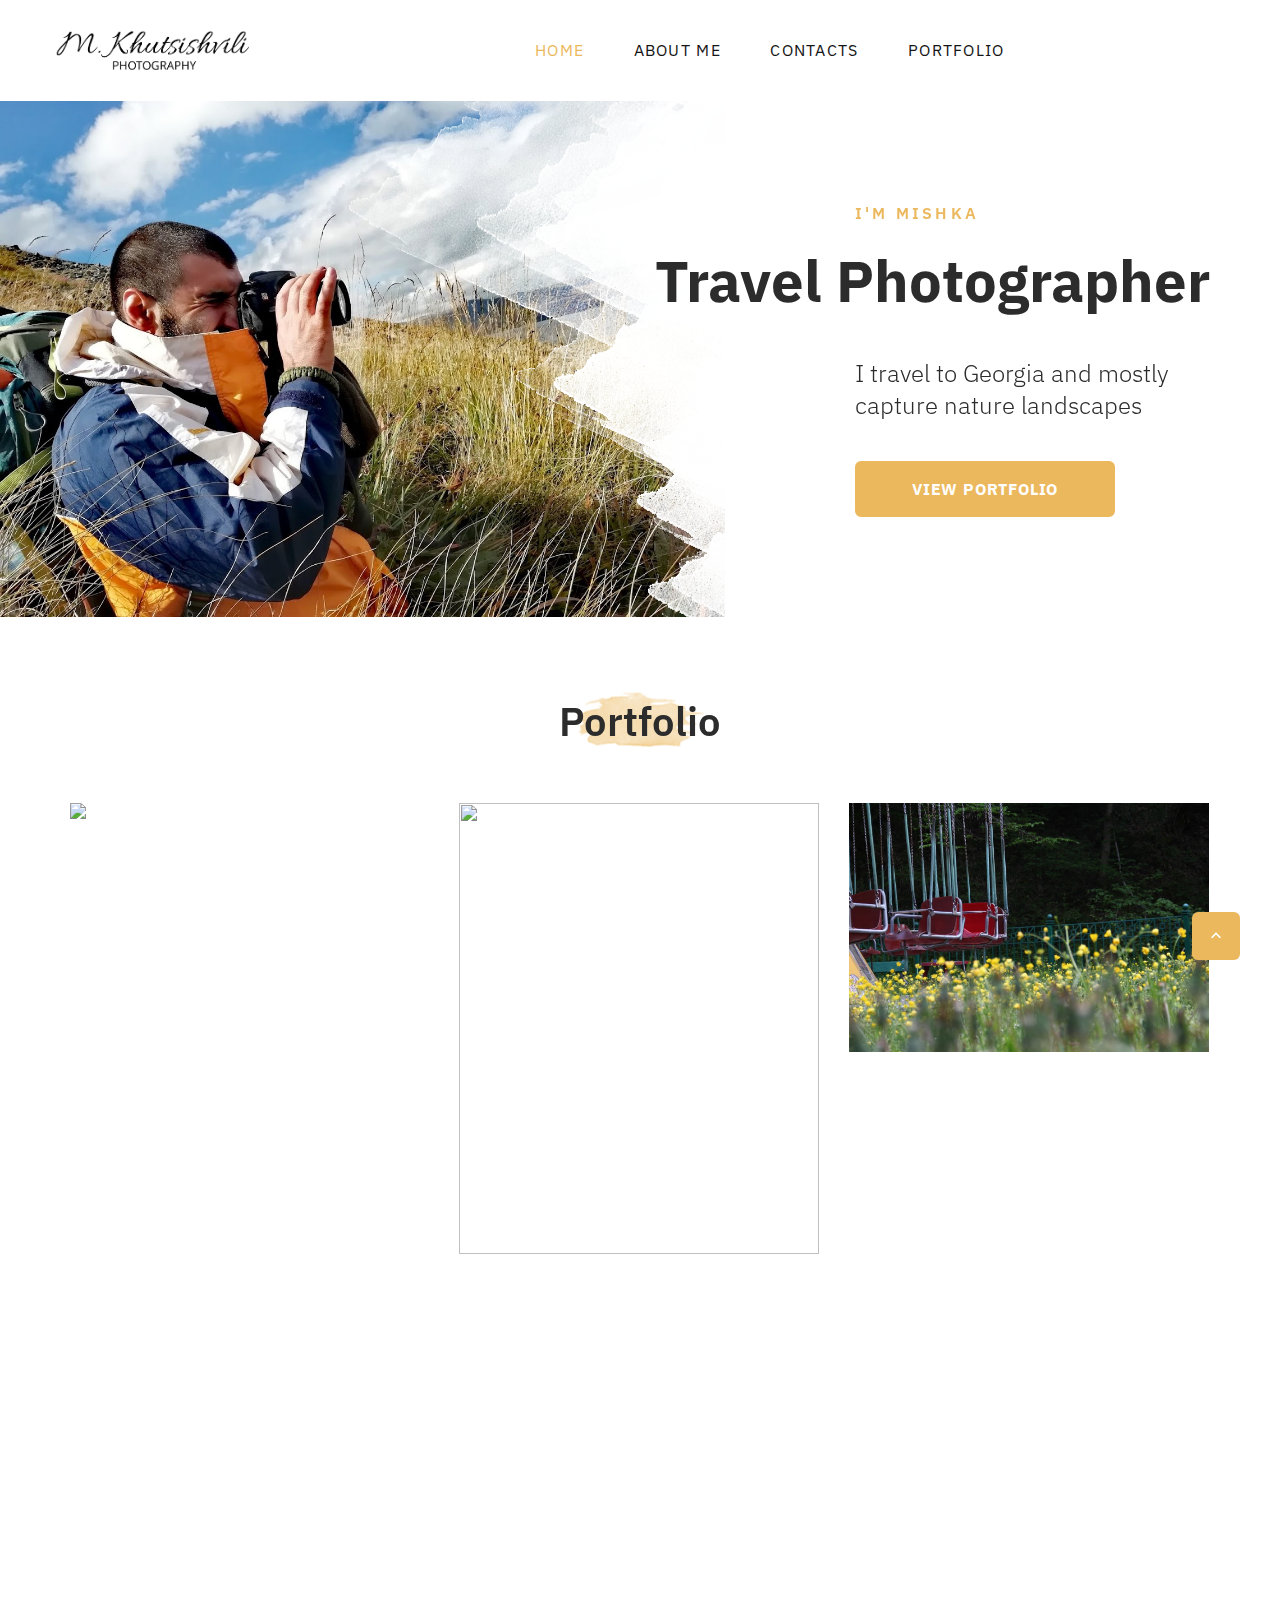
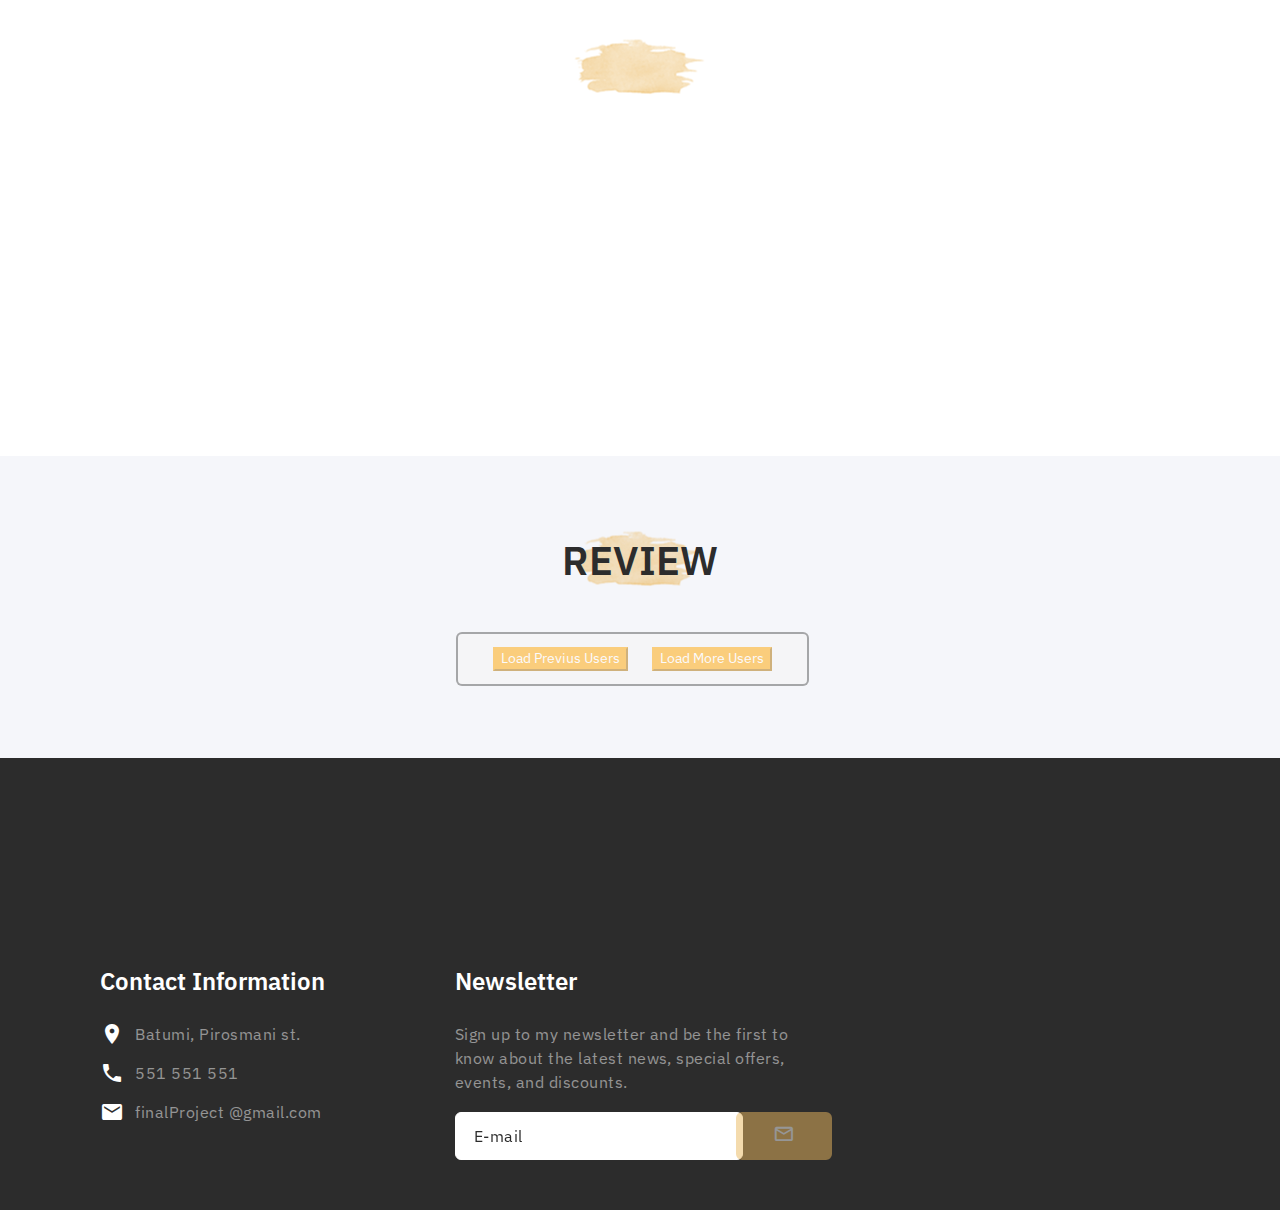
==== index.html @ e5f84b42 "prefixed and validated" ====
<!DOCTYPE html>
<html class="wide wow-animation" lang="en">
  <head>
    <title>Mishka's Photography Page </title>
    <meta name="format-detection" content="telephone=no">
    <meta name="viewport" content="width=device-width height=device-height initial-scale=1.0 maximum-scale=1.0 user-scalable=0">
    <meta http-equiv="X-UA-Compatible" content="IE=edge">
    <meta charset="utf-8">
    <link rel="icon" href="images/favicon.ico" type="image/x-icon">
    <!-- Stylesheets-->
    <link rel="stylesheet" type="text/css" href="//fonts.googleapis.com/css?family=Work+Sans:300,700,800%7CIBM+Plex+Sans:200,300,400,400i,600,700">
    <link rel="stylesheet" href="css/bootstrap.css">
    <link rel="stylesheet" href="css/fonts.css">
    <link rel="stylesheet" href="css/style.css">
    <style>.ie-panel{display: none;background: #212121;padding: 10px 0;box-shadow: 3px 3px 5px 0 rgba(0,0,0,.3);clear: both;text-align:center;position: relative;z-index: 1;} html.ie-10 .ie-panel, html.lt-ie-10 .ie-panel {display: block;}</style>
  </head>
  <body>
    
    <div class="page"> 
      <!-- Page Header-->
      <header class="section page-header">
        <!-- RD Navbar-->
        <div class="rd-navbar-wrap">
          <nav class="rd-navbar rd-navbar-minimal" data-layout="rd-navbar-fixed" data-sm-layout="rd-navbar-fixed" data-md-layout="rd-navbar-fixed" data-md-device-layout="rd-navbar-fixed" data-lg-layout="rd-navbar-static" data-lg-device-layout="rd-navbar-fixed" data-xl-layout="rd-navbar-static" data-xl-device-layout="rd-navbar-static" data-xxl-layout="rd-navbar-static" data-xxl-device-layout="rd-navbar-static" data-lg-stick-up-offset="46px" data-xl-stick-up-offset="46px" data-xxl-stick-up-offset="46px" data-lg-stick-up="true" data-xl-stick-up="true" data-xxl-stick-up="true">
            <div class="rd-navbar-main-outer">
              <div class="rd-navbar-main">
                <!-- RD Navbar Panel-->
                <div class="rd-navbar-panel">
                  <!-- RD Navbar Toggle-->
                  <button class="rd-navbar-toggle" data-rd-navbar-toggle="#rd-navbar-nav-wrap-1"><span></span></button>
                  <!-- RD Navbar Brand--><a class="rd-navbar-brand" href="index.html"><img src="images/logo-default.png" alt="" width="176" height="28" srcset="images/logo-default.png 2x"/></a>
                </div>
                <div class="rd-navbar-main-element">
                  <div class="rd-navbar-nav-wrap" id="rd-navbar-nav-wrap-1">
                    <!-- RD Navbar Nav-->
                    <ul class="rd-navbar-nav">
                      <li class="rd-nav-item active"><a class="rd-nav-link" href="index.html">Home</a>
                      </li>
                      <li class="rd-nav-item"><a class="rd-nav-link" href="about-me.html">About me</a>
                      </li>                      
                      <li class="rd-nav-item"><a class="rd-nav-link" href="contacts.html">Contacts</a>
                      </li>
                      <li class="rd-nav-item"><a class="rd-nav-link" href="Portfolio.html">Portfolio</a>
                      </li>

                    </ul>
                  </div>                 
                  
                </div>
              </div>
            </div>
          </nav>
        </div>
      </header>
      <!-- Overlapping Screen-->
      <section class="section section-overlap bg-decorate">
        <div class="section-overlap-image" style="background-image: url(images/site-bg-image.jpg)"></div>
        <div class="section-overlap-content">
          <div class="container">
            <div class="row">
              <div class="col-md-6 col-lg-5 col-xl-4">
                <div class="wow-outer">
                  <h6 class="font-weight-sbold text-primary wow slideInDown">I'm MISHKA </h6>
                </div>
              </div>
              <div class="col-md-8 col-lg-7 col-xl-6">
                <h1 class="wow-outer"><span class="font-weight-bold wow-outer"><span class="wow slideInUp">Travel Photographer</span></span><span class="font-weight-exlight wow-outer"><span class="wow slideInUp" data-wow-delay=".1s"></span></span></h1>
              </div>
              <div class="col-md-6 col-lg-5 col-xl-4 col-offset-1">
                <div class="wow-outer">
                  <h4 class="font-weight-light wow slideInUp" data-wow-delay=".2s">I travel to Georgia and mostly capture nature landscapes</h4>
                </div>
                <div class="wow-outer button-outer"><a class="button button-lg button-primary button-winona wow slideInUp" href="Portfolio.html" data-wow-delay=".3s">View Portfolio</a></div>
              </div>
            </div>
          </div>
        </div>
      </section>
      <!-- Projects - Modern Layout-->
      <section class="section section-lg bg-default">
        <div class="container">
          <div class="row row-50">
            <div class="col-12 text-center">
              <h3 class="section-title wow-outer"><span class="wow slideInUp">Portfolio</span></h3>
            </div>
            <div class="col-12 isotope-wrap">
              <div class="isotope offset-top-2" data-isotope-layout="masonry" data-lightgallery="group" data-lg-thumbnail="false">
                <div class="row row-30">
                  <div class="col-12 col-sm-6 col-lg-4 isotope-item wow-outer">
                                  <!-- Thumbnail Corporate-->
                                  <article class="thumbnail-corporate wow slideInDown"><img class="thumbnail-corporate-image" src="images/IMG_1.jpg" alt="borjomi park" width="370" height="256"/>
                                    <div class="thumbnail-corporate-caption">
                                      <p class="thumbnail-corporate-title"><a href="#">
                                        Borjomi Central Park </a></p>
                                      <p>I offer high-quality photography &amp; services to individual and corporate clients all over the Georgia.</p><a class="thumbnail-corporate-link" href="images/IMG_1.JPG" data-lightgallery="item"><span class="icon mdi mdi-magnify"></span><span class="icon mdi mdi-magnify"></span></a>
                                    </div>
                                    <div class="thumbnail-corporate-dummy"></div>
                                  </article>
                  </div>
                  <div class="col-12 col-sm-6 col-lg-4 isotope-item wow-outer">
                                  <!-- Thumbnail Corporate-->
                                  <article class="thumbnail-corporate thumbnail-corporate-lg wow slideInDown"><img class="thumbnail-corporate-image" src="images/IMG_2.jpg" alt="" width="370" height="464"/>
                                    <div class="thumbnail-corporate-caption">
                                      <p class="thumbnail-corporate-title"><a href="#">A.P.</a></p>
                                      <p>Portfolio photography </p><a class="thumbnail-corporate-link" href="images/IMG_2.jpg" data-lightgallery="item"><span class="icon mdi mdi-magnify"></span><span class="icon mdi mdi-magnify"></span></a>
                                    </div>
                                    <div class="thumbnail-corporate-dummy"></div>
                                  </article>
                  </div>
                  <div class="col-12 col-sm-6 col-lg-4 isotope-item wow-outer">
                                  <!-- Thumbnail Corporate-->
                                  <article class="thumbnail-corporate wow slideInUp"><img class="thumbnail-corporate-image" src="images/IMG_3.JPG" alt="" width="370" height="256"/>
                                    <div class="thumbnail-corporate-caption">
                                      <p class="thumbnail-corporate-title"><a href="#">Childhood Vibes</a></p>
                                      <p> When Photography brings all the memories ... </p><a class="thumbnail-corporate-link" href="images/IMG_3.JPG" data-lightgallery="item"><span class="icon mdi mdi-magnify"></span><span class="icon mdi mdi-magnify"></span></a>
                                    </div>
                                    <div class="thumbnail-corporate-dummy"></div>
                                  </article>
                  </div>
                  <div class="col-12 col-sm-6 col-lg-4 isotope-item wow-outer">
                                  <!-- Thumbnail Corporate-->
                                  <article class="thumbnail-corporate thumbnail-corporate-lg wow slideInUp"><img class="thumbnail-corporate-image" src="images/IMG_4.JPG" alt="" width="370" height="464"/>
                                    <div class="thumbnail-corporate-caption">
                                      <p class="thumbnail-corporate-title"><a href="#">Batumi Botanical Garden</a></p>
                                      <p>Landscape photography &amp; moments to remember </p><a class="thumbnail-corporate-link" href="images/IMG_4.JPG" data-lightgallery="item"><span class="icon mdi mdi-magnify"></span><span class="icon mdi mdi-magnify"></span></a>
                                    </div>
                                    <div class="thumbnail-corporate-dummy"></div>
                                  </article>
                  </div>
                  <div class="col-12 col-sm-6 col-lg-4 isotope-item wow-outer">
                                  <!-- Thumbnail Corporate-->
                                  <article class="thumbnail-corporate thumbnail-corporate-lg wow slideInDown"><img class="thumbnail-corporate-image" src="images/IMG_6.JPG" alt="" width="370" height="464"/>
                                    <div class="thumbnail-corporate-caption">
                                      <p class="thumbnail-corporate-title"><a href="#"></a> samtskhe-javakheti</p>
                                      <p>I offer individual photography while  traveling </p><a class="thumbnail-corporate-link" href="images/IMG_6.JPG" data-lightgallery="item"><span class="icon mdi mdi-magnify"></span><span class="icon mdi mdi-magnify"></span></a>
                                    </div>
                                    <div class="thumbnail-corporate-dummy"></div>
                                  </article>
                  </div>
                  <div class="col-12 col-sm-6 col-lg-4 isotope-item wow-outer">
                                  <!-- Thumbnail Corporate-->
                                  <article class="thumbnail-corporate wow slideInDown"><img class="thumbnail-corporate-image" src="images/IMG_5.JPG" alt="" width="370" height="256"/>
                                    <div class="thumbnail-corporate-caption">
                                      <p class="thumbnail-corporate-title"><a href="#">Batumi Botanical Garden</a></p>
                                      <p>Mesmerizing views &amp; photography that captures your advanture... </p><a class="thumbnail-corporate-link" href="images/IMG_5.JPG" data-lightgallery="item"><span class="icon mdi mdi-magnify"></span><span class="icon mdi mdi-magnify"></span></a>
                                    </div>
                                    <div class="thumbnail-corporate-dummy"></div>
                                  </article>
                  </div>
                </div>
              </div>
            </div>
          </div>
        </div>
      </section>
      <!-- Advantages and Achievements-->
      <section class="section section-lg text-center bg-default">
        <div class="container">
          <h3 class="section-title wow-outer"><span class="wow slideInUp">About Me</span></h3>
          <p class="wow-outer"><span class="text-width-1 wow slideInDown"> I have been traveling to Georgia since 2015 and taking photos that capture the emotions I felt at that moment ... I also periodically take individual photos, mostly while traveling or in nature.</span></p>
          <div class="row row-50">
            <div class="col-6 col-md-3 wow-outer">
              <!-- Counter Minimal-->
              <article class="counter-minimal wow slideInUp" data-wow-delay=".1s">
                <div class="counter-minimal-icon linearicons-mustache-glasses"></div>
                <div class="counter-minimal-main">
                  <div class="counter">  7  </div>
                </div>
                <h5 class="counter-minimal-title">EXPERIENCE IN YEARS</h5>
              </article>
            </div>
            <div class="col-6 col-md-3 wow-outer">
              <!-- Counter Minimal-->
              <article class="counter-minimal wow slideInUp" data-wow-delay=".1s">
                <div class="counter-minimal-icon linearicons-camera2"></div>
                <div class="counter-minimal-main">
                  <div class="counter">133</div>
                </div>
                <h5 class="counter-minimal-title">Photo Shoots</h5>
              </article>
            </div>
            <div class="col-6 col-md-3 wow-outer">
              <!-- Counter Minimal-->
              <article class="counter-minimal wow slideInUp" data-wow-delay=".1s">
                <div class="counter-minimal-icon linearicons-shutter"></div>
                <div class="counter-minimal-main">
                  <div class="counter">22</div>
                </div>
                <h5 class="counter-minimal-title">PLACES I VISITED </h5>
              </article>
            </div>
            <div class="col-6 col-md-3 wow-outer">
              <!-- Counter Minimal -->
              <article class="counter-minimal wow slideInUp" data-wow-delay=".1s">
                <div class="counter-minimal-icon linearicons-picture"></div>
                <div class="counter-minimal-main">
                  <div class="counter">150</div>
                </div>
                <h5 class="counter-minimal-title">Annual Clients</h5>
              </article>
            </div>
          </div>
        </div>
      </section>
      <!-- Testimonials-->
      <section class="section section-lg bg-gray-100 text-center">
        <div class="container">
          <h3 class="section-title">REVIEW</h3>
          
            <div class="slick-slider carousel-child" id="child-carousel" data-for=".carousel-parent" data-arrows="true" data-loop="true" data-dots="false" data-swipe="true" data-items="1" data-sm-items="3" data-md-items="5" data-lg-items="5" data-xl-items="5" data-center-mode="true" data-slide-to-scroll="1">
              
              <div id="div"> 
                <ul id="ul">
        
                </ul>
                <div class="button">
                    <button id="loadprevious"> Load Previus Users </button>
                    <button id="loadmore"> Load More Users </button>
                </div>
              </div>
                
        
            </div>         
          
        </div>
      </section>      
      <section class="section section-xs bg-gray-700 text-center">
        <div class="container">
          <div class="row justify-content-center">
            <div class="col-sm-10 col-md-12">
              <div class="box-cta-thin">
                <h4 class="wow-outer"><span class="wow slideInRight">Looking for  <span class="text-italic">Quality Photography?</span> </span></h4>
                <div class="wow-outer button-outer"><a class="button button-primary button-winona wow slideInLeft" href="contacts.html">Get in Touch</a></div>
              </div>
            </div>
          </div>
        </div>
      </section>
      
      <!-- Page Footer-->
            <footer class="section footer-standard bg-gray-700">
              <div class="footer-standard-main">
                <div class="container">
                  <div class="row row-50">
                    
                    <div class="col-sm-6 col-md-5 col-lg-4">
                      <div class="box-1">
                        <h4>Contact Information</h4>
                        <ul class="list-sm">
                          <li class="object-inline"><span class="icon icon-md mdi mdi-map-marker text-gray-700"></span><a class="link-default" href="#">Batumi, Pirosmani st.</a></li>
                          <li class="object-inline"><span class="icon icon-md mdi mdi-phone text-gray-700"></span><a class="link-default" href="tel:#">551 551 551 </a></li>
                          <li class="object-inline"><span class="icon icon-md mdi mdi-email text-gray-700"></span><a class="link-default" href="mailto:#">finalProject @gmail.com</a></li>
                        </ul>
                      </div>
                    </div>
                    <div class="col-sm-6 col-md-7 col-lg-4">
                      <h4>Newsletter</h4>
                      <p>Sign up to my newsletter and be the first to know about the latest news, special offers, events, and discounts.</p>
                      <!-- RD Mailform-->
                      <form class="rd-form rd-mailform form-inline" data-form-output="form-output-global" data-form-type="subscribe" method="post" action="bat/rd-mailform.php">
                        <div class="form-wrap">
                          <input class="form-input" id="subscribe-form-2-email" type="email" name="email" data-constraints="@Email @Required">
                          <label class="form-label" for="subscribe-form-2-email">E-mail</label>
                        </div>
                        <div class="form-button">
                          <button class="button button-primary button-icon button-icon-only button-winona" type="submit" aria-label="submit"><span class="icon mdi mdi-email-outline"></span></button>
                        </div>
                      </form>
                    </div>
                  </div>
                </div>
              </div>
              
                
            </footer>
    </div>
    
    <!-- Global Mailform Output-->
    <div class="snackbars" id="form-output-global"></div>
    <!-- Javascript-->
    <script src="js/core.min.js"></script>
    <script src="js/script.js"></script>
  </body>
</html>
---- css/fonts.css ----
/*
*
* Fonts
*//*
*
* Font Awesome Icons 4.7.0
* --------------------------------------------------
*/@font-face {	font-family: 'FontAwesome';	src: url("../fonts/fontawesome-webfont.eot?v=4.7.0");	src: url("../fonts/fontawesome-webfont.eot?#iefix&v=4.7.0") format("embedded-opentype"), url("../fonts/fontawesome-webfont.woff2?v=4.7.0") format("woff2"), url("../fonts/fontawesome-webfont.woff?v=4.7.0") format("woff"), url("../fonts/fontawesome-webfont.ttf?v=4.7.0") format("truetype"), url("../fonts/fontawesome-webfont.svg?v=4.7.0#fontawesomeregular") format("svg");	font-weight: normal;	font-style: normal;}.fa {	display: inline-block;	font-family: 'FontAwesome';	font-size: inherit;	text-rendering: auto;	-webkit-font-smoothing: antialiased;	-moz-osx-font-smoothing: grayscale;}[class*='fa-']:before {	font-weight: 400;	font-family: 'FontAwesome';}/* makes the font 33% larger relative to the icon container */.fa-lg {	font-size: 1.33333333em;	line-height: 0.75em;	vertical-align: -15%;}.fa-2x {	font-size: 2em;}.fa-3x {	font-size: 3em;}.fa-4x {	font-size: 4em;}.fa-5x {	font-size: 5em;}.fa-fw {	width: 1.28571429em;	text-align: center;}.fa-ul {	padding-left: 0;	margin-left: 2.14285714em;	list-style-type: none;}.fa-ul > li {	position: relative;}.fa-li {	position: absolute;	left: -2.14285714em;	width: 2.14285714em;	top: 0.14285714em;	text-align: center;}.fa-li.fa-lg {	left: -1.85714286em;}.fa-border {	padding: .2em .25em .15em;	border: solid 0.08em #eeeeee;	border-radius: .1em;}.fa-pull-left {	float: left;}.fa-pull-right {	float: right;}.fa.fa-pull-left {	margin-right: .3em;}.fa.fa-pull-right {	margin-left: .3em;}/* Deprecated as of 4.4.0 */.pull-right {	float: right;}.pull-left {	float: left;}.fa.pull-left {	margin-right: .3em;}.fa.pull-right {	margin-left: .3em;}.fa-spin {	-webkit-animation: fa-spin 2s infinite linear;	animation: fa-spin 2s infinite linear;}.fa-pulse {	-webkit-animation: fa-spin 1s infinite steps(8);	animation: fa-spin 1s infinite steps(8);}@-webkit-keyframes fa-spin {	0% {		-webkit-transform: rotate(0deg);		transform: rotate(0deg);	}	100% {		-webkit-transform: rotate(359deg);		transform: rotate(359deg);	}}@keyframes fa-spin {	0% {		-webkit-transform: rotate(0deg);		transform: rotate(0deg);	}	100% {		-webkit-transform: rotate(359deg);		transform: rotate(359deg);	}}.fa-rotate-90 {	-ms-filter: "progid:DXImageTransform.Microsoft.BasicImage(rotation=1)";	-webkit-transform: rotate(90deg);	-ms-transform: rotate(90deg);	transform: rotate(90deg);}.fa-rotate-180 {	-ms-filter: "progid:DXImageTransform.Microsoft.BasicImage(rotation=2)";	-webkit-transform: rotate(180deg);	-ms-transform: rotate(180deg);	transform: rotate(180deg);}.fa-rotate-270 {	-ms-filter: "progid:DXImageTransform.Microsoft.BasicImage(rotation=3)";	-webkit-transform: rotate(270deg);	-ms-transform: rotate(270deg);	transform: rotate(270deg);}.fa-flip-horizontal {	-ms-filter: "progid:DXImageTransform.Microsoft.BasicImage(rotation=0, mirror=1)";	-webkit-transform: scale(-1, 1);	-ms-transform: scale(-1, 1);	transform: scale(-1, 1);}.fa-flip-vertical {	-ms-filter: "progid:DXImageTransform.Microsoft.BasicImage(rotation=2, mirror=1)";	-webkit-transform: scale(1, -1);	-ms-transform: scale(1, -1);	transform: scale(1, -1);}:root .fa-rotate-90,:root .fa-rotate-180,:root .fa-rotate-270,:root .fa-flip-horizontal,:root .fa-flip-vertical {	filter: none;}.fa-stack {	position: relative;	display: inline-block;	width: 2em;	height: 2em;	line-height: 2em;	vertical-align: middle;}.fa-stack-1x,.fa-stack-2x {	position: absolute;	left: 0;	width: 100%;	text-align: center;}.fa-stack-1x {	line-height: inherit;}.fa-stack-2x {	font-size: 2em;}.fa-inverse {	color: #ffffff;}/* Font Awesome uses the Unicode Private Use Area (PUA) to ensure screen
   readers do not read off random characters that represent icons */.fa-glass:before {	content: "\f000";}.fa-music:before {	content: "\f001";}.fa-search:before {	content: "\f002";}.fa-envelope-o:before {	content: "\f003";}.fa-heart:before {	content: "\f004";}.fa-star:before {	content: "\f005";}.fa-star-o:before {	content: "\f006";}.fa-user:before {	content: "\f007";}.fa-film:before {	content: "\f008";}.fa-th-large:before {	content: "\f009";}.fa-th:before {	content: "\f00a";}.fa-th-list:before {	content: "\f00b";}.fa-check:before {	content: "\f00c";}.fa-remove:before,.fa-close:before,.fa-times:before {	content: "\f00d";}.fa-search-plus:before {	content: "\f00e";}.fa-search-minus:before {	content: "\f010";}.fa-power-off:before {	content: "\f011";}.fa-signal:before {	content: "\f012";}.fa-gear:before,.fa-cog:before {	content: "\f013";}.fa-trash-o:before {	content: "\f014";}.fa-home:before {	content: "\f015";}.fa-file-o:before {	content: "\f016";}.fa-clock-o:before {	content: "\f017";}.fa-road:before {	content: "\f018";}.fa-download:before {	content: "\f019";}.fa-arrow-circle-o-down:before {	content: "\f01a";}.fa-arrow-circle-o-up:before {	content: "\f01b";}.fa-inbox:before {	content: "\f01c";}.fa-play-circle-o:before {	content: "\f01d";}.fa-rotate-right:before,.fa-repeat:before {	content: "\f01e";}.fa-refresh:before {	content: "\f021";}.fa-list-alt:before {	content: "\f022";}.fa-lock:before {	content: "\f023";}.fa-flag:before {	content: "\f024";}.fa-headphones:before {	content: "\f025";}.fa-volume-off:before {	content: "\f026";}.fa-volume-down:before {	content: "\f027";}.fa-volume-up:before {	content: "\f028";}.fa-qrcode:before {	content: "\f029";}.fa-barcode:before {	content: "\f02a";}.fa-tag:before {	content: "\f02b";}.fa-tags:before {	content: "\f02c";}.fa-book:before {	content: "\f02d";}.fa-bookmark:before {	content: "\f02e";}.fa-print:before {	content: "\f02f";}.fa-camera:before {	content: "\f030";}.fa-font:before {	content: "\f031";}.fa-bold:before {	content: "\f032";}.fa-italic:before {	content: "\f033";}.fa-text-height:before {	content: "\f034";}.fa-text-width:before {	content: "\f035";}.fa-align-left:before {	content: "\f036";}.fa-align-center:before {	content: "\f037";}.fa-align-right:before {	content: "\f038";}.fa-align-justify:before {	content: "\f039";}.fa-list:before {	content: "\f03a";}.fa-dedent:before,.fa-outdent:before {	content: "\f03b";}.fa-indent:before {	content: "\f03c";}.fa-video-camera:before {	content: "\f03d";}.fa-photo:before,.fa-image:before,.fa-picture-o:before {	content: "\f03e";}.fa-pencil:before {	content: "\f040";}.fa-map-marker:before {	content: "\f041";}.fa-adjust:before {	content: "\f042";}.fa-tint:before {	content: "\f043";}.fa-edit:before,.fa-pencil-square-o:before {	content: "\f044";}.fa-share-square-o:before {	content: "\f045";}.fa-check-square-o:before {	content: "\f046";}.fa-arrows:before {	content: "\f047";}.fa-step-backward:before {	content: "\f048";}.fa-fast-backward:before {	content: "\f049";}.fa-backward:before {	content: "\f04a";}.fa-play:before {	content: "\f04b";}.fa-pause:before {	content: "\f04c";}.fa-stop:before {	content: "\f04d";}.fa-forward:before {	content: "\f04e";}.fa-fast-forward:before {	content: "\f050";}.fa-step-forward:before {	content: "\f051";}.fa-eject:before {	content: "\f052";}.fa-chevron-left:before {	content: "\f053";}.fa-chevron-right:before {	content: "\f054";}.fa-plus-circle:before {	content: "\f055";}.fa-minus-circle:before {	content: "\f056";}.fa-times-circle:before {	content: "\f057";}.fa-check-circle:before {	content: "\f058";}.fa-question-circle:before {	content: "\f059";}.fa-info-circle:before {	content: "\f05a";}.fa-crosshairs:before {	content: "\f05b";}.fa-times-circle-o:before {	content: "\f05c";}.fa-check-circle-o:before {	content: "\f05d";}.fa-ban:before {	content: "\f05e";}.fa-arrow-left:before {	content: "\f060";}.fa-arrow-right:before {	content: "\f061";}.fa-arrow-up:before {	content: "\f062";}.fa-arrow-down:before {	content: "\f063";}.fa-mail-forward:before,.fa-share:before {	content: "\f064";}.fa-expand:before {	content: "\f065";}.fa-compress:before {	content: "\f066";}.fa-plus:before {	content: "\f067";}.fa-minus:before {	content: "\f068";}.fa-asterisk:before {	content: "\f069";}.fa-exclamation-circle:before {	content: "\f06a";}.fa-gift:before {	content: "\f06b";}.fa-leaf:before {	content: "\f06c";}.fa-fire:before {	content: "\f06d";}.fa-eye:before {	content: "\f06e";}.fa-eye-slash:before {	content: "\f070";}.fa-warning:before,.fa-exclamation-triangle:before {	content: "\f071";}.fa-plane:before {	content: "\f072";}.fa-calendar:before {	content: "\f073";}.fa-random:before {	content: "\f074";}.fa-comment:before {	content: "\f075";}.fa-magnet:before {	content: "\f076";}.fa-chevron-up:before {	content: "\f077";}.fa-chevron-down:before {	content: "\f078";}.fa-retweet:before {	content: "\f079";}.fa-shopping-cart:before {	content: "\f07a";}.fa-folder:before {	content: "\f07b";}.fa-folder-open:before {	content: "\f07c";}.fa-arrows-v:before {	content: "\f07d";}.fa-arrows-h:before {	content: "\f07e";}.fa-bar-chart-o:before,.fa-bar-chart:before {	content: "\f080";}.fa-twitter-square:before {	content: "\f081";}.fa-facebook-square:before {	content: "\f082";}.fa-camera-retro:before {	content: "\f083";}.fa-key:before {	content: "\f084";}.fa-gears:before,.fa-cogs:before {	content: "\f085";}.fa-comments:before {	content: "\f086";}.fa-thumbs-o-up:before {	content: "\f087";}.fa-thumbs-o-down:before {	content: "\f088";}.fa-star-half:before {	content: "\f089";}.fa-heart-o:before {	content: "\f08a";}.fa-sign-out:before {	content: "\f08b";}.fa-linkedin-square:before {	content: "\f08c";}.fa-thumb-tack:before {	content: "\f08d";}.fa-external-link:before {	content: "\f08e";}.fa-sign-in:before {	content: "\f090";}.fa-trophy:before {	content: "\f091";}.fa-github-square:before {	content: "\f092";}.fa-upload:before {	content: "\f093";}.fa-lemon-o:before {	content: "\f094";}.fa-phone:before {	content: "\f095";}.fa-square-o:before {	content: "\f096";}.fa-bookmark-o:before {	content: "\f097";}.fa-phone-square:before {	content: "\f098";}.fa-twitter:before {	content: "\f099";}.fa-facebook-f:before,.fa-facebook:before {	content: "\f09a";}.fa-github:before {	content: "\f09b";}.fa-unlock:before {	content: "\f09c";}.fa-credit-card:before {	content: "\f09d";}.fa-feed:before,.fa-rss:before {	content: "\f09e";}.fa-hdd-o:before {	content: "\f0a0";}.fa-bullhorn:before {	content: "\f0a1";}.fa-bell:before {	content: "\f0f3";}.fa-certificate:before {	content: "\f0a3";}.fa-hand-o-right:before {	content: "\f0a4";}.fa-hand-o-left:before {	content: "\f0a5";}.fa-hand-o-up:before {	content: "\f0a6";}.fa-hand-o-down:before {	content: "\f0a7";}.fa-arrow-circle-left:before {	content: "\f0a8";}.fa-arrow-circle-right:before {	content: "\f0a9";}.fa-arrow-circle-up:before {	content: "\f0aa";}.fa-arrow-circle-down:before {	content: "\f0ab";}.fa-globe:before {	content: "\f0ac";}.fa-wrench:before {	content: "\f0ad";}.fa-tasks:before {	content: "\f0ae";}.fa-filter:before {	content: "\f0b0";}.fa-briefcase:before {	content: "\f0b1";}.fa-arrows-alt:before {	content: "\f0b2";}.fa-group:before,.fa-users:before {	content: "\f0c0";}.fa-chain:before,.fa-link:before {	content: "\f0c1";}.fa-cloud:before {	content: "\f0c2";}.fa-flask:before {	content: "\f0c3";}.fa-cut:before,.fa-scissors:before {	content: "\f0c4";}.fa-copy:before,.fa-files-o:before {	content: "\f0c5";}.fa-paperclip:before {	content: "\f0c6";}.fa-save:before,.fa-floppy-o:before {	content: "\f0c7";}.fa-square:before {	content: "\f0c8";}.fa-navicon:before,.fa-reorder:before,.fa-bars:before {	content: "\f0c9";}.fa-list-ul:before {	content: "\f0ca";}.fa-list-ol:before {	content: "\f0cb";}.fa-strikethrough:before {	content: "\f0cc";}.fa-underline:before {	content: "\f0cd";}.fa-table:before {	content: "\f0ce";}.fa-magic:before {	content: "\f0d0";}.fa-truck:before {	content: "\f0d1";}.fa-pinterest:before {	content: "\f0d2";}.fa-pinterest-square:before {	content: "\f0d3";}.fa-google-plus-square:before {	content: "\f0d4";}.fa-google-plus:before {	content: "\f0d5";}.fa-money:before {	content: "\f0d6";}.fa-caret-down:before {	content: "\f0d7";}.fa-caret-up:before {	content: "\f0d8";}.fa-caret-left:before {	content: "\f0d9";}.fa-caret-right:before {	content: "\f0da";}.fa-columns:before {	content: "\f0db";}.fa-unsorted:before,.fa-sort:before {	content: "\f0dc";}.fa-sort-down:before,.fa-sort-desc:before {	content: "\f0dd";}.fa-sort-up:before,.fa-sort-asc:before {	content: "\f0de";}.fa-envelope:before {	content: "\f0e0";}.fa-linkedin:before {	content: "\f0e1";}.fa-rotate-left:before,.fa-undo:before {	content: "\f0e2";}.fa-legal:before,.fa-gavel:before {	content: "\f0e3";}.fa-dashboard:before,.fa-tachometer:before {	content: "\f0e4";}.fa-comment-o:before {	content: "\f0e5";}.fa-comments-o:before {	content: "\f0e6";}.fa-flash:before,.fa-bolt:before {	content: "\f0e7";}.fa-sitemap:before {	content: "\f0e8";}.fa-umbrella:before {	content: "\f0e9";}.fa-paste:before,.fa-clipboard:before {	content: "\f0ea";}.fa-lightbulb-o:before {	content: "\f0eb";}.fa-exchange:before {	content: "\f0ec";}.fa-cloud-download:before {	content: "\f0ed";}.fa-cloud-upload:before {	content: "\f0ee";}.fa-user-md:before {	content: "\f0f0";}.fa-stethoscope:before {	content: "\f0f1";}.fa-suitcase:before {	content: "\f0f2";}.fa-bell-o:before {	content: "\f0a2";}.fa-coffee:before {	content: "\f0f4";}.fa-cutlery:before {	content: "\f0f5";}.fa-file-text-o:before {	content: "\f0f6";}.fa-building-o:before {	content: "\f0f7";}.fa-hospital-o:before {	content: "\f0f8";}.fa-ambulance:before {	content: "\f0f9";}.fa-medkit:before {	content: "\f0fa";}.fa-fighter-jet:before {	content: "\f0fb";}.fa-beer:before {	content: "\f0fc";}.fa-h-square:before {	content: "\f0fd";}.fa-plus-square:before {	content: "\f0fe";}.fa-angle-double-left:before {	content: "\f100";}.fa-angle-double-right:before {	content: "\f101";}.fa-angle-double-up:before {	content: "\f102";}.fa-angle-double-down:before {	content: "\f103";}.fa-angle-left:before {	content: "\f104";}.fa-angle-right:before {	content: "\f105";}.fa-angle-up:before {	content: "\f106";}.fa-angle-down:before {	content: "\f107";}.fa-desktop:before {	content: "\f108";}.fa-laptop:before {	content: "\f109";}.fa-tablet:before {	content: "\f10a";}.fa-mobile-phone:before,.fa-mobile:before {	content: "\f10b";}.fa-circle-o:before {	content: "\f10c";}.fa-quote-left:before {	content: "\f10d";}.fa-quote-right:before {	content: "\f10e";}.fa-spinner:before {	content: "\f110";}.fa-circle:before {	content: "\f111";}.fa-mail-reply:before,.fa-reply:before {	content: "\f112";}.fa-github-alt:before {	content: "\f113";}.fa-folder-o:before {	content: "\f114";}.fa-folder-open-o:before {	content: "\f115";}.fa-smile-o:before {	content: "\f118";}.fa-frown-o:before {	content: "\f119";}.fa-meh-o:before {	content: "\f11a";}.fa-gamepad:before {	content: "\f11b";}.fa-keyboard-o:before {	content: "\f11c";}.fa-flag-o:before {	content: "\f11d";}.fa-flag-checkered:before {	content: "\f11e";}.fa-terminal:before {	content: "\f120";}.fa-code:before {	content: "\f121";}.fa-mail-reply-all:before,.fa-reply-all:before {	content: "\f122";}.fa-star-half-empty:before,.fa-star-half-full:before,.fa-star-half-o:before {	content: "\f123";}.fa-location-arrow:before {	content: "\f124";}.fa-crop:before {	content: "\f125";}.fa-code-fork:before {	content: "\f126";}.fa-unlink:before,.fa-chain-broken:before {	content: "\f127";}.fa-question:before {	content: "\f128";}.fa-info:before {	content: "\f129";}.fa-exclamation:before {	content: "\f12a";}.fa-superscript:before {	content: "\f12b";}.fa-subscript:before {	content: "\f12c";}.fa-eraser:before {	content: "\f12d";}.fa-puzzle-piece:before {	content: "\f12e";}.fa-microphone:before {	content: "\f130";}.fa-microphone-slash:before {	content: "\f131";}.fa-shield:before {	content: "\f132";}.fa-calendar-o:before {	content: "\f133";}.fa-fire-extinguisher:before {	content: "\f134";}.fa-rocket:before {	content: "\f135";}.fa-maxcdn:before {	content: "\f136";}.fa-chevron-circle-left:before {	content: "\f137";}.fa-chevron-circle-right:before {	content: "\f138";}.fa-chevron-circle-up:before {	content: "\f139";}.fa-chevron-circle-down:before {	content: "\f13a";}.fa-html5:before {	content: "\f13b";}.fa-css3:before {	content: "\f13c";}.fa-anchor:before {	content: "\f13d";}.fa-unlock-alt:before {	content: "\f13e";}.fa-bullseye:before {	content: "\f140";}.fa-ellipsis-h:before {	content: "\f141";}.fa-ellipsis-v:before {	content: "\f142";}.fa-rss-square:before {	content: "\f143";}.fa-play-circle:before {	content: "\f144";}.fa-ticket:before {	content: "\f145";}.fa-minus-square:before {	content: "\f146";}.fa-minus-square-o:before {	content: "\f147";}.fa-level-up:before {	content: "\f148";}.fa-level-down:before {	content: "\f149";}.fa-check-square:before {	content: "\f14a";}.fa-pencil-square:before {	content: "\f14b";}.fa-external-link-square:before {	content: "\f14c";}.fa-share-square:before {	content: "\f14d";}.fa-compass:before {	content: "\f14e";}.fa-toggle-down:before,.fa-caret-square-o-down:before {	content: "\f150";}.fa-toggle-up:before,.fa-caret-square-o-up:before {	content: "\f151";}.fa-toggle-right:before,.fa-caret-square-o-right:before {	content: "\f152";}.fa-euro:before,.fa-eur:before {	content: "\f153";}.fa-gbp:before {	content: "\f154";}.fa-dollar:before,.fa-usd:before {	content: "\f155";}.fa-rupee:before,.fa-inr:before {	content: "\f156";}.fa-cny:before,.fa-rmb:before,.fa-yen:before,.fa-jpy:before {	content: "\f157";}.fa-ruble:before,.fa-rouble:before,.fa-rub:before {	content: "\f158";}.fa-won:before,.fa-krw:before {	content: "\f159";}.fa-bitcoin:before,.fa-btc:before {	content: "\f15a";}.fa-file:before {	content: "\f15b";}.fa-file-text:before {	content: "\f15c";}.fa-sort-alpha-asc:before {	content: "\f15d";}.fa-sort-alpha-desc:before {	content: "\f15e";}.fa-sort-amount-asc:before {	content: "\f160";}.fa-sort-amount-desc:before {	content: "\f161";}.fa-sort-numeric-asc:before {	content: "\f162";}.fa-sort-numeric-desc:before {	content: "\f163";}.fa-thumbs-up:before {	content: "\f164";}.fa-thumbs-down:before {	content: "\f165";}.fa-youtube-square:before {	content: "\f166";}.fa-youtube:before {	content: "\f167";}.fa-xing:before {	content: "\f168";}.fa-xing-square:before {	content: "\f169";}.fa-youtube-play:before {	content: "\f16a";}.fa-dropbox:before {	content: "\f16b";}.fa-stack-overflow:before {	content: "\f16c";}.fa-instagram:before {	content: "\f16d";}.fa-flickr:before {	content: "\f16e";}.fa-adn:before {	content: "\f170";}.fa-bitbucket:before {	content: "\f171";}.fa-bitbucket-square:before {	content: "\f172";}.fa-tumblr:before {	content: "\f173";}.fa-tumblr-square:before {	content: "\f174";}.fa-long-arrow-down:before {	content: "\f175";}.fa-long-arrow-up:before {	content: "\f176";}.fa-long-arrow-left:before {	content: "\f177";}.fa-long-arrow-right:before {	content: "\f178";}.fa-apple:before {	content: "\f179";}.fa-windows:before {	content: "\f17a";}.fa-android:before {	content: "\f17b";}.fa-linux:before {	content: "\f17c";}.fa-dribbble:before {	content: "\f17d";}.fa-skype:before {	content: "\f17e";}.fa-foursquare:before {	content: "\f180";}.fa-trello:before {	content: "\f181";}.fa-female:before {	content: "\f182";}.fa-male:before {	content: "\f183";}.fa-gittip:before,.fa-gratipay:before {	content: "\f184";}.fa-sun-o:before {	content: "\f185";}.fa-moon-o:before {	content: "\f186";}.fa-archive:before {	content: "\f187";}.fa-bug:before {	content: "\f188";}.fa-vk:before {	content: "\f189";}.fa-weibo:before {	content: "\f18a";}.fa-renren:before {	content: "\f18b";}.fa-pagelines:before {	content: "\f18c";}.fa-stack-exchange:before {	content: "\f18d";}.fa-arrow-circle-o-right:before {	content: "\f18e";}.fa-arrow-circle-o-left:before {	content: "\f190";}.fa-toggle-left:before,.fa-caret-square-o-left:before {	content: "\f191";}.fa-dot-circle-o:before {	content: "\f192";}.fa-wheelchair:before {	content: "\f193";}.fa-vimeo-square:before {	content: "\f194";}.fa-turkish-lira:before,.fa-try:before {	content: "\f195";}.fa-plus-square-o:before {	content: "\f196";}.fa-space-shuttle:before {	content: "\f197";}.fa-slack:before {	content: "\f198";}.fa-envelope-square:before {	content: "\f199";}.fa-wordpress:before {	content: "\f19a";}.fa-openid:before {	content: "\f19b";}.fa-institution:before,.fa-bank:before,.fa-university:before {	content: "\f19c";}.fa-mortar-board:before,.fa-graduation-cap:before {	content: "\f19d";}.fa-yahoo:before {	content: "\f19e";}.fa-google:before {	content: "\f1a0";}.fa-reddit:before {	content: "\f1a1";}.fa-reddit-square:before {	content: "\f1a2";}.fa-stumbleupon-circle:before {	content: "\f1a3";}.fa-stumbleupon:before {	content: "\f1a4";}.fa-delicious:before {	content: "\f1a5";}.fa-digg:before {	content: "\f1a6";}.fa-pied-piper-pp:before {	content: "\f1a7";}.fa-pied-piper-alt:before {	content: "\f1a8";}.fa-drupal:before {	content: "\f1a9";}.fa-joomla:before {	content: "\f1aa";}.fa-language:before {	content: "\f1ab";}.fa-fax:before {	content: "\f1ac";}.fa-building:before {	content: "\f1ad";}.fa-child:before {	content: "\f1ae";}.fa-paw:before {	content: "\f1b0";}.fa-spoon:before {	content: "\f1b1";}.fa-cube:before {	content: "\f1b2";}.fa-cubes:before {	content: "\f1b3";}.fa-behance:before {	content: "\f1b4";}.fa-behance-square:before {	content: "\f1b5";}.fa-steam:before {	content: "\f1b6";}.fa-steam-square:before {	content: "\f1b7";}.fa-recycle:before {	content: "\f1b8";}.fa-automobile:before,.fa-car:before {	content: "\f1b9";}.fa-cab:before,.fa-taxi:before {	content: "\f1ba";}.fa-tree:before {	content: "\f1bb";}.fa-spotify:before {	content: "\f1bc";}.fa-deviantart:before {	content: "\f1bd";}.fa-soundcloud:before {	content: "\f1be";}.fa-database:before {	content: "\f1c0";}.fa-file-pdf-o:before {	content: "\f1c1";}.fa-file-word-o:before {	content: "\f1c2";}.fa-file-excel-o:before {	content: "\f1c3";}.fa-file-powerpoint-o:before {	content: "\f1c4";}.fa-file-photo-o:before,.fa-file-picture-o:before,.fa-file-image-o:before {	content: "\f1c5";}.fa-file-zip-o:before,.fa-file-archive-o:before {	content: "\f1c6";}.fa-file-sound-o:before,.fa-file-audio-o:before {	content: "\f1c7";}.fa-file-movie-o:before,.fa-file-video-o:before {	content: "\f1c8";}.fa-file-code-o:before {	content: "\f1c9";}.fa-vine:before {	content: "\f1ca";}.fa-codepen:before {	content: "\f1cb";}.fa-jsfiddle:before {	content: "\f1cc";}.fa-life-bouy:before,.fa-life-buoy:before,.fa-life-saver:before,.fa-support:before,.fa-life-ring:before {	content: "\f1cd";}.fa-circle-o-notch:before {	content: "\f1ce";}.fa-ra:before,.fa-resistance:before,.fa-rebel:before {	content: "\f1d0";}.fa-ge:before,.fa-empire:before {	content: "\f1d1";}.fa-git-square:before {	content: "\f1d2";}.fa-git:before {	content: "\f1d3";}.fa-y-combinator-square:before,.fa-yc-square:before,.fa-hacker-news:before {	content: "\f1d4";}.fa-tencent-weibo:before {	content: "\f1d5";}.fa-qq:before {	content: "\f1d6";}.fa-wechat:before,.fa-weixin:before {	content: "\f1d7";}.fa-send:before,.fa-paper-plane:before {	content: "\f1d8";}.fa-send-o:before,.fa-paper-plane-o:before {	content: "\f1d9";}.fa-history:before {	content: "\f1da";}.fa-circle-thin:before {	content: "\f1db";}.fa-header:before {	content: "\f1dc";}.fa-paragraph:before {	content: "\f1dd";}.fa-sliders:before {	content: "\f1de";}.fa-share-alt:before {	content: "\f1e0";}.fa-share-alt-square:before {	content: "\f1e1";}.fa-bomb:before {	content: "\f1e2";}.fa-soccer-ball-o:before,.fa-futbol-o:before {	content: "\f1e3";}.fa-tty:before {	content: "\f1e4";}.fa-binoculars:before {	content: "\f1e5";}.fa-plug:before {	content: "\f1e6";}.fa-slideshare:before {	content: "\f1e7";}.fa-twitch:before {	content: "\f1e8";}.fa-yelp:before {	content: "\f1e9";}.fa-newspaper-o:before {	content: "\f1ea";}.fa-wifi:before {	content: "\f1eb";}.fa-calculator:before {	content: "\f1ec";}.fa-paypal:before {	content: "\f1ed";}.fa-google-wallet:before {	content: "\f1ee";}.fa-cc-visa:before {	content: "\f1f0";}.fa-cc-mastercard:before {	content: "\f1f1";}.fa-cc-discover:before {	content: "\f1f2";}.fa-cc-amex:before {	content: "\f1f3";}.fa-cc-paypal:before {	content: "\f1f4";}.fa-cc-stripe:before {	content: "\f1f5";}.fa-bell-slash:before {	content: "\f1f6";}.fa-bell-slash-o:before {	content: "\f1f7";}.fa-trash:before {	content: "\f1f8";}.fa-copyright:before {	content: "\f1f9";}.fa-at:before {	content: "\f1fa";}.fa-eyedropper:before {	content: "\f1fb";}.fa-paint-brush:before {	content: "\f1fc";}.fa-birthday-cake:before {	content: "\f1fd";}.fa-area-chart:before {	content: "\f1fe";}.fa-pie-chart:before {	content: "\f200";}.fa-line-chart:before {	content: "\f201";}.fa-lastfm:before {	content: "\f202";}.fa-lastfm-square:before {	content: "\f203";}.fa-toggle-off:before {	content: "\f204";}.fa-toggle-on:before {	content: "\f205";}.fa-bicycle:before {	content: "\f206";}.fa-bus:before {	content: "\f207";}.fa-ioxhost:before {	content: "\f208";}.fa-angellist:before {	content: "\f209";}.fa-cc:before {	content: "\f20a";}.fa-shekel:before,.fa-sheqel:before,.fa-ils:before {	content: "\f20b";}.fa-meanpath:before {	content: "\f20c";}.fa-buysellads:before {	content: "\f20d";}.fa-connectdevelop:before {	content: "\f20e";}.fa-dashcube:before {	content: "\f210";}.fa-forumbee:before {	content: "\f211";}.fa-leanpub:before {	content: "\f212";}.fa-sellsy:before {	content: "\f213";}.fa-shirtsinbulk:before {	content: "\f214";}.fa-simplybuilt:before {	content: "\f215";}.fa-skyatlas:before {	content: "\f216";}.fa-cart-plus:before {	content: "\f217";}.fa-cart-arrow-down:before {	content: "\f218";}.fa-diamond:before {	content: "\f219";}.fa-ship:before {	content: "\f21a";}.fa-user-secret:before {	content: "\f21b";}.fa-motorcycle:before {	content: "\f21c";}.fa-street-view:before {	content: "\f21d";}.fa-heartbeat:before {	content: "\f21e";}.fa-venus:before {	content: "\f221";}.fa-mars:before {	content: "\f222";}.fa-mercury:before {	content: "\f223";}.fa-intersex:before,.fa-transgender:before {	content: "\f224";}.fa-transgender-alt:before {	content: "\f225";}.fa-venus-double:before {	content: "\f226";}.fa-mars-double:before {	content: "\f227";}.fa-venus-mars:before {	content: "\f228";}.fa-mars-stroke:before {	content: "\f229";}.fa-mars-stroke-v:before {	content: "\f22a";}.fa-mars-stroke-h:before {	content: "\f22b";}.fa-neuter:before {	content: "\f22c";}.fa-genderless:before {	content: "\f22d";}.fa-facebook-official:before {	content: "\f230";}.fa-pinterest-p:before {	content: "\f231";}.fa-whatsapp:before {	content: "\f232";}.fa-server:before {	content: "\f233";}.fa-user-plus:before {	content: "\f234";}.fa-user-times:before {	content: "\f235";}.fa-hotel:before,.fa-bed:before {	content: "\f236";}.fa-viacoin:before {	content: "\f237";}.fa-train:before {	content: "\f238";}.fa-subway:before {	content: "\f239";}.fa-medium:before {	content: "\f23a";}.fa-yc:before,.fa-y-combinator:before {	content: "\f23b";}.fa-optin-monster:before {	content: "\f23c";}.fa-opencart:before {	content: "\f23d";}.fa-expeditedssl:before {	content: "\f23e";}.fa-battery-4:before,.fa-battery:before,.fa-battery-full:before {	content: "\f240";}.fa-battery-3:before,.fa-battery-three-quarters:before {	content: "\f241";}.fa-battery-2:before,.fa-battery-half:before {	content: "\f242";}.fa-battery-1:before,.fa-battery-quarter:before {	content: "\f243";}.fa-battery-0:before,.fa-battery-empty:before {	content: "\f244";}.fa-mouse-pointer:before {	content: "\f245";}.fa-i-cursor:before {	content: "\f246";}.fa-object-group:before {	content: "\f247";}.fa-object-ungroup:before {	content: "\f248";}.fa-sticky-note:before {	content: "\f249";}.fa-sticky-note-o:before {	content: "\f24a";}.fa-cc-jcb:before {	content: "\f24b";}.fa-cc-diners-club:before {	content: "\f24c";}.fa-clone:before {	content: "\f24d";}.fa-balance-scale:before {	content: "\f24e";}.fa-hourglass-o:before {	content: "\f250";}.fa-hourglass-1:before,.fa-hourglass-start:before {	content: "\f251";}.fa-hourglass-2:before,.fa-hourglass-half:before {	content: "\f252";}.fa-hourglass-3:before,.fa-hourglass-end:before {	content: "\f253";}.fa-hourglass:before {	content: "\f254";}.fa-hand-grab-o:before,.fa-hand-rock-o:before {	content: "\f255";}.fa-hand-stop-o:before,.fa-hand-paper-o:before {	content: "\f256";}.fa-hand-scissors-o:before {	content: "\f257";}.fa-hand-lizard-o:before {	content: "\f258";}.fa-hand-spock-o:before {	content: "\f259";}.fa-hand-pointer-o:before {	content: "\f25a";}.fa-hand-peace-o:before {	content: "\f25b";}.fa-trademark:before {	content: "\f25c";}.fa-registered:before {	content: "\f25d";}.fa-creative-commons:before {	content: "\f25e";}.fa-gg:before {	content: "\f260";}.fa-gg-circle:before {	content: "\f261";}.fa-tripadvisor:before {	content: "\f262";}.fa-odnoklassniki:before {	content: "\f263";}.fa-odnoklassniki-square:before {	content: "\f264";}.fa-get-pocket:before {	content: "\f265";}.fa-wikipedia-w:before {	content: "\f266";}.fa-safari:before {	content: "\f267";}.fa-chrome:before {	content: "\f268";}.fa-firefox:before {	content: "\f269";}.fa-opera:before {	content: "\f26a";}.fa-internet-explorer:before {	content: "\f26b";}.fa-tv:before,.fa-television:before {	content: "\f26c";}.fa-contao:before {	content: "\f26d";}.fa-500px:before {	content: "\f26e";}.fa-amazon:before {	content: "\f270";}.fa-calendar-plus-o:before {	content: "\f271";}.fa-calendar-minus-o:before {	content: "\f272";}.fa-calendar-times-o:before {	content: "\f273";}.fa-calendar-check-o:before {	content: "\f274";}.fa-industry:before {	content: "\f275";}.fa-map-pin:before {	content: "\f276";}.fa-map-signs:before {	content: "\f277";}.fa-map-o:before {	content: "\f278";}.fa-map:before {	content: "\f279";}.fa-commenting:before {	content: "\f27a";}.fa-commenting-o:before {	content: "\f27b";}.fa-houzz:before {	content: "\f27c";}.fa-vimeo:before {	content: "\f27d";}.fa-black-tie:before {	content: "\f27e";}.fa-fonticons:before {	content: "\f280";}.fa-reddit-alien:before {	content: "\f281";}.fa-edge:before {	content: "\f282";}.fa-credit-card-alt:before {	content: "\f283";}.fa-codiepie:before {	content: "\f284";}.fa-modx:before {	content: "\f285";}.fa-fort-awesome:before {	content: "\f286";}.fa-usb:before {	content: "\f287";}.fa-product-hunt:before {	content: "\f288";}.fa-mixcloud:before {	content: "\f289";}.fa-scribd:before {	content: "\f28a";}.fa-pause-circle:before {	content: "\f28b";}.fa-pause-circle-o:before {	content: "\f28c";}.fa-stop-circle:before {	content: "\f28d";}.fa-stop-circle-o:before {	content: "\f28e";}.fa-shopping-bag:before {	content: "\f290";}.fa-shopping-basket:before {	content: "\f291";}.fa-hashtag:before {	content: "\f292";}.fa-bluetooth:before {	content: "\f293";}.fa-bluetooth-b:before {	content: "\f294";}.fa-percent:before {	content: "\f295";}.fa-gitlab:before {	content: "\f296";}.fa-wpbeginner:before {	content: "\f297";}.fa-wpforms:before {	content: "\f298";}.fa-envira:before {	content: "\f299";}.fa-universal-access:before {	content: "\f29a";}.fa-wheelchair-alt:before {	content: "\f29b";}.fa-question-circle-o:before {	content: "\f29c";}.fa-blind:before {	content: "\f29d";}.fa-audio-description:before {	content: "\f29e";}.fa-volume-control-phone:before {	content: "\f2a0";}.fa-braille:before {	content: "\f2a1";}.fa-assistive-listening-systems:before {	content: "\f2a2";}.fa-asl-interpreting:before,.fa-american-sign-language-interpreting:before {	content: "\f2a3";}.fa-deafness:before,.fa-hard-of-hearing:before,.fa-deaf:before {	content: "\f2a4";}.fa-glide:before {	content: "\f2a5";}.fa-glide-g:before {	content: "\f2a6";}.fa-signing:before,.fa-sign-language:before {	content: "\f2a7";}.fa-low-vision:before {	content: "\f2a8";}.fa-viadeo:before {	content: "\f2a9";}.fa-viadeo-square:before {	content: "\f2aa";}.fa-snapchat:before {	content: "\f2ab";}.fa-snapchat-ghost:before {	content: "\f2ac";}.fa-snapchat-square:before {	content: "\f2ad";}.fa-pied-piper:before {	content: "\f2ae";}.fa-first-order:before {	content: "\f2b0";}.fa-yoast:before {	content: "\f2b1";}.fa-themeisle:before {	content: "\f2b2";}.fa-google-plus-circle:before,.fa-google-plus-official:before {	content: "\f2b3";}.fa-fa:before,.fa-font-awesome:before {	content: "\f2b4";}.fa-handshake-o:before {	content: "\f2b5";}.fa-envelope-open:before {	content: "\f2b6";}.fa-envelope-open-o:before {	content: "\f2b7";}.fa-linode:before {	content: "\f2b8";}.fa-address-book:before {	content: "\f2b9";}.fa-address-book-o:before {	content: "\f2ba";}.fa-vcard:before,.fa-address-card:before {	content: "\f2bb";}.fa-vcard-o:before,.fa-address-card-o:before {	content: "\f2bc";}.fa-user-circle:before {	content: "\f2bd";}.fa-user-circle-o:before {	content: "\f2be";}.fa-user-o:before {	content: "\f2c0";}.fa-id-badge:before {	content: "\f2c1";}.fa-drivers-license:before,.fa-id-card:before {	content: "\f2c2";}.fa-drivers-license-o:before,.fa-id-card-o:before {	content: "\f2c3";}.fa-quora:before {	content: "\f2c4";}.fa-free-code-camp:before {	content: "\f2c5";}.fa-telegram:before {	content: "\f2c6";}.fa-thermometer-4:before,.fa-thermometer:before,.fa-thermometer-full:before {	content: "\f2c7";}.fa-thermometer-3:before,.fa-thermometer-three-quarters:before {	content: "\f2c8";}.fa-thermometer-2:before,.fa-thermometer-half:before {	content: "\f2c9";}.fa-thermometer-1:before,.fa-thermometer-quarter:before {	content: "\f2ca";}.fa-thermometer-0:before,.fa-thermometer-empty:before {	content: "\f2cb";}.fa-shower:before {	content: "\f2cc";}.fa-bathtub:before,.fa-s15:before,.fa-bath:before {	content: "\f2cd";}.fa-podcast:before {	content: "\f2ce";}.fa-window-maximize:before {	content: "\f2d0";}.fa-window-minimize:before {	content: "\f2d1";}.fa-window-restore:before {	content: "\f2d2";}.fa-times-rectangle:before,.fa-window-close:before {	content: "\f2d3";}.fa-times-rectangle-o:before,.fa-window-close-o:before {	content: "\f2d4";}.fa-bandcamp:before {	content: "\f2d5";}.fa-grav:before {	content: "\f2d6";}.fa-etsy:before {	content: "\f2d7";}.fa-imdb:before {	content: "\f2d8";}.fa-ravelry:before {	content: "\f2d9";}.fa-eercast:before {	content: "\f2da";}.fa-microchip:before {	content: "\f2db";}.fa-snowflake-o:before {	content: "\f2dc";}.fa-superpowers:before {	content: "\f2dd";}.fa-wpexplorer:before {	content: "\f2de";}.fa-meetup:before {	content: "\f2e0";}.sr-only {	position: absolute;	width: 1px;	height: 1px;	padding: 0;	margin: -1px;	overflow: hidden;	clip: rect(0, 0, 0, 0);	border: 0;}.sr-only-focusable:active,.sr-only-focusable:focus {	position: static;	width: auto;	height: auto;	margin: 0;	overflow: visible;	clip: auto;}/*
*
* Material Design Icons
* --------------------------------------------------
*/@font-face {	font-family: "Material Design Icons";	src: url("../fonts/materialdesignicons-webfont.eot?v=1.4.57");	src: url("../fonts/materialdesignicons-webfont.eot?#iefix&v=1.4.57") format("embedded-opentype"), url("../fonts/materialdesignicons-webfont.woff2?v=1.4.57") format("woff2"), url("../fonts/materialdesignicons-webfont.woff?v=1.4.57") format("woff"), url("../fonts/materialdesignicons-webfont.ttf?v=1.4.57") format("truetype"), url("../fonts/materialdesignicons-webfont.svg?v=1.4.57#materialdesigniconsregular") format("svg");	font-weight: normal;	font-style: normal;}.mdi {	display: inline-block;	font: normal normal normal 24px/1 "Material Design Icons";	font-size: inherit;	text-rendering: auto;	-webkit-font-smoothing: antialiased;	-moz-osx-font-smoothing: grayscale;	transform: translate(0, 0);}.mdi-access-point:before {	content: "\f101";}.mdi-access-point-network:before {	content: "\f102";}.mdi-account:before {	content: "\f103";}.mdi-account-alert:before {	content: "\f104";}.mdi-account-box:before {	content: "\f105";}.mdi-account-box-outline:before {	content: "\f106";}.mdi-account-check:before {	content: "\f107";}.mdi-account-circle:before {	content: "\f108";}.mdi-account-convert:before {	content: "\f109";}.mdi-account-key:before {	content: "\f10a";}.mdi-account-location:before {	content: "\f10b";}.mdi-account-minus:before {	content: "\f10c";}.mdi-account-multiple:before {	content: "\f10d";}.mdi-account-multiple-outline:before {	content: "\f10e";}.mdi-account-multiple-plus:before {	content: "\f10f";}.mdi-account-network:before {	content: "\f110";}.mdi-account-off:before {	content: "\f111";}.mdi-account-outline:before {	content: "\f112";}.mdi-account-plus:before {	content: "\f113";}.mdi-account-remove:before {	content: "\f114";}.mdi-account-search:before {	content: "\f115";}.mdi-account-star:before {	content: "\f116";}.mdi-account-star-variant:before {	content: "\f117";}.mdi-account-switch:before {	content: "\f118";}.mdi-adjust:before {	content: "\f119";}.mdi-air-conditioner:before {	content: "\f11a";}.mdi-airballoon:before {	content: "\f11b";}.mdi-airplane:before {	content: "\f11c";}.mdi-airplane-off:before {	content: "\f11d";}.mdi-airplay:before {	content: "\f11e";}.mdi-alarm:before {	content: "\f11f";}.mdi-alarm-check:before {	content: "\f120";}.mdi-alarm-multiple:before {	content: "\f121";}.mdi-alarm-off:before {	content: "\f122";}.mdi-alarm-plus:before {	content: "\f123";}.mdi-album:before {	content: "\f124";}.mdi-alert:before {	content: "\f125";}.mdi-alert-box:before {	content: "\f126";}.mdi-alert-circle:before {	content: "\f127";}.mdi-alert-octagon:before {	content: "\f128";}.mdi-alert-outline:before {	content: "\f129";}.mdi-alpha:before {	content: "\f12a";}.mdi-alphabetical:before {	content: "\f12b";}.mdi-amazon:before {	content: "\f12c";}.mdi-amazon-clouddrive:before {	content: "\f12d";}.mdi-ambulance:before {	content: "\f12e";}.mdi-anchor:before {	content: "\f12f";}.mdi-android:before {	content: "\f130";}.mdi-android-debug-bridge:before {	content: "\f131";}.mdi-android-studio:before {	content: "\f132";}.mdi-apple:before {	content: "\f133";}.mdi-apple-finder:before {	content: "\f134";}.mdi-apple-ios:before {	content: "\f135";}.mdi-apple-mobileme:before {	content: "\f136";}.mdi-apple-safari:before {	content: "\f137";}.mdi-appnet:before {	content: "\f138";}.mdi-apps:before {	content: "\f139";}.mdi-archive:before {	content: "\f13a";}.mdi-arrange-bring-forward:before {	content: "\f13b";}.mdi-arrange-bring-to-front:before {	content: "\f13c";}.mdi-arrange-send-backward:before {	content: "\f13d";}.mdi-arrange-send-to-back:before {	content: "\f13e";}.mdi-arrow-all:before {	content: "\f13f";}.mdi-arrow-bottom-drop-circle:before {	content: "\f140";}.mdi-arrow-bottom-left:before {	content: "\f141";}.mdi-arrow-bottom-right:before {	content: "\f142";}.mdi-arrow-collapse:before {	content: "\f143";}.mdi-arrow-down:before {	content: "\f144";}.mdi-arrow-down-bold:before {	content: "\f145";}.mdi-arrow-down-bold-circle:before {	content: "\f146";}.mdi-arrow-down-bold-circle-outline:before {	content: "\f147";}.mdi-arrow-down-bold-hexagon-outline:before {	content: "\f148";}.mdi-arrow-expand:before {	content: "\f149";}.mdi-arrow-left:before {	content: "\f14a";}.mdi-arrow-left-bold:before {	content: "\f14b";}.mdi-arrow-left-bold-circle:before {	content: "\f14c";}.mdi-arrow-left-bold-circle-outline:before {	content: "\f14d";}.mdi-arrow-left-bold-hexagon-outline:before {	content: "\f14e";}.mdi-arrow-right:before {	content: "\f14f";}.mdi-arrow-right-bold:before {	content: "\f150";}.mdi-arrow-right-bold-circle:before {	content: "\f151";}.mdi-arrow-right-bold-circle-outline:before {	content: "\f152";}.mdi-arrow-right-bold-hexagon-outline:before {	content: "\f153";}.mdi-arrow-top-left:before {	content: "\f154";}.mdi-arrow-top-right:before {	content: "\f155";}.mdi-arrow-up:before {	content: "\f156";}.mdi-arrow-up-bold:before {	content: "\f157";}.mdi-arrow-up-bold-circle:before {	content: "\f158";}.mdi-arrow-up-bold-circle-outline:before {	content: "\f159";}.mdi-arrow-up-bold-hexagon-outline:before {	content: "\f15a";}.mdi-assistant:before {	content: "\f15b";}.mdi-at:before {	content: "\f15c";}.mdi-attachment:before {	content: "\f15d";}.mdi-audiobook:before {	content: "\f15e";}.mdi-auto-fix:before {	content: "\f15f";}.mdi-auto-upload:before {	content: "\f160";}.mdi-autorenew:before {	content: "\f161";}.mdi-av-timer:before {	content: "\f162";}.mdi-baby:before {	content: "\f163";}.mdi-backburger:before {	content: "\f164";}.mdi-backspace:before {	content: "\f165";}.mdi-backup-restore:before {	content: "\f166";}.mdi-bank:before {	content: "\f167";}.mdi-barcode:before {	content: "\f168";}.mdi-barcode-scan:before {	content: "\f169";}.mdi-barley:before {	content: "\f16a";}.mdi-barrel:before {	content: "\f16b";}.mdi-basecamp:before {	content: "\f16c";}.mdi-basket:before {	content: "\f16d";}.mdi-basket-fill:before {	content: "\f16e";}.mdi-basket-unfill:before {	content: "\f16f";}.mdi-battery:before {	content: "\f170";}.mdi-battery-10:before {	content: "\f171";}.mdi-battery-20:before {	content: "\f172";}.mdi-battery-30:before {	content: "\f173";}.mdi-battery-40:before {	content: "\f174";}.mdi-battery-50:before {	content: "\f175";}.mdi-battery-60:before {	content: "\f176";}.mdi-battery-70:before {	content: "\f177";}.mdi-battery-80:before {	content: "\f178";}.mdi-battery-90:before {	content: "\f179";}.mdi-battery-alert:before {	content: "\f17a";}.mdi-battery-charging:before {	content: "\f17b";}.mdi-battery-charging-100:before {	content: "\f17c";}.mdi-battery-charging-20:before {	content: "\f17d";}.mdi-battery-charging-30:before {	content: "\f17e";}.mdi-battery-charging-40:before {	content: "\f17f";}.mdi-battery-charging-60:before {	content: "\f180";}.mdi-battery-charging-80:before {	content: "\f181";}.mdi-battery-charging-90:before {	content: "\f182";}.mdi-battery-minus:before {	content: "\f183";}.mdi-battery-negative:before {	content: "\f184";}.mdi-battery-outline:before {	content: "\f185";}.mdi-battery-plus:before {	content: "\f186";}.mdi-battery-positive:before {	content: "\f187";}.mdi-battery-unknown:before {	content: "\f188";}.mdi-beach:before {	content: "\f189";}.mdi-beaker:before {	content: "\f18a";}.mdi-beaker-empty:before {	content: "\f18b";}.mdi-beaker-empty-outline:before {	content: "\f18c";}.mdi-beaker-outline:before {	content: "\f18d";}.mdi-beats:before {	content: "\f18e";}.mdi-beer:before {	content: "\f18f";}.mdi-behance:before {	content: "\f190";}.mdi-bell:before {	content: "\f191";}.mdi-bell-off:before {	content: "\f192";}.mdi-bell-outline:before {	content: "\f193";}.mdi-bell-plus:before {	content: "\f194";}.mdi-bell-ring:before {	content: "\f195";}.mdi-bell-ring-outline:before {	content: "\f196";}.mdi-bell-sleep:before {	content: "\f197";}.mdi-beta:before {	content: "\f198";}.mdi-bike:before {	content: "\f199";}.mdi-bing:before {	content: "\f19a";}.mdi-binoculars:before {	content: "\f19b";}.mdi-bio:before {	content: "\f19c";}.mdi-biohazard:before {	content: "\f19d";}.mdi-bitbucket:before {	content: "\f19e";}.mdi-black-mesa:before {	content: "\f19f";}.mdi-blackberry:before {	content: "\f1a0";}.mdi-blender:before {	content: "\f1a1";}.mdi-blinds:before {	content: "\f1a2";}.mdi-block-helper:before {	content: "\f1a3";}.mdi-blogger:before {	content: "\f1a4";}.mdi-bluetooth:before {	content: "\f1a5";}.mdi-bluetooth-audio:before {	content: "\f1a6";}.mdi-bluetooth-connect:before {	content: "\f1a7";}.mdi-bluetooth-off:before {	content: "\f1a8";}.mdi-bluetooth-settings:before {	content: "\f1a9";}.mdi-bluetooth-transfer:before {	content: "\f1aa";}.mdi-blur:before {	content: "\f1ab";}.mdi-blur-linear:before {	content: "\f1ac";}.mdi-blur-off:before {	content: "\f1ad";}.mdi-blur-radial:before {	content: "\f1ae";}.mdi-bone:before {	content: "\f1af";}.mdi-book:before {	content: "\f1b0";}.mdi-book-multiple:before {	content: "\f1b1";}.mdi-book-multiple-variant:before {	content: "\f1b2";}.mdi-book-open:before {	content: "\f1b3";}.mdi-book-open-variant:before {	content: "\f1b4";}.mdi-book-variant:before {	content: "\f1b5";}.mdi-bookmark:before {	content: "\f1b6";}.mdi-bookmark-check:before {	content: "\f1b7";}.mdi-bookmark-music:before {	content: "\f1b8";}.mdi-bookmark-outline:before {	content: "\f1b9";}.mdi-bookmark-outline-plus:before {	content: "\f1ba";}.mdi-bookmark-plus:before {	content: "\f1bb";}.mdi-bookmark-remove:before {	content: "\f1bc";}.mdi-border-all:before {	content: "\f1bd";}.mdi-border-bottom:before {	content: "\f1be";}.mdi-border-color:before {	content: "\f1bf";}.mdi-border-horizontal:before {	content: "\f1c0";}.mdi-border-inside:before {	content: "\f1c1";}.mdi-border-left:before {	content: "\f1c2";}.mdi-border-none:before {	content: "\f1c3";}.mdi-border-outside:before {	content: "\f1c4";}.mdi-border-right:before {	content: "\f1c5";}.mdi-border-style:before {	content: "\f1c6";}.mdi-border-top:before {	content: "\f1c7";}.mdi-border-vertical:before {	content: "\f1c8";}.mdi-bowling:before {	content: "\f1c9";}.mdi-box:before {	content: "\f1ca";}.mdi-box-cutter:before {	content: "\f1cb";}.mdi-briefcase:before {	content: "\f1cc";}.mdi-briefcase-check:before {	content: "\f1cd";}.mdi-briefcase-download:before {	content: "\f1ce";}.mdi-briefcase-upload:before {	content: "\f1cf";}.mdi-brightness-1:before {	content: "\f1d0";}.mdi-brightness-2:before {	content: "\f1d1";}.mdi-brightness-3:before {	content: "\f1d2";}.mdi-brightness-4:before {	content: "\f1d3";}.mdi-brightness-5:before {	content: "\f1d4";}.mdi-brightness-6:before {	content: "\f1d5";}.mdi-brightness-7:before {	content: "\f1d6";}.mdi-brightness-auto:before {	content: "\f1d7";}.mdi-broom:before {	content: "\f1d8";}.mdi-brush:before {	content: "\f1d9";}.mdi-bug:before {	content: "\f1da";}.mdi-bulletin-board:before {	content: "\f1db";}.mdi-bullhorn:before {	content: "\f1dc";}.mdi-bus:before {	content: "\f1dd";}.mdi-cached:before {	content: "\f1de";}.mdi-cake:before {	content: "\f1df";}.mdi-cake-layered:before {	content: "\f1e0";}.mdi-cake-variant:before {	content: "\f1e1";}.mdi-calculator:before {	content: "\f1e2";}.mdi-calendar:before {	content: "\f1e3";}.mdi-calendar-blank:before {	content: "\f1e4";}.mdi-calendar-check:before {	content: "\f1e5";}.mdi-calendar-clock:before {	content: "\f1e6";}.mdi-calendar-multiple:before {	content: "\f1e7";}.mdi-calendar-multiple-check:before {	content: "\f1e8";}.mdi-calendar-plus:before {	content: "\f1e9";}.mdi-calendar-remove:before {	content: "\f1ea";}.mdi-calendar-text:before {	content: "\f1eb";}.mdi-calendar-today:before {	content: "\f1ec";}.mdi-call-made:before {	content: "\f1ed";}.mdi-call-merge:before {	content: "\f1ee";}.mdi-call-missed:before {	content: "\f1ef";}.mdi-call-received:before {	content: "\f1f0";}.mdi-call-split:before {	content: "\f1f1";}.mdi-camcorder:before {	content: "\f1f2";}.mdi-camcorder-box:before {	content: "\f1f3";}.mdi-camcorder-box-off:before {	content: "\f1f4";}.mdi-camcorder-off:before {	content: "\f1f5";}.mdi-camera:before {	content: "\f1f6";}.mdi-camera-enhance:before {	content: "\f1f7";}.mdi-camera-front:before {	content: "\f1f8";}.mdi-camera-front-variant:before {	content: "\f1f9";}.mdi-camera-iris:before {	content: "\f1fa";}.mdi-camera-party-mode:before {	content: "\f1fb";}.mdi-camera-rear:before {	content: "\f1fc";}.mdi-camera-rear-variant:before {	content: "\f1fd";}.mdi-camera-switch:before {	content: "\f1fe";}.mdi-camera-timer:before {	content: "\f1ff";}.mdi-candycane:before {	content: "\f200";}.mdi-car:before {	content: "\f201";}.mdi-car-battery:before {	content: "\f202";}.mdi-car-connected:before {	content: "\f203";}.mdi-car-wash:before {	content: "\f204";}.mdi-carrot:before {	content: "\f205";}.mdi-cart:before {	content: "\f206";}.mdi-cart-outline:before {	content: "\f207";}.mdi-cart-plus:before {	content: "\f208";}.mdi-case-sensitive-alt:before {	content: "\f209";}.mdi-cash:before {	content: "\f20a";}.mdi-cash-100:before {	content: "\f20b";}.mdi-cash-multiple:before {	content: "\f20c";}.mdi-cash-usd:before {	content: "\f20d";}.mdi-cast:before {	content: "\f20e";}.mdi-cast-connected:before {	content: "\f20f";}.mdi-castle:before {	content: "\f210";}.mdi-cat:before {	content: "\f211";}.mdi-cellphone:before {	content: "\f212";}.mdi-cellphone-android:before {	content: "\f213";}.mdi-cellphone-basic:before {	content: "\f214";}.mdi-cellphone-dock:before {	content: "\f215";}.mdi-cellphone-iphone:before {	content: "\f216";}.mdi-cellphone-link:before {	content: "\f217";}.mdi-cellphone-link-off:before {	content: "\f218";}.mdi-cellphone-settings:before {	content: "\f219";}.mdi-certificate:before {	content: "\f21a";}.mdi-chair-school:before {	content: "\f21b";}.mdi-chart-arc:before {	content: "\f21c";}.mdi-chart-areaspline:before {	content: "\f21d";}.mdi-chart-bar:before {	content: "\f21e";}.mdi-chart-histogram:before {	content: "\f21f";}.mdi-chart-line:before {	content: "\f220";}.mdi-chart-pie:before {	content: "\f221";}.mdi-check:before {	content: "\f222";}.mdi-check-all:before {	content: "\f223";}.mdi-checkbox-blank:before {	content: "\f224";}.mdi-checkbox-blank-circle:before {	content: "\f225";}.mdi-checkbox-blank-circle-outline:before {	content: "\f226";}.mdi-checkbox-blank-outline:before {	content: "\f227";}.mdi-checkbox-marked:before {	content: "\f228";}.mdi-checkbox-marked-circle:before {	content: "\f229";}.mdi-checkbox-marked-circle-outline:before {	content: "\f22a";}.mdi-checkbox-marked-outline:before {	content: "\f22b";}.mdi-checkbox-multiple-blank:before {	content: "\f22c";}.mdi-checkbox-multiple-blank-outline:before {	content: "\f22d";}.mdi-checkbox-multiple-marked:before {	content: "\f22e";}.mdi-checkbox-multiple-marked-outline:before {	content: "\f22f";}.mdi-checkerboard:before {	content: "\f230";}.mdi-chemical-weapon:before {	content: "\f231";}.mdi-chevron-double-down:before {	content: "\f232";}.mdi-chevron-double-left:before {	content: "\f233";}.mdi-chevron-double-right:before {	content: "\f234";}.mdi-chevron-double-up:before {	content: "\f235";}.mdi-chevron-down:before {	content: "\f236";}.mdi-chevron-left:before {	content: "\f237";}.mdi-chevron-right:before {	content: "\f238";}.mdi-chevron-up:before {	content: "\f239";}.mdi-church:before {	content: "\f23a";}.mdi-cisco-webex:before {	content: "\f23b";}.mdi-city:before {	content: "\f23c";}.mdi-clipboard:before {	content: "\f23d";}.mdi-clipboard-account:before {	content: "\f23e";}.mdi-clipboard-alert:before {	content: "\f23f";}.mdi-clipboard-arrow-down:before {	content: "\f240";}.mdi-clipboard-arrow-left:before {	content: "\f241";}.mdi-clipboard-check:before {	content: "\f242";}.mdi-clipboard-outline:before {	content: "\f243";}.mdi-clipboard-text:before {	content: "\f244";}.mdi-clippy:before {	content: "\f245";}.mdi-clock:before {	content: "\f246";}.mdi-clock-end:before {	content: "\f247";}.mdi-clock-fast:before {	content: "\f248";}.mdi-clock-in:before {	content: "\f249";}.mdi-clock-out:before {	content: "\f24a";}.mdi-clock-start:before {	content: "\f24b";}.mdi-close:before {	content: "\f24c";}.mdi-close-box:before {	content: "\f24d";}.mdi-close-box-outline:before {	content: "\f24e";}.mdi-close-circle:before {	content: "\f24f";}.mdi-close-circle-outline:before {	content: "\f250";}.mdi-close-network:before {	content: "\f251";}.mdi-close-octagon:before {	content: "\f252";}.mdi-close-octagon-outline:before {	content: "\f253";}.mdi-closed-caption:before {	content: "\f254";}.mdi-cloud:before {	content: "\f255";}.mdi-cloud-check:before {	content: "\f256";}.mdi-cloud-circle:before {	content: "\f257";}.mdi-cloud-download:before {	content: "\f258";}.mdi-cloud-outline:before {	content: "\f259";}.mdi-cloud-outline-off:before {	content: "\f25a";}.mdi-cloud-print:before {	content: "\f25b";}.mdi-cloud-print-outline:before {	content: "\f25c";}.mdi-cloud-upload:before {	content: "\f25d";}.mdi-code-array:before {	content: "\f25e";}.mdi-code-braces:before {	content: "\f25f";}.mdi-code-brackets:before {	content: "\f260";}.mdi-code-equal:before {	content: "\f261";}.mdi-code-greater-than:before {	content: "\f262";}.mdi-code-greater-than-or-equal:before {	content: "\f263";}.mdi-code-less-than:before {	content: "\f264";}.mdi-code-less-than-or-equal:before {	content: "\f265";}.mdi-code-not-equal:before {	content: "\f266";}.mdi-code-not-equal-variant:before {	content: "\f267";}.mdi-code-parentheses:before {	content: "\f268";}.mdi-code-string:before {	content: "\f269";}.mdi-code-tags:before {	content: "\f26a";}.mdi-codepen:before {	content: "\f26b";}.mdi-coffee:before {	content: "\f26c";}.mdi-coffee-to-go:before {	content: "\f26d";}.mdi-coin:before {	content: "\f26e";}.mdi-color-helper:before {	content: "\f26f";}.mdi-comment:before {	content: "\f270";}.mdi-comment-account:before {	content: "\f271";}.mdi-comment-account-outline:before {	content: "\f272";}.mdi-comment-alert:before {	content: "\f273";}.mdi-comment-alert-outline:before {	content: "\f274";}.mdi-comment-check:before {	content: "\f275";}.mdi-comment-check-outline:before {	content: "\f276";}.mdi-comment-multiple-outline:before {	content: "\f277";}.mdi-comment-outline:before {	content: "\f278";}.mdi-comment-plus-outline:before {	content: "\f279";}.mdi-comment-processing:before {	content: "\f27a";}.mdi-comment-processing-outline:before {	content: "\f27b";}.mdi-comment-question-outline:before {	content: "\f27c";}.mdi-comment-remove-outline:before {	content: "\f27d";}.mdi-comment-text:before {	content: "\f27e";}.mdi-comment-text-outline:before {	content: "\f27f";}.mdi-compare:before {	content: "\f280";}.mdi-compass:before {	content: "\f281";}.mdi-compass-outline:before {	content: "\f282";}.mdi-console:before {	content: "\f283";}.mdi-contact-mail:before {	content: "\f284";}.mdi-content-copy:before {	content: "\f285";}.mdi-content-cut:before {	content: "\f286";}.mdi-content-duplicate:before {	content: "\f287";}.mdi-content-paste:before {	content: "\f288";}.mdi-content-save:before {	content: "\f289";}.mdi-content-save-all:before {	content: "\f28a";}.mdi-contrast:before {	content: "\f28b";}.mdi-contrast-box:before {	content: "\f28c";}.mdi-contrast-circle:before {	content: "\f28d";}.mdi-cookie:before {	content: "\f28e";}.mdi-cow:before {	content: "\f28f";}.mdi-credit-card:before {	content: "\f290";}.mdi-credit-card-multiple:before {	content: "\f291";}.mdi-credit-card-scan:before {	content: "\f292";}.mdi-crop:before {	content: "\f293";}.mdi-crop-free:before {	content: "\f294";}.mdi-crop-landscape:before {	content: "\f295";}.mdi-crop-portrait:before {	content: "\f296";}.mdi-crop-square:before {	content: "\f297";}.mdi-crosshairs:before {	content: "\f298";}.mdi-crosshairs-gps:before {	content: "\f299";}.mdi-crown:before {	content: "\f29a";}.mdi-cube:before {	content: "\f29b";}.mdi-cube-outline:before {	content: "\f29c";}.mdi-cube-send:before {	content: "\f29d";}.mdi-cube-unfolded:before {	content: "\f29e";}.mdi-cup:before {	content: "\f29f";}.mdi-cup-water:before {	content: "\f2a0";}.mdi-currency-btc:before {	content: "\f2a1";}.mdi-currency-eur:before {	content: "\f2a2";}.mdi-currency-gbp:before {	content: "\f2a3";}.mdi-currency-inr:before {	content: "\f2a4";}.mdi-currency-ngn:before {	content: "\f2a5";}.mdi-currency-rub:before {	content: "\f2a6";}.mdi-currency-try:before {	content: "\f2a7";}.mdi-currency-usd:before {	content: "\f2a8";}.mdi-cursor-default:before {	content: "\f2a9";}.mdi-cursor-default-outline:before {	content: "\f2aa";}.mdi-cursor-move:before {	content: "\f2ab";}.mdi-cursor-pointer:before {	content: "\f2ac";}.mdi-database:before {	content: "\f2ad";}.mdi-database-minus:before {	content: "\f2ae";}.mdi-database-plus:before {	content: "\f2af";}.mdi-debug-step-into:before {	content: "\f2b0";}.mdi-debug-step-out:before {	content: "\f2b1";}.mdi-debug-step-over:before {	content: "\f2b2";}.mdi-decimal-decrease:before {	content: "\f2b3";}.mdi-decimal-increase:before {	content: "\f2b4";}.mdi-delete:before {	content: "\f2b5";}.mdi-delete-variant:before {	content: "\f2b6";}.mdi-delta:before {	content: "\f2b7";}.mdi-deskphone:before {	content: "\f2b8";}.mdi-desktop-mac:before {	content: "\f2b9";}.mdi-desktop-tower:before {	content: "\f2ba";}.mdi-details:before {	content: "\f2bb";}.mdi-deviantart:before {	content: "\f2bc";}.mdi-diamond:before {	content: "\f2bd";}.mdi-dice:before {	content: "\f2be";}.mdi-dice-1:before {	content: "\f2bf";}.mdi-dice-2:before {	content: "\f2c0";}.mdi-dice-3:before {	content: "\f2c1";}.mdi-dice-4:before {	content: "\f2c2";}.mdi-dice-5:before {	content: "\f2c3";}.mdi-dice-6:before {	content: "\f2c4";}.mdi-directions:before {	content: "\f2c5";}.mdi-disk-alert:before {	content: "\f2c6";}.mdi-disqus:before {	content: "\f2c7";}.mdi-disqus-outline:before {	content: "\f2c8";}.mdi-division:before {	content: "\f2c9";}.mdi-division-box:before {	content: "\f2ca";}.mdi-dns:before {	content: "\f2cb";}.mdi-domain:before {	content: "\f2cc";}.mdi-dots-horizontal:before {	content: "\f2cd";}.mdi-dots-vertical:before {	content: "\f2ce";}.mdi-download:before {	content: "\f2cf";}.mdi-drag:before {	content: "\f2d0";}.mdi-drag-horizontal:before {	content: "\f2d1";}.mdi-drag-vertical:before {	content: "\f2d2";}.mdi-drawing:before {	content: "\f2d3";}.mdi-drawing-box:before {	content: "\f2d4";}.mdi-dribbble:before {	content: "\f2d5";}.mdi-dribbble-box:before {	content: "\f2d6";}.mdi-drone:before {	content: "\f2d7";}.mdi-dropbox:before {	content: "\f2d8";}.mdi-drupal:before {	content: "\f2d9";}.mdi-duck:before {	content: "\f2da";}.mdi-dumbbell:before {	content: "\f2db";}.mdi-earth:before {	content: "\f2dc";}.mdi-earth-off:before {	content: "\f2dd";}.mdi-edge:before {	content: "\f2de";}.mdi-eject:before {	content: "\f2df";}.mdi-elevation-decline:before {	content: "\f2e0";}.mdi-elevation-rise:before {	content: "\f2e1";}.mdi-elevator:before {	content: "\f2e2";}.mdi-email:before {	content: "\f2e3";}.mdi-email-open:before {	content: "\f2e4";}.mdi-email-outline:before {	content: "\f2e5";}.mdi-email-secure:before {	content: "\f2e6";}.mdi-emoticon:before {	content: "\f2e7";}.mdi-emoticon-cool:before {	content: "\f2e8";}.mdi-emoticon-devil:before {	content: "\f2e9";}.mdi-emoticon-happy:before {	content: "\f2ea";}.mdi-emoticon-neutral:before {	content: "\f2eb";}.mdi-emoticon-poop:before {	content: "\f2ec";}.mdi-emoticon-sad:before {	content: "\f2ed";}.mdi-emoticon-tongue:before {	content: "\f2ee";}.mdi-engine:before {	content: "\f2ef";}.mdi-engine-outline:before {	content: "\f2f0";}.mdi-equal:before {	content: "\f2f1";}.mdi-equal-box:before {	content: "\f2f2";}.mdi-eraser:before {	content: "\f2f3";}.mdi-escalator:before {	content: "\f2f4";}.mdi-ethernet:before {	content: "\f2f5";}.mdi-ethernet-cable:before {	content: "\f2f6";}.mdi-ethernet-cable-off:before {	content: "\f2f7";}.mdi-etsy:before {	content: "\f2f8";}.mdi-evernote:before {	content: "\f2f9";}.mdi-exclamation:before {	content: "\f2fa";}.mdi-exit-to-app:before {	content: "\f2fb";}.mdi-export:before {	content: "\f2fc";}.mdi-eye:before {	content: "\f2fd";}.mdi-eye-off:before {	content: "\f2fe";}.mdi-eyedropper:before {	content: "\f2ff";}.mdi-eyedropper-variant:before {	content: "\f300";}.mdi-facebook:before {	content: "\f301";}.mdi-facebook-box:before {	content: "\f302";}.mdi-facebook-messenger:before {	content: "\f303";}.mdi-factory:before {	content: "\f304";}.mdi-fan:before {	content: "\f305";}.mdi-fast-forward:before {	content: "\f306";}.mdi-fax:before {	content: "\f307";}.mdi-ferry:before {	content: "\f308";}.mdi-file:before {	content: "\f309";}.mdi-file-chart:before {	content: "\f30a";}.mdi-file-check:before {	content: "\f30b";}.mdi-file-cloud:before {	content: "\f30c";}.mdi-file-delimited:before {	content: "\f30d";}.mdi-file-document:before {	content: "\f30e";}.mdi-file-document-box:before {	content: "\f30f";}.mdi-file-excel:before {	content: "\f310";}.mdi-file-excel-box:before {	content: "\f311";}.mdi-file-export:before {	content: "\f312";}.mdi-file-find:before {	content: "\f313";}.mdi-file-image:before {	content: "\f314";}.mdi-file-import:before {	content: "\f315";}.mdi-file-lock:before {	content: "\f316";}.mdi-file-multiple:before {	content: "\f317";}.mdi-file-music:before {	content: "\f318";}.mdi-file-outline:before {	content: "\f319";}.mdi-file-pdf:before {	content: "\f31a";}.mdi-file-pdf-box:before {	content: "\f31b";}.mdi-file-powerpoint:before {	content: "\f31c";}.mdi-file-powerpoint-box:before {	content: "\f31d";}.mdi-file-presentation-box:before {	content: "\f31e";}.mdi-file-send:before {	content: "\f31f";}.mdi-file-video:before {	content: "\f320";}.mdi-file-word:before {	content: "\f321";}.mdi-file-word-box:before {	content: "\f322";}.mdi-file-xml:before {	content: "\f323";}.mdi-film:before {	content: "\f324";}.mdi-filmstrip:before {	content: "\f325";}.mdi-filmstrip-off:before {	content: "\f326";}.mdi-filter:before {	content: "\f327";}.mdi-filter-outline:before {	content: "\f328";}.mdi-filter-remove:before {	content: "\f329";}.mdi-filter-remove-outline:before {	content: "\f32a";}.mdi-filter-variant:before {	content: "\f32b";}.mdi-fingerprint:before {	content: "\f32c";}.mdi-fire:before {	content: "\f32d";}.mdi-firefox:before {	content: "\f32e";}.mdi-fish:before {	content: "\f32f";}.mdi-flag:before {	content: "\f330";}.mdi-flag-checkered:before {	content: "\f331";}.mdi-flag-outline:before {	content: "\f332";}.mdi-flag-outline-variant:before {	content: "\f333";}.mdi-flag-triangle:before {	content: "\f334";}.mdi-flag-variant:before {	content: "\f335";}.mdi-flash:before {	content: "\f336";}.mdi-flash-auto:before {	content: "\f337";}.mdi-flash-off:before {	content: "\f338";}.mdi-flashlight:before {	content: "\f339";}.mdi-flashlight-off:before {	content: "\f33a";}.mdi-flattr:before {	content: "\f33b";}.mdi-flip-to-back:before {	content: "\f33c";}.mdi-flip-to-front:before {	content: "\f33d";}.mdi-floppy:before {	content: "\f33e";}.mdi-flower:before {	content: "\f33f";}.mdi-folder:before {	content: "\f340";}.mdi-folder-account:before {	content: "\f341";}.mdi-folder-download:before {	content: "\f342";}.mdi-folder-google-drive:before {	content: "\f343";}.mdi-folder-image:before {	content: "\f344";}.mdi-folder-lock:before {	content: "\f345";}.mdi-folder-lock-open:before {	content: "\f346";}.mdi-folder-move:before {	content: "\f347";}.mdi-folder-multiple:before {	content: "\f348";}.mdi-folder-multiple-image:before {	content: "\f349";}.mdi-folder-multiple-outline:before {	content: "\f34a";}.mdi-folder-outline:before {	content: "\f34b";}.mdi-folder-plus:before {	content: "\f34c";}.mdi-folder-remove:before {	content: "\f34d";}.mdi-folder-upload:before {	content: "\f34e";}.mdi-food:before {	content: "\f34f";}.mdi-food-apple:before {	content: "\f350";}.mdi-food-variant:before {	content: "\f351";}.mdi-football:before {	content: "\f352";}.mdi-football-australian:before {	content: "\f353";}.mdi-football-helmet:before {	content: "\f354";}.mdi-format-align-center:before {	content: "\f355";}.mdi-format-align-justify:before {	content: "\f356";}.mdi-format-align-left:before {	content: "\f357";}.mdi-format-align-right:before {	content: "\f358";}.mdi-format-bold:before {	content: "\f359";}.mdi-format-clear:before {	content: "\f35a";}.mdi-format-color-fill:before {	content: "\f35b";}.mdi-format-float-center:before {	content: "\f35c";}.mdi-format-float-left:before {	content: "\f35d";}.mdi-format-float-none:before {	content: "\f35e";}.mdi-format-float-right:before {	content: "\f35f";}.mdi-format-header-1:before {	content: "\f360";}.mdi-format-header-2:before {	content: "\f361";}.mdi-format-header-3:before {	content: "\f362";}.mdi-format-header-4:before {	content: "\f363";}.mdi-format-header-5:before {	content: "\f364";}.mdi-format-header-6:before {	content: "\f365";}.mdi-format-header-decrease:before {	content: "\f366";}.mdi-format-header-equal:before {	content: "\f367";}.mdi-format-header-increase:before {	content: "\f368";}.mdi-format-header-pound:before {	content: "\f369";}.mdi-format-indent-decrease:before {	content: "\f36a";}.mdi-format-indent-increase:before {	content: "\f36b";}.mdi-format-italic:before {	content: "\f36c";}.mdi-format-line-spacing:before {	content: "\f36d";}.mdi-format-list-bulleted:before {	content: "\f36e";}.mdi-format-list-bulleted-type:before {	content: "\f36f";}.mdi-format-list-numbers:before {	content: "\f370";}.mdi-format-paint:before {	content: "\f371";}.mdi-format-paragraph:before {	content: "\f372";}.mdi-format-quote:before {	content: "\f373";}.mdi-format-size:before {	content: "\f374";}.mdi-format-strikethrough:before {	content: "\f375";}.mdi-format-strikethrough-variant:before {	content: "\f376";}.mdi-format-subscript:before {	content: "\f377";}.mdi-format-superscript:before {	content: "\f378";}.mdi-format-text:before {	content: "\f379";}.mdi-format-textdirection-l-to-r:before {	content: "\f37a";}.mdi-format-textdirection-r-to-l:before {	content: "\f37b";}.mdi-format-underline:before {	content: "\f37c";}.mdi-format-wrap-inline:before {	content: "\f37d";}.mdi-format-wrap-square:before {	content: "\f37e";}.mdi-format-wrap-tight:before {	content: "\f37f";}.mdi-format-wrap-top-bottom:before {	content: "\f380";}.mdi-forum:before {	content: "\f381";}.mdi-forward:before {	content: "\f382";}.mdi-foursquare:before {	content: "\f383";}.mdi-fridge:before {	content: "\f384";}.mdi-fridge-filled:before {	content: "\f385";}.mdi-fridge-filled-bottom:before {	content: "\f386";}.mdi-fridge-filled-top:before {	content: "\f387";}.mdi-fullscreen:before {	content: "\f388";}.mdi-fullscreen-exit:before {	content: "\f389";}.mdi-function:before {	content: "\f38a";}.mdi-gamepad:before {	content: "\f38b";}.mdi-gamepad-variant:before {	content: "\f38c";}.mdi-gas-station:before {	content: "\f38d";}.mdi-gate:before {	content: "\f38e";}.mdi-gauge:before {	content: "\f38f";}.mdi-gavel:before {	content: "\f390";}.mdi-gender-female:before {	content: "\f391";}.mdi-gender-male:before {	content: "\f392";}.mdi-gender-male-female:before {	content: "\f393";}.mdi-gender-transgender:before {	content: "\f394";}.mdi-ghost:before {	content: "\f395";}.mdi-gift:before {	content: "\f396";}.mdi-git:before {	content: "\f397";}.mdi-github-box:before {	content: "\f398";}.mdi-github-circle:before {	content: "\f399";}.mdi-glass-flute:before {	content: "\f39a";}.mdi-glass-mug:before {	content: "\f39b";}.mdi-glass-stange:before {	content: "\f39c";}.mdi-glass-tulip:before {	content: "\f39d";}.mdi-glasses:before {	content: "\f39e";}.mdi-gmail:before {	content: "\f39f";}.mdi-google:before {	content: "\f3a0";}.mdi-google-cardboard:before {	content: "\f3a1";}.mdi-google-chrome:before {	content: "\f3a2";}.mdi-google-circles:before {	content: "\f3a3";}.mdi-google-circles-communities:before {	content: "\f3a4";}.mdi-google-circles-extended:before {	content: "\f3a5";}.mdi-google-circles-group:before {	content: "\f3a6";}.mdi-google-controller:before {	content: "\f3a7";}.mdi-google-controller-off:before {	content: "\f3a8";}.mdi-google-drive:before {	content: "\f3a9";}.mdi-google-earth:before {	content: "\f3aa";}.mdi-google-glass:before {	content: "\f3ab";}.mdi-google-nearby:before {	content: "\f3ac";}.mdi-google-pages:before {	content: "\f3ad";}.mdi-google-physical-web:before {	content: "\f3ae";}.mdi-google-play:before {	content: "\f3af";}.mdi-google-plus:before {	content: "\f3b0";}.mdi-google-plus-box:before {	content: "\f3b1";}.mdi-google-translate:before {	content: "\f3b2";}.mdi-google-wallet:before {	content: "\f3b3";}.mdi-grid:before {	content: "\f3b4";}.mdi-grid-off:before {	content: "\f3b5";}.mdi-group:before {	content: "\f3b6";}.mdi-guitar:before {	content: "\f3b7";}.mdi-guitar-pick:before {	content: "\f3b8";}.mdi-guitar-pick-outline:before {	content: "\f3b9";}.mdi-hand-pointing-right:before {	content: "\f3ba";}.mdi-hanger:before {	content: "\f3bb";}.mdi-hangouts:before {	content: "\f3bc";}.mdi-harddisk:before {	content: "\f3bd";}.mdi-headphones:before {	content: "\f3be";}.mdi-headphones-box:before {	content: "\f3bf";}.mdi-headphones-settings:before {	content: "\f3c0";}.mdi-headset:before {	content: "\f3c1";}.mdi-headset-dock:before {	content: "\f3c2";}.mdi-headset-off:before {	content: "\f3c3";}.mdi-heart:before {	content: "\f3c4";}.mdi-heart-box:before {	content: "\f3c5";}.mdi-heart-box-outline:before {	content: "\f3c6";}.mdi-heart-broken:before {	content: "\f3c7";}.mdi-heart-outline:before {	content: "\f3c8";}.mdi-help:before {	content: "\f3c9";}.mdi-help-circle:before {	content: "\f3ca";}.mdi-hexagon:before {	content: "\f3cb";}.mdi-hexagon-outline:before {	content: "\f3cc";}.mdi-history:before {	content: "\f3cd";}.mdi-hololens:before {	content: "\f3ce";}.mdi-home:before {	content: "\f3cf";}.mdi-home-modern:before {	content: "\f3d0";}.mdi-home-variant:before {	content: "\f3d1";}.mdi-hops:before {	content: "\f3d2";}.mdi-hospital:before {	content: "\f3d3";}.mdi-hospital-building:before {	content: "\f3d4";}.mdi-hospital-marker:before {	content: "\f3d5";}.mdi-hotel:before {	content: "\f3d6";}.mdi-houzz:before {	content: "\f3d7";}.mdi-houzz-box:before {	content: "\f3d8";}.mdi-human:before {	content: "\f3d9";}.mdi-human-child:before {	content: "\f3da";}.mdi-human-male-female:before {	content: "\f3db";}.mdi-image:before {	content: "\f3dc";}.mdi-image-album:before {	content: "\f3dd";}.mdi-image-area:before {	content: "\f3de";}.mdi-image-area-close:before {	content: "\f3df";}.mdi-image-broken:before {	content: "\f3e0";}.mdi-image-broken-variant:before {	content: "\f3e1";}.mdi-image-filter:before {	content: "\f3e2";}.mdi-image-filter-black-white:before {	content: "\f3e3";}.mdi-image-filter-center-focus:before {	content: "\f3e4";}.mdi-image-filter-center-focus-weak:before {	content: "\f3e5";}.mdi-image-filter-drama:before {	content: "\f3e6";}.mdi-image-filter-frames:before {	content: "\f3e7";}.mdi-image-filter-hdr:before {	content: "\f3e8";}.mdi-image-filter-none:before {	content: "\f3e9";}.mdi-image-filter-tilt-shift:before {	content: "\f3ea";}.mdi-image-filter-vintage:before {	content: "\f3eb";}.mdi-image-multiple:before {	content: "\f3ec";}.mdi-import:before {	content: "\f3ed";}.mdi-inbox:before {	content: "\f3ee";}.mdi-information:before {	content: "\f3ef";}.mdi-information-outline:before {	content: "\f3f0";}.mdi-instagram:before {	content: "\f3f1";}.mdi-instapaper:before {	content: "\f3f2";}.mdi-internet-explorer:before {	content: "\f3f3";}.mdi-invert-colors:before {	content: "\f3f4";}.mdi-jeepney:before {	content: "\f3f5";}.mdi-jira:before {	content: "\f3f6";}.mdi-jsfiddle:before {	content: "\f3f7";}.mdi-keg:before {	content: "\f3f8";}.mdi-key:before {	content: "\f3f9";}.mdi-key-change:before {	content: "\f3fa";}.mdi-key-minus:before {	content: "\f3fb";}.mdi-key-plus:before {	content: "\f3fc";}.mdi-key-remove:before {	content: "\f3fd";}.mdi-key-variant:before {	content: "\f3fe";}.mdi-keyboard:before {	content: "\f3ff";}.mdi-keyboard-backspace:before {	content: "\f400";}.mdi-keyboard-caps:before {	content: "\f401";}.mdi-keyboard-close:before {	content: "\f402";}.mdi-keyboard-off:before {	content: "\f403";}.mdi-keyboard-return:before {	content: "\f404";}.mdi-keyboard-tab:before {	content: "\f405";}.mdi-keyboard-variant:before {	content: "\f406";}.mdi-label:before {	content: "\f407";}.mdi-label-outline:before {	content: "\f408";}.mdi-lan:before {	content: "\f409";}.mdi-lan-connect:before {	content: "\f40a";}.mdi-lan-disconnect:before {	content: "\f40b";}.mdi-lan-pending:before {	content: "\f40c";}.mdi-language-csharp:before {	content: "\f40d";}.mdi-language-css3:before {	content: "\f40e";}.mdi-language-html5:before {	content: "\f40f";}.mdi-language-javascript:before {	content: "\f410";}.mdi-language-php:before {	content: "\f411";}.mdi-language-python:before {	content: "\f412";}.mdi-language-python-text:before {	content: "\f413";}.mdi-laptop:before {	content: "\f414";}.mdi-laptop-chromebook:before {	content: "\f415";}.mdi-laptop-mac:before {	content: "\f416";}.mdi-laptop-windows:before {	content: "\f417";}.mdi-lastfm:before {	content: "\f418";}.mdi-launch:before {	content: "\f419";}.mdi-layers:before {	content: "\f41a";}.mdi-layers-off:before {	content: "\f41b";}.mdi-leaf:before {	content: "\f41c";}.mdi-led-off:before {	content: "\f41d";}.mdi-led-on:before {	content: "\f41e";}.mdi-led-outline:before {	content: "\f41f";}.mdi-led-variant-off:before {	content: "\f420";}.mdi-led-variant-on:before {	content: "\f421";}.mdi-led-variant-outline:before {	content: "\f422";}.mdi-library:before {	content: "\f423";}.mdi-library-books:before {	content: "\f424";}.mdi-library-music:before {	content: "\f425";}.mdi-library-plus:before {	content: "\f426";}.mdi-lightbulb:before {	content: "\f427";}.mdi-lightbulb-outline:before {	content: "\f428";}.mdi-link:before {	content: "\f429";}.mdi-link-off:before {	content: "\f42a";}.mdi-link-variant:before {	content: "\f42b";}.mdi-link-variant-off:before {	content: "\f42c";}.mdi-linkedin:before {	content: "\f42d";}.mdi-linkedin-box:before {	content: "\f42e";}.mdi-linux:before {	content: "\f42f";}.mdi-lock:before {	content: "\f430";}.mdi-lock-open:before {	content: "\f431";}.mdi-lock-open-outline:before {	content: "\f432";}.mdi-lock-outline:before {	content: "\f433";}.mdi-login:before {	content: "\f434";}.mdi-logout:before {	content: "\f435";}.mdi-looks:before {	content: "\f436";}.mdi-loupe:before {	content: "\f437";}.mdi-lumx:before {	content: "\f438";}.mdi-magnet:before {	content: "\f439";}.mdi-magnet-on:before {	content: "\f43a";}.mdi-magnify:before {	content: "\f43b";}.mdi-magnify-minus:before {	content: "\f43c";}.mdi-magnify-plus:before {	content: "\f43d";}.mdi-mail-ru:before {	content: "\f43e";}.mdi-map:before {	content: "\f43f";}.mdi-map-marker:before {	content: "\f440";}.mdi-map-marker-circle:before {	content: "\f441";}.mdi-map-marker-multiple:before {	content: "\f442";}.mdi-map-marker-off:before {	content: "\f443";}.mdi-map-marker-radius:before {	content: "\f444";}.mdi-margin:before {	content: "\f445";}.mdi-markdown:before {	content: "\f446";}.mdi-marker-check:before {	content: "\f447";}.mdi-martini:before {	content: "\f448";}.mdi-material-ui:before {	content: "\f449";}.mdi-math-compass:before {	content: "\f44a";}.mdi-maxcdn:before {	content: "\f44b";}.mdi-medium:before {	content: "\f44c";}.mdi-memory:before {	content: "\f44d";}.mdi-menu:before {	content: "\f44e";}.mdi-menu-down:before {	content: "\f44f";}.mdi-menu-left:before {	content: "\f450";}.mdi-menu-right:before {	content: "\f451";}.mdi-menu-up:before {	content: "\f452";}.mdi-message:before {	content: "\f453";}.mdi-message-alert:before {	content: "\f454";}.mdi-message-draw:before {	content: "\f455";}.mdi-message-image:before {	content: "\f456";}.mdi-message-outline:before {	content: "\f457";}.mdi-message-processing:before {	content: "\f458";}.mdi-message-reply:before {	content: "\f459";}.mdi-message-reply-text:before {	content: "\f45a";}.mdi-message-text:before {	content: "\f45b";}.mdi-message-text-outline:before {	content: "\f45c";}.mdi-message-video:before {	content: "\f45d";}.mdi-microphone:before {	content: "\f45e";}.mdi-microphone-off:before {	content: "\f45f";}.mdi-microphone-outline:before {	content: "\f460";}.mdi-microphone-settings:before {	content: "\f461";}.mdi-microphone-variant:before {	content: "\f462";}.mdi-microphone-variant-off:before {	content: "\f463";}.mdi-microsoft:before {	content: "\f464";}.mdi-minus:before {	content: "\f465";}.mdi-minus-box:before {	content: "\f466";}.mdi-minus-circle:before {	content: "\f467";}.mdi-minus-circle-outline:before {	content: "\f468";}.mdi-minus-network:before {	content: "\f469";}.mdi-monitor:before {	content: "\f46a";}.mdi-monitor-multiple:before {	content: "\f46b";}.mdi-more:before {	content: "\f46c";}.mdi-motorbike:before {	content: "\f46d";}.mdi-mouse:before {	content: "\f46e";}.mdi-mouse-off:before {	content: "\f46f";}.mdi-mouse-variant:before {	content: "\f470";}.mdi-mouse-variant-off:before {	content: "\f471";}.mdi-movie:before {	content: "\f472";}.mdi-multiplication:before {	content: "\f473";}.mdi-multiplication-box:before {	content: "\f474";}.mdi-music-box:before {	content: "\f475";}.mdi-music-box-outline:before {	content: "\f476";}.mdi-music-circle:before {	content: "\f477";}.mdi-music-note:before {	content: "\f478";}.mdi-music-note-eighth:before {	content: "\f479";}.mdi-music-note-half:before {	content: "\f47a";}.mdi-music-note-off:before {	content: "\f47b";}.mdi-music-note-quarter:before {	content: "\f47c";}.mdi-music-note-sixteenth:before {	content: "\f47d";}.mdi-music-note-whole:before {	content: "\f47e";}.mdi-nature:before {	content: "\f47f";}.mdi-nature-people:before {	content: "\f480";}.mdi-navigation:before {	content: "\f481";}.mdi-needle:before {	content: "\f482";}.mdi-nest-protect:before {	content: "\f483";}.mdi-nest-thermostat:before {	content: "\f484";}.mdi-newspaper:before {	content: "\f485";}.mdi-nfc:before {	content: "\f486";}.mdi-nfc-tap:before {	content: "\f487";}.mdi-nfc-variant:before {	content: "\f488";}.mdi-nodejs:before {	content: "\f489";}.mdi-note:before {	content: "\f48a";}.mdi-note-outline:before {	content: "\f48b";}.mdi-note-plus:before {	content: "\f48c";}.mdi-note-plus-outline:before {	content: "\f48d";}.mdi-note-text:before {	content: "\f48e";}.mdi-notification-clear-all:before {	content: "\f48f";}.mdi-numeric:before {	content: "\f490";}.mdi-numeric-0-box:before {	content: "\f491";}.mdi-numeric-0-box-multiple-outline:before {	content: "\f492";}.mdi-numeric-0-box-outline:before {	content: "\f493";}.mdi-numeric-1-box:before {	content: "\f494";}.mdi-numeric-1-box-multiple-outline:before {	content: "\f495";}.mdi-numeric-1-box-outline:before {	content: "\f496";}.mdi-numeric-2-box:before {	content: "\f497";}.mdi-numeric-2-box-multiple-outline:before {	content: "\f498";}.mdi-numeric-2-box-outline:before {	content: "\f499";}.mdi-numeric-3-box:before {	content: "\f49a";}.mdi-numeric-3-box-multiple-outline:before {	content: "\f49b";}.mdi-numeric-3-box-outline:before {	content: "\f49c";}.mdi-numeric-4-box:before {	content: "\f49d";}.mdi-numeric-4-box-multiple-outline:before {	content: "\f49e";}.mdi-numeric-4-box-outline:before {	content: "\f49f";}.mdi-numeric-5-box:before {	content: "\f4a0";}.mdi-numeric-5-box-multiple-outline:before {	content: "\f4a1";}.mdi-numeric-5-box-outline:before {	content: "\f4a2";}.mdi-numeric-6-box:before {	content: "\f4a3";}.mdi-numeric-6-box-multiple-outline:before {	content: "\f4a4";}.mdi-numeric-6-box-outline:before {	content: "\f4a5";}.mdi-numeric-7-box:before {	content: "\f4a6";}.mdi-numeric-7-box-multiple-outline:before {	content: "\f4a7";}.mdi-numeric-7-box-outline:before {	content: "\f4a8";}.mdi-numeric-8-box:before {	content: "\f4a9";}.mdi-numeric-8-box-multiple-outline:before {	content: "\f4aa";}.mdi-numeric-8-box-outline:before {	content: "\f4ab";}.mdi-numeric-9-box:before {	content: "\f4ac";}.mdi-numeric-9-box-multiple-outline:before {	content: "\f4ad";}.mdi-numeric-9-box-outline:before {	content: "\f4ae";}.mdi-numeric-9-plus-box:before {	content: "\f4af";}.mdi-numeric-9-plus-box-multiple-outline:before {	content: "\f4b0";}.mdi-numeric-9-plus-box-outline:before {	content: "\f4b1";}.mdi-nutrition:before {	content: "\f4b2";}.mdi-octagon:before {	content: "\f4b3";}.mdi-octagon-outline:before {	content: "\f4b4";}.mdi-odnoklassniki:before {	content: "\f4b5";}.mdi-office:before {	content: "\f4b6";}.mdi-oil:before {	content: "\f4b7";}.mdi-oil-temperature:before {	content: "\f4b8";}.mdi-omega:before {	content: "\f4b9";}.mdi-onedrive:before {	content: "\f4ba";}.mdi-open-in-app:before {	content: "\f4bb";}.mdi-open-in-new:before {	content: "\f4bc";}.mdi-opera:before {	content: "\f4bd";}.mdi-ornament:before {	content: "\f4be";}.mdi-ornament-variant:before {	content: "\f4bf";}.mdi-outbox:before {	content: "\f4c0";}.mdi-owl:before {	content: "\f4c1";}.mdi-package:before {	content: "\f4c2";}.mdi-package-down:before {	content: "\f4c3";}.mdi-package-up:before {	content: "\f4c4";}.mdi-package-variant:before {	content: "\f4c5";}.mdi-package-variant-closed:before {	content: "\f4c6";}.mdi-palette:before {	content: "\f4c7";}.mdi-palette-advanced:before {	content: "\f4c8";}.mdi-panda:before {	content: "\f4c9";}.mdi-pandora:before {	content: "\f4ca";}.mdi-panorama:before {	content: "\f4cb";}.mdi-panorama-fisheye:before {	content: "\f4cc";}.mdi-panorama-horizontal:before {	content: "\f4cd";}.mdi-panorama-vertical:before {	content: "\f4ce";}.mdi-panorama-wide-angle:before {	content: "\f4cf";}.mdi-paper-cut-vertical:before {	content: "\f4d0";}.mdi-paperclip:before {	content: "\f4d1";}.mdi-parking:before {	content: "\f4d2";}.mdi-pause:before {	content: "\f4d3";}.mdi-pause-circle:before {	content: "\f4d4";}.mdi-pause-circle-outline:before {	content: "\f4d5";}.mdi-pause-octagon:before {	content: "\f4d6";}.mdi-pause-octagon-outline:before {	content: "\f4d7";}.mdi-paw:before {	content: "\f4d8";}.mdi-pen:before {	content: "\f4d9";}.mdi-pencil:before {	content: "\f4da";}.mdi-pencil-box:before {	content: "\f4db";}.mdi-pencil-box-outline:before {	content: "\f4dc";}.mdi-pencil-lock:before {	content: "\f4dd";}.mdi-pencil-off:before {	content: "\f4de";}.mdi-percent:before {	content: "\f4df";}.mdi-pharmacy:before {	content: "\f4e0";}.mdi-phone:before {	content: "\f4e1";}.mdi-phone-bluetooth:before {	content: "\f4e2";}.mdi-phone-forward:before {	content: "\f4e3";}.mdi-phone-hangup:before {	content: "\f4e4";}.mdi-phone-in-talk:before {	content: "\f4e5";}.mdi-phone-incoming:before {	content: "\f4e6";}.mdi-phone-locked:before {	content: "\f4e7";}.mdi-phone-log:before {	content: "\f4e8";}.mdi-phone-missed:before {	content: "\f4e9";}.mdi-phone-outgoing:before {	content: "\f4ea";}.mdi-phone-paused:before {	content: "\f4eb";}.mdi-phone-settings:before {	content: "\f4ec";}.mdi-phone-voip:before {	content: "\f4ed";}.mdi-pi:before {	content: "\f4ee";}.mdi-pi-box:before {	content: "\f4ef";}.mdi-pig:before {	content: "\f4f0";}.mdi-pill:before {	content: "\f4f1";}.mdi-pin:before {	content: "\f4f2";}.mdi-pin-off:before {	content: "\f4f3";}.mdi-pine-tree:before {	content: "\f4f4";}.mdi-pine-tree-box:before {	content: "\f4f5";}.mdi-pinterest:before {	content: "\f4f6";}.mdi-pinterest-box:before {	content: "\f4f7";}.mdi-pizza:before {	content: "\f4f8";}.mdi-play:before {	content: "\f4f9";}.mdi-play-box-outline:before {	content: "\f4fa";}.mdi-play-circle:before {	content: "\f4fb";}.mdi-play-circle-outline:before {	content: "\f4fc";}.mdi-play-pause:before {	content: "\f4fd";}.mdi-play-protected-content:before {	content: "\f4fe";}.mdi-playlist-minus:before {	content: "\f4ff";}.mdi-playlist-play:before {	content: "\f500";}.mdi-playlist-plus:before {	content: "\f501";}.mdi-playlist-remove:before {	content: "\f502";}.mdi-playstation:before {	content: "\f503";}.mdi-plus:before {	content: "\f504";}.mdi-plus-box:before {	content: "\f505";}.mdi-plus-circle:before {	content: "\f506";}.mdi-plus-circle-multiple-outline:before {	content: "\f507";}.mdi-plus-circle-outline:before {	content: "\f508";}.mdi-plus-network:before {	content: "\f509";}.mdi-plus-one:before {	content: "\f50a";}.mdi-pocket:before {	content: "\f50b";}.mdi-pokeball:before {	content: "\f50c";}.mdi-polaroid:before {	content: "\f50d";}.mdi-poll:before {	content: "\f50e";}.mdi-poll-box:before {	content: "\f50f";}.mdi-polymer:before {	content: "\f510";}.mdi-popcorn:before {	content: "\f511";}.mdi-pound:before {	content: "\f512";}.mdi-pound-box:before {	content: "\f513";}.mdi-power:before {	content: "\f514";}.mdi-power-settings:before {	content: "\f515";}.mdi-power-socket:before {	content: "\f516";}.mdi-presentation:before {	content: "\f517";}.mdi-presentation-play:before {	content: "\f518";}.mdi-printer:before {	content: "\f519";}.mdi-printer-3d:before {	content: "\f51a";}.mdi-printer-alert:before {	content: "\f51b";}.mdi-professional-hexagon:before {	content: "\f51c";}.mdi-projector:before {	content: "\f51d";}.mdi-projector-screen:before {	content: "\f51e";}.mdi-pulse:before {	content: "\f51f";}.mdi-puzzle:before {	content: "\f520";}.mdi-qrcode:before {	content: "\f521";}.mdi-qrcode-scan:before {	content: "\f522";}.mdi-quadcopter:before {	content: "\f523";}.mdi-quality-high:before {	content: "\f524";}.mdi-quicktime:before {	content: "\f525";}.mdi-radar:before {	content: "\f526";}.mdi-radiator:before {	content: "\f527";}.mdi-radio:before {	content: "\f528";}.mdi-radio-handheld:before {	content: "\f529";}.mdi-radio-tower:before {	content: "\f52a";}.mdi-radioactive:before {	content: "\f52b";}.mdi-radiobox-blank:before {	content: "\f52c";}.mdi-radiobox-marked:before {	content: "\f52d";}.mdi-raspberrypi:before {	content: "\f52e";}.mdi-ray-end:before {	content: "\f52f";}.mdi-ray-end-arrow:before {	content: "\f530";}.mdi-ray-start:before {	content: "\f531";}.mdi-ray-start-arrow:before {	content: "\f532";}.mdi-ray-start-end:before {	content: "\f533";}.mdi-ray-vertex:before {	content: "\f534";}.mdi-rdio:before {	content: "\f535";}.mdi-read:before {	content: "\f536";}.mdi-readability:before {	content: "\f537";}.mdi-receipt:before {	content: "\f538";}.mdi-record:before {	content: "\f539";}.mdi-record-rec:before {	content: "\f53a";}.mdi-recycle:before {	content: "\f53b";}.mdi-reddit:before {	content: "\f53c";}.mdi-redo:before {	content: "\f53d";}.mdi-redo-variant:before {	content: "\f53e";}.mdi-refresh:before {	content: "\f53f";}.mdi-regex:before {	content: "\f540";}.mdi-relative-scale:before {	content: "\f541";}.mdi-reload:before {	content: "\f542";}.mdi-remote:before {	content: "\f543";}.mdi-rename-box:before {	content: "\f544";}.mdi-repeat:before {	content: "\f545";}.mdi-repeat-off:before {	content: "\f546";}.mdi-repeat-once:before {	content: "\f547";}.mdi-replay:before {	content: "\f548";}.mdi-reply:before {	content: "\f549";}.mdi-reply-all:before {	content: "\f54a";}.mdi-reproduction:before {	content: "\f54b";}.mdi-resize-bottom-right:before {	content: "\f54c";}.mdi-responsive:before {	content: "\f54d";}.mdi-rewind:before {	content: "\f54e";}.mdi-ribbon:before {	content: "\f54f";}.mdi-road:before {	content: "\f550";}.mdi-road-variant:before {	content: "\f551";}.mdi-rocket:before {	content: "\f552";}.mdi-rotate-3d:before {	content: "\f553";}.mdi-rotate-left:before {	content: "\f554";}.mdi-rotate-left-variant:before {	content: "\f555";}.mdi-rotate-right:before {	content: "\f556";}.mdi-rotate-right-variant:before {	content: "\f557";}.mdi-router-wireless:before {	content: "\f558";}.mdi-routes:before {	content: "\f559";}.mdi-rss:before {	content: "\f55a";}.mdi-rss-box:before {	content: "\f55b";}.mdi-ruler:before {	content: "\f55c";}.mdi-run:before {	content: "\f55d";}.mdi-sale:before {	content: "\f55e";}.mdi-satellite:before {	content: "\f55f";}.mdi-satellite-variant:before {	content: "\f560";}.mdi-scale:before {	content: "\f561";}.mdi-scale-bathroom:before {	content: "\f562";}.mdi-school:before {	content: "\f563";}.mdi-screen-rotation:before {	content: "\f564";}.mdi-screen-rotation-lock:before {	content: "\f565";}.mdi-screwdriver:before {	content: "\f566";}.mdi-script:before {	content: "\f567";}.mdi-sd:before {	content: "\f568";}.mdi-seal:before {	content: "\f569";}.mdi-seat-flat:before {	content: "\f56a";}.mdi-seat-flat-angled:before {	content: "\f56b";}.mdi-seat-individual-suite:before {	content: "\f56c";}.mdi-seat-legroom-extra:before {	content: "\f56d";}.mdi-seat-legroom-normal:before {	content: "\f56e";}.mdi-seat-legroom-reduced:before {	content: "\f56f";}.mdi-seat-recline-extra:before {	content: "\f570";}.mdi-seat-recline-normal:before {	content: "\f571";}.mdi-security:before {	content: "\f572";}.mdi-security-network:before {	content: "\f573";}.mdi-select:before {	content: "\f574";}.mdi-select-all:before {	content: "\f575";}.mdi-select-inverse:before {	content: "\f576";}.mdi-select-off:before {	content: "\f577";}.mdi-selection:before {	content: "\f578";}.mdi-send:before {	content: "\f579";}.mdi-server:before {	content: "\f57a";}.mdi-server-minus:before {	content: "\f57b";}.mdi-server-network:before {	content: "\f57c";}.mdi-server-network-off:before {	content: "\f57d";}.mdi-server-off:before {	content: "\f57e";}.mdi-server-plus:before {	content: "\f57f";}.mdi-server-remove:before {	content: "\f580";}.mdi-server-security:before {	content: "\f581";}.mdi-settings:before {	content: "\f582";}.mdi-settings-box:before {	content: "\f583";}.mdi-shape-plus:before {	content: "\f584";}.mdi-share:before {	content: "\f585";}.mdi-share-variant:before {	content: "\f586";}.mdi-shield:before {	content: "\f587";}.mdi-shield-outline:before {	content: "\f588";}.mdi-shopping:before {	content: "\f589";}.mdi-shopping-music:before {	content: "\f58a";}.mdi-shredder:before {	content: "\f58b";}.mdi-shuffle:before {	content: "\f58c";}.mdi-shuffle-disabled:before {	content: "\f58d";}.mdi-shuffle-variant:before {	content: "\f58e";}.mdi-sigma:before {	content: "\f58f";}.mdi-sign-caution:before {	content: "\f590";}.mdi-signal:before {	content: "\f591";}.mdi-silverware:before {	content: "\f592";}.mdi-silverware-fork:before {	content: "\f593";}.mdi-silverware-spoon:before {	content: "\f594";}.mdi-silverware-variant:before {	content: "\f595";}.mdi-sim:before {	content: "\f596";}.mdi-sim-alert:before {	content: "\f597";}.mdi-sim-off:before {	content: "\f598";}.mdi-sitemap:before {	content: "\f599";}.mdi-skip-backward:before {	content: "\f59a";}.mdi-skip-forward:before {	content: "\f59b";}.mdi-skip-next:before {	content: "\f59c";}.mdi-skip-previous:before {	content: "\f59d";}.mdi-skype:before {	content: "\f59e";}.mdi-skype-business:before {	content: "\f59f";}.mdi-slack:before {	content: "\f5a0";}.mdi-sleep:before {	content: "\f5a1";}.mdi-sleep-off:before {	content: "\f5a2";}.mdi-smoking:before {	content: "\f5a3";}.mdi-smoking-off:before {	content: "\f5a4";}.mdi-snapchat:before {	content: "\f5a5";}.mdi-snowman:before {	content: "\f5a6";}.mdi-sofa:before {	content: "\f5a7";}.mdi-sort:before {	content: "\f5a8";}.mdi-sort-alphabetical:before {	content: "\f5a9";}.mdi-sort-ascending:before {	content: "\f5aa";}.mdi-sort-descending:before {	content: "\f5ab";}.mdi-sort-numeric:before {	content: "\f5ac";}.mdi-sort-variant:before {	content: "\f5ad";}.mdi-soundcloud:before {	content: "\f5ae";}.mdi-source-fork:before {	content: "\f5af";}.mdi-source-pull:before {	content: "\f5b0";}.mdi-speaker:before {	content: "\f5b1";}.mdi-speaker-off:before {	content: "\f5b2";}.mdi-speedometer:before {	content: "\f5b3";}.mdi-spellcheck:before {	content: "\f5b4";}.mdi-spotify:before {	content: "\f5b5";}.mdi-spotlight:before {	content: "\f5b6";}.mdi-spotlight-beam:before {	content: "\f5b7";}.mdi-square-inc:before {	content: "\f5b8";}.mdi-square-inc-cash:before {	content: "\f5b9";}.mdi-stackoverflow:before {	content: "\f5ba";}.mdi-stairs:before {	content: "\f5bb";}.mdi-star:before {	content: "\f5bc";}.mdi-star-circle:before {	content: "\f5bd";}.mdi-star-half:before {	content: "\f5be";}.mdi-star-off:before {	content: "\f5bf";}.mdi-star-outline:before {	content: "\f5c0";}.mdi-steam:before {	content: "\f5c1";}.mdi-steering:before {	content: "\f5c2";}.mdi-step-backward:before {	content: "\f5c3";}.mdi-step-backward-2:before {	content: "\f5c4";}.mdi-step-forward:before {	content: "\f5c5";}.mdi-step-forward-2:before {	content: "\f5c6";}.mdi-stethoscope:before {	content: "\f5c7";}.mdi-stocking:before {	content: "\f5c8";}.mdi-stop:before {	content: "\f5c9";}.mdi-store:before {	content: "\f5ca";}.mdi-store-24-hour:before {	content: "\f5cb";}.mdi-stove:before {	content: "\f5cc";}.mdi-subway:before {	content: "\f5cd";}.mdi-sunglasses:before {	content: "\f5ce";}.mdi-swap-horizontal:before {	content: "\f5cf";}.mdi-swap-vertical:before {	content: "\f5d0";}.mdi-swim:before {	content: "\f5d1";}.mdi-switch:before {	content: "\f5d2";}.mdi-sword:before {	content: "\f5d3";}.mdi-sync:before {	content: "\f5d4";}.mdi-sync-alert:before {	content: "\f5d5";}.mdi-sync-off:before {	content: "\f5d6";}.mdi-tab:before {	content: "\f5d7";}.mdi-tab-unselected:before {	content: "\f5d8";}.mdi-table:before {	content: "\f5d9";}.mdi-table-column-plus-after:before {	content: "\f5da";}.mdi-table-column-plus-before:before {	content: "\f5db";}.mdi-table-column-remove:before {	content: "\f5dc";}.mdi-table-column-width:before {	content: "\f5dd";}.mdi-table-edit:before {	content: "\f5de";}.mdi-table-large:before {	content: "\f5df";}.mdi-table-row-height:before {	content: "\f5e0";}.mdi-table-row-plus-after:before {	content: "\f5e1";}.mdi-table-row-plus-before:before {	content: "\f5e2";}.mdi-table-row-remove:before {	content: "\f5e3";}.mdi-tablet:before {	content: "\f5e4";}.mdi-tablet-android:before {	content: "\f5e5";}.mdi-tablet-ipad:before {	content: "\f5e6";}.mdi-tag:before {	content: "\f5e7";}.mdi-tag-faces:before {	content: "\f5e8";}.mdi-tag-multiple:before {	content: "\f5e9";}.mdi-tag-outline:before {	content: "\f5ea";}.mdi-tag-text-outline:before {	content: "\f5eb";}.mdi-target:before {	content: "\f5ec";}.mdi-taxi:before {	content: "\f5ed";}.mdi-teamviewer:before {	content: "\f5ee";}.mdi-telegram:before {	content: "\f5ef";}.mdi-television:before {	content: "\f5f0";}.mdi-television-guide:before {	content: "\f5f1";}.mdi-temperature-celsius:before {	content: "\f5f2";}.mdi-temperature-fahrenheit:before {	content: "\f5f3";}.mdi-temperature-kelvin:before {	content: "\f5f4";}.mdi-tennis:before {	content: "\f5f5";}.mdi-tent:before {	content: "\f5f6";}.mdi-terrain:before {	content: "\f5f7";}.mdi-text-to-speech:before {	content: "\f5f8";}.mdi-text-to-speech-off:before {	content: "\f5f9";}.mdi-texture:before {	content: "\f5fa";}.mdi-theater:before {	content: "\f5fb";}.mdi-theme-light-dark:before {	content: "\f5fc";}.mdi-thermometer:before {	content: "\f5fd";}.mdi-thermometer-lines:before {	content: "\f5fe";}.mdi-thumb-down:before {	content: "\f5ff";}.mdi-thumb-down-outline:before {	content: "\f600";}.mdi-thumb-up:before {	content: "\f601";}.mdi-thumb-up-outline:before {	content: "\f602";}.mdi-thumbs-up-down:before {	content: "\f603";}.mdi-ticket:before {	content: "\f604";}.mdi-ticket-account:before {	content: "\f605";}.mdi-ticket-confirmation:before {	content: "\f606";}.mdi-tie:before {	content: "\f607";}.mdi-timelapse:before {	content: "\f608";}.mdi-timer:before {	content: "\f609";}.mdi-timer-10:before {	content: "\f60a";}.mdi-timer-3:before {	content: "\f60b";}.mdi-timer-off:before {	content: "\f60c";}.mdi-timer-sand:before {	content: "\f60d";}.mdi-timetable:before {	content: "\f60e";}.mdi-toggle-switch:before {	content: "\f60f";}.mdi-toggle-switch-off:before {	content: "\f610";}.mdi-tooltip:before {	content: "\f611";}.mdi-tooltip-edit:before {	content: "\f612";}.mdi-tooltip-image:before {	content: "\f613";}.mdi-tooltip-outline:before {	content: "\f614";}.mdi-tooltip-outline-plus:before {	content: "\f615";}.mdi-tooltip-text:before {	content: "\f616";}.mdi-tor:before {	content: "\f617";}.mdi-traffic-light:before {	content: "\f618";}.mdi-train:before {	content: "\f619";}.mdi-tram:before {	content: "\f61a";}.mdi-transcribe:before {	content: "\f61b";}.mdi-transcribe-close:before {	content: "\f61c";}.mdi-transfer:before {	content: "\f61d";}.mdi-tree:before {	content: "\f61e";}.mdi-trello:before {	content: "\f61f";}.mdi-trending-down:before {	content: "\f620";}.mdi-trending-neutral:before {	content: "\f621";}.mdi-trending-up:before {	content: "\f622";}.mdi-triangle:before {	content: "\f623";}.mdi-triangle-outline:before {	content: "\f624";}.mdi-trophy:before {	content: "\f625";}.mdi-trophy-award:before {	content: "\f626";}.mdi-trophy-outline:before {	content: "\f627";}.mdi-trophy-variant:before {	content: "\f628";}.mdi-trophy-variant-outline:before {	content: "\f629";}.mdi-truck:before {	content: "\f62a";}.mdi-truck-delivery:before {	content: "\f62b";}.mdi-tshirt-crew:before {	content: "\f62c";}.mdi-tshirt-v:before {	content: "\f62d";}.mdi-tumblr:before {	content: "\f62e";}.mdi-tumblr-reblog:before {	content: "\f62f";}.mdi-twitch:before {	content: "\f630";}.mdi-twitter:before {	content: "\f631";}.mdi-twitter-box:before {	content: "\f632";}.mdi-twitter-circle:before {	content: "\f633";}.mdi-twitter-retweet:before {	content: "\f634";}.mdi-ubuntu:before {	content: "\f635";}.mdi-umbraco:before {	content: "\f636";}.mdi-umbrella:before {	content: "\f637";}.mdi-umbrella-outline:before {	content: "\f638";}.mdi-undo:before {	content: "\f639";}.mdi-undo-variant:before {	content: "\f63a";}.mdi-unfold-less:before {	content: "\f63b";}.mdi-unfold-more:before {	content: "\f63c";}.mdi-ungroup:before {	content: "\f63d";}.mdi-untappd:before {	content: "\f63e";}.mdi-upload:before {	content: "\f63f";}.mdi-usb:before {	content: "\f640";}.mdi-vector-arrange-above:before {	content: "\f641";}.mdi-vector-arrange-below:before {	content: "\f642";}.mdi-vector-circle:before {	content: "\f643";}.mdi-vector-circle-variant:before {	content: "\f644";}.mdi-vector-combine:before {	content: "\f645";}.mdi-vector-curve:before {	content: "\f646";}.mdi-vector-difference:before {	content: "\f647";}.mdi-vector-difference-ab:before {	content: "\f648";}.mdi-vector-difference-ba:before {	content: "\f649";}.mdi-vector-intersection:before {	content: "\f64a";}.mdi-vector-line:before {	content: "\f64b";}.mdi-vector-point:before {	content: "\f64c";}.mdi-vector-polygon:before {	content: "\f64d";}.mdi-vector-polyline:before {	content: "\f64e";}.mdi-vector-selection:before {	content: "\f64f";}.mdi-vector-square:before {	content: "\f650";}.mdi-vector-triangle:before {	content: "\f651";}.mdi-vector-union:before {	content: "\f652";}.mdi-verified:before {	content: "\f653";}.mdi-vibrate:before {	content: "\f654";}.mdi-video:before {	content: "\f655";}.mdi-video-off:before {	content: "\f656";}.mdi-video-switch:before {	content: "\f657";}.mdi-view-agenda:before {	content: "\f658";}.mdi-view-array:before {	content: "\f659";}.mdi-view-carousel:before {	content: "\f65a";}.mdi-view-column:before {	content: "\f65b";}.mdi-view-dashboard:before {	content: "\f65c";}.mdi-view-day:before {	content: "\f65d";}.mdi-view-grid:before {	content: "\f65e";}.mdi-view-headline:before {	content: "\f65f";}.mdi-view-list:before {	content: "\f660";}.mdi-view-module:before {	content: "\f661";}.mdi-view-quilt:before {	content: "\f662";}.mdi-view-stream:before {	content: "\f663";}.mdi-view-week:before {	content: "\f664";}.mdi-vimeo:before {	content: "\f665";}.mdi-vine:before {	content: "\f666";}.mdi-vk:before {	content: "\f667";}.mdi-vk-box:before {	content: "\f668";}.mdi-vk-circle:before {	content: "\f669";}.mdi-voicemail:before {	content: "\f66a";}.mdi-volume-high:before {	content: "\f66b";}.mdi-volume-low:before {	content: "\f66c";}.mdi-volume-medium:before {	content: "\f66d";}.mdi-volume-off:before {	content: "\f66e";}.mdi-vpn:before {	content: "\f66f";}.mdi-walk:before {	content: "\f670";}.mdi-wallet:before {	content: "\f671";}.mdi-wallet-giftcard:before {	content: "\f672";}.mdi-wallet-membership:before {	content: "\f673";}.mdi-wallet-travel:before {	content: "\f674";}.mdi-wan:before {	content: "\f675";}.mdi-watch:before {	content: "\f676";}.mdi-watch-export:before {	content: "\f677";}.mdi-watch-import:before {	content: "\f678";}.mdi-water:before {	content: "\f679";}.mdi-water-off:before {	content: "\f67a";}.mdi-water-percent:before {	content: "\f67b";}.mdi-water-pump:before {	content: "\f67c";}.mdi-weather-cloudy:before {	content: "\f67d";}.mdi-weather-fog:before {	content: "\f67e";}.mdi-weather-hail:before {	content: "\f67f";}.mdi-weather-lightning:before {	content: "\f680";}.mdi-weather-night:before {	content: "\f681";}.mdi-weather-partlycloudy:before {	content: "\f682";}.mdi-weather-pouring:before {	content: "\f683";}.mdi-weather-rainy:before {	content: "\f684";}.mdi-weather-snowy:before {	content: "\f685";}.mdi-weather-sunny:before {	content: "\f686";}.mdi-weather-sunset:before {	content: "\f687";}.mdi-weather-sunset-down:before {	content: "\f688";}.mdi-weather-sunset-up:before {	content: "\f689";}.mdi-weather-windy:before {	content: "\f68a";}.mdi-weather-windy-variant:before {	content: "\f68b";}.mdi-web:before {	content: "\f68c";}.mdi-webcam:before {	content: "\f68d";}.mdi-weight:before {	content: "\f68e";}.mdi-weight-kilogram:before {	content: "\f68f";}.mdi-whatsapp:before {	content: "\f690";}.mdi-wheelchair-accessibility:before {	content: "\f691";}.mdi-white-balance-auto:before {	content: "\f692";}.mdi-white-balance-incandescent:before {	content: "\f693";}.mdi-white-balance-irradescent:before {	content: "\f694";}.mdi-white-balance-sunny:before {	content: "\f695";}.mdi-wifi:before {	content: "\f696";}.mdi-wifi-off:before {	content: "\f697";}.mdi-wii:before {	content: "\f698";}.mdi-wikipedia:before {	content: "\f699";}.mdi-window-close:before {	content: "\f69a";}.mdi-window-closed:before {	content: "\f69b";}.mdi-window-maximize:before {	content: "\f69c";}.mdi-window-minimize:before {	content: "\f69d";}.mdi-window-open:before {	content: "\f69e";}.mdi-window-restore:before {	content: "\f69f";}.mdi-windows:before {	content: "\f6a0";}.mdi-wordpress:before {	content: "\f6a1";}.mdi-worker:before {	content: "\f6a2";}.mdi-wrap:before {	content: "\f6a3";}.mdi-wrench:before {	content: "\f6a4";}.mdi-wunderlist:before {	content: "\f6a5";}.mdi-xbox:before {	content: "\f6a6";}.mdi-xbox-controller:before {	content: "\f6a7";}.mdi-xbox-controller-off:before {	content: "\f6a8";}.mdi-xda:before {	content: "\f6a9";}.mdi-xing:before {	content: "\f6aa";}.mdi-xing-box:before {	content: "\f6ab";}.mdi-xing-circle:before {	content: "\f6ac";}.mdi-xml:before {	content: "\f6ad";}.mdi-yeast:before {	content: "\f6ae";}.mdi-yelp:before {	content: "\f6af";}.mdi-youtube-play:before {	content: "\f6b0";}.mdi-zip-box:before {	content: "\f6b1";}.mdi-18px {	font-size: 18px;}.mdi-24px {	font-size: 24px;}.mdi-36px {	font-size: 36px;}.mdi-48px {	font-size: 48px;}.mdi-dark {	color: rgba(0, 0, 0, 0.54);}.mdi-dark.mdi-inactive {	color: rgba(0, 0, 0, 0.26);}.mdi-light {	color: white;}.mdi-light.mdi-inactive {	color: rgba(255, 255, 255, 0.3);}/**
 * Title:  Bigmug Line Flaticon Pack
 * Author: Catalin Fertu
 * Source: http://www.flaticon.com/packs/bigmug-line
 * License:  CC BY 3.0 (http://creativecommons.org/licenses/by/3.0/)
 */@font-face {	font-family: "fl-bigmug-line";	src: url("../fonts/fl-bigmug-line.eot");	src: url("../fonts/fl-bigmug-line.eot#iefix") format("embedded-opentype"), url("../fonts/fl-bigmug-line.woff") format("woff"), url("../fonts/fl-bigmug-line.ttf") format("truetype"), url("../fonts/fl-bigmug-line.svg") format("svg");	font-weight: normal;	font-style: normal;}.fl-bigmug-line-ico,[class^="fl-bigmug-line-"]:before, [class*=" fl-bigmug-line-"]:before,[class^="fl-bigmug-line-"]:after, [class*=" fl-bigmug-line-"]:after {	font-family: 'fl-bigmug-line';	font-size: inherit;	font-weight: 400;	font-style: normal;}.fl-bigmug-line-add137:before {	content: "\e000";}.fl-bigmug-line-add139:before {	content: "\e001";}.fl-bigmug-line-add149:before {	content: "\e002";}.fl-bigmug-line-airplane86:before {	content: "\e003";}.fl-bigmug-line-alarm31:before {	content: "\e004";}.fl-bigmug-line-arrow592:before {	content: "\e005";}.fl-bigmug-line-attach8:before {	content: "\e006";}.fl-bigmug-line-attachment15:before {	content: "\e007";}.fl-bigmug-line-audio46:before {	content: "\e008";}.fl-bigmug-line-back44:before {	content: "\e009";}.fl-bigmug-line-back46:before {	content: "\e00a";}.fl-bigmug-line-big104:before {	content: "\e00b";}.fl-bigmug-line-book188:before {	content: "\e00c";}.fl-bigmug-line-bookmark28:before {	content: "\e00d";}.fl-bigmug-line-bottle34:before {	content: "\e00e";}.fl-bigmug-line-button5:before {	content: "\e00f";}.fl-bigmug-line-buttons5:before {	content: "\e010";}.fl-bigmug-line-cellphone55:before {	content: "\e011";}.fl-bigmug-line-cellular9:before {	content: "\e012";}.fl-bigmug-line-center10:before {	content: "\e013";}.fl-bigmug-line-chat51:before {	content: "\e014";}.fl-bigmug-line-chat55:before {	content: "\e015";}.fl-bigmug-line-checkmark14:before {	content: "\e016";}.fl-bigmug-line-checkmark15:before {	content: "\e017";}.fl-bigmug-line-checkmark16:before {	content: "\e018";}.fl-bigmug-line-circular220:before {	content: "\e019";}.fl-bigmug-line-circular224:before {	content: "\e01a";}.fl-bigmug-line-circular228:before {	content: "\e01b";}.fl-bigmug-line-circular229:before {	content: "\e01c";}.fl-bigmug-line-clipboard68:before {	content: "\e01d";}.fl-bigmug-line-close42:before {	content: "\e01e";}.fl-bigmug-line-cloud255:before {	content: "\e01f";}.fl-bigmug-line-cloud260:before {	content: "\e020";}.fl-bigmug-line-cocktail26:before {	content: "\e021";}.fl-bigmug-line-code30:before {	content: "\e022";}.fl-bigmug-line-collapse5:before {	content: "\e023";}.fl-bigmug-line-comment45:before {	content: "\e024";}.fl-bigmug-line-compass80:before {	content: "\e025";}.fl-bigmug-line-contract5:before {	content: "\e026";}.fl-bigmug-line-copy23:before {	content: "\e027";}.fl-bigmug-line-crescent23:before {	content: "\e028";}.fl-bigmug-line-cropping1:before {	content: "\e029";}.fl-bigmug-line-cross81:before {	content: "\e02a";}.fl-bigmug-line-cross83:before {	content: "\e02b";}.fl-bigmug-line-cube29:before {	content: "\e02c";}.fl-bigmug-line-double97:before {	content: "\e02d";}.fl-bigmug-line-double98:before {	content: "\e02e";}.fl-bigmug-line-double99:before {	content: "\e02f";}.fl-bigmug-line-down55:before {	content: "\e030";}.fl-bigmug-line-down56:before {	content: "\e031";}.fl-bigmug-line-down58:before {	content: "\e032";}.fl-bigmug-line-down59:before {	content: "\e033";}.fl-bigmug-line-down64:before {	content: "\e034";}.fl-bigmug-line-download136:before {	content: "\e035";}.fl-bigmug-line-download142:before {	content: "\e036";}.fl-bigmug-line-download146:before {	content: "\e037";}.fl-bigmug-line-download147:before {	content: "\e038";}.fl-bigmug-line-download148:before {	content: "\e039";}.fl-bigmug-line-electrical17:before {	content: "\e03a";}.fl-bigmug-line-electronic57:before {	content: "\e03b";}.fl-bigmug-line-email64:before {	content: "\e03c";}.fl-bigmug-line-email67:before {	content: "\e03d";}.fl-bigmug-line-equalization3:before {	content: "\e03e";}.fl-bigmug-line-equalizer26:before {	content: "\e03f";}.fl-bigmug-line-event6:before {	content: "\e040";}.fl-bigmug-line-expand25:before {	content: "\e041";}.fl-bigmug-line-expanding2:before {	content: "\e042";}.fl-bigmug-line-fast33:before {	content: "\e043";}.fl-bigmug-line-favourites5:before {	content: "\e044";}.fl-bigmug-line-file68:before {	content: "\e045";}.fl-bigmug-line-file69:before {	content: "\e046";}.fl-bigmug-line-film57:before {	content: "\e047";}.fl-bigmug-line-flag53:before {	content: "\e048";}.fl-bigmug-line-fog10:before {	content: "\e049";}.fl-bigmug-line-foggy3:before {	content: "\e04a";}.fl-bigmug-line-folder173:before {	content: "\e04b";}.fl-bigmug-line-fork34:before {	content: "\e04c";}.fl-bigmug-line-four87:before {	content: "\e04d";}.fl-bigmug-line-full40:before {	content: "\e04e";}.fl-bigmug-line-games32:before {	content: "\e04f";}.fl-bigmug-line-gear30:before {	content: "\e050";}.fl-bigmug-line-giftbox54:before {	content: "\e051";}.fl-bigmug-line-graphical8:before {	content: "\e052";}.fl-bigmug-line-headphones32:before {	content: "\e053";}.fl-bigmug-line-hot67:before {	content: "\e054";}.fl-bigmug-line-images21:before {	content: "\e055";}.fl-bigmug-line-ink12:before {	content: "\e056";}.fl-bigmug-line-label25:before {	content: "\e057";}.fl-bigmug-line-left144:before {	content: "\e058";}.fl-bigmug-line-left145:before {	content: "\e059";}.fl-bigmug-line-left146:before {	content: "\e05a";}.fl-bigmug-line-left148:before {	content: "\e05b";}.fl-bigmug-line-left152:before {	content: "\e05c";}.fl-bigmug-line-left153:before {	content: "\e05d";}.fl-bigmug-line-left158:before {	content: "\e05e";}.fl-bigmug-line-left159:before {	content: "\e05f";}.fl-bigmug-line-like51:before {	content: "\e060";}.fl-bigmug-line-link52:before {	content: "\e061";}.fl-bigmug-line-list63:before {	content: "\e062";}.fl-bigmug-line-list65:before {	content: "\e063";}.fl-bigmug-line-lock64:before {	content: "\e064";}.fl-bigmug-line-login12:before {	content: "\e065";}.fl-bigmug-line-login9:before {	content: "\e066";}.fl-bigmug-line-map87:before {	content: "\e067";}.fl-bigmug-line-megaphone11:before {	content: "\e068";}.fl-bigmug-line-men25:before {	content: "\e069";}.fl-bigmug-line-menu40:before {	content: "\e06a";}.fl-bigmug-line-menu41:before {	content: "\e06b";}.fl-bigmug-line-microphone76:before {	content: "\e06c";}.fl-bigmug-line-microphone77:before {	content: "\e06d";}.fl-bigmug-line-minus79:before {	content: "\e06e";}.fl-bigmug-line-minus80:before {	content: "\e06f";}.fl-bigmug-line-minus83:before {	content: "\e070";}.fl-bigmug-line-minus86:before {	content: "\e071";}.fl-bigmug-line-monitor74:before {	content: "\e072";}.fl-bigmug-line-music218:before {	content: "\e073";}.fl-bigmug-line-music219:before {	content: "\e074";}.fl-bigmug-line-music221:before {	content: "\e075";}.fl-bigmug-line-musical100:before {	content: "\e076";}.fl-bigmug-line-musical98:before {	content: "\e077";}.fl-bigmug-line-mute34:before {	content: "\e078";}.fl-bigmug-line-new83:before {	content: "\e079";}.fl-bigmug-line-nine16:before {	content: "\e07a";}.fl-bigmug-line-note35:before {	content: "\e07b";}.fl-bigmug-line-notebook41:before {	content: "\e07c";}.fl-bigmug-line-notification4:before {	content: "\e07d";}.fl-bigmug-line-notification5:before {	content: "\e07e";}.fl-bigmug-line-opened25:before {	content: "\e07f";}.fl-bigmug-line-oval34:before {	content: "\e080";}.fl-bigmug-line-paintbrush9:before {	content: "\e081";}.fl-bigmug-line-paper122:before {	content: "\e082";}.fl-bigmug-line-pause37:before {	content: "\e083";}.fl-bigmug-line-pencil85:before {	content: "\e084";}.fl-bigmug-line-phone351:before {	content: "\e085";}.fl-bigmug-line-photo181:before {	content: "\e086";}.fl-bigmug-line-pin42:before {	content: "\e087";}.fl-bigmug-line-planetary2:before {	content: "\e088";}.fl-bigmug-line-play83:before {	content: "\e089";}.fl-bigmug-line-portfolio23:before {	content: "\e08a";}.fl-bigmug-line-print34:before {	content: "\e08b";}.fl-bigmug-line-radio46:before {	content: "\e08c";}.fl-bigmug-line-rain30:before {	content: "\e08d";}.fl-bigmug-line-rectangular78:before {	content: "\e08e";}.fl-bigmug-line-recycling10:before {	content: "\e08f";}.fl-bigmug-line-rewind37:before {	content: "\e090";}.fl-bigmug-line-right139:before {	content: "\e091";}.fl-bigmug-line-right141:before {	content: "\e092";}.fl-bigmug-line-right142:before {	content: "\e093";}.fl-bigmug-line-right144:before {	content: "\e094";}.fl-bigmug-line-right148:before {	content: "\e095";}.fl-bigmug-line-right153:before {	content: "\e096";}.fl-bigmug-line-right154:before {	content: "\e097";}.fl-bigmug-line-right156:before {	content: "\e098";}.fl-bigmug-line-rounded51:before {	content: "\e099";}.fl-bigmug-line-sand14:before {	content: "\e09a";}.fl-bigmug-line-save15:before {	content: "\e09b";}.fl-bigmug-line-search74:before {	content: "\e09c";}.fl-bigmug-line-search78:before {	content: "\e09d";}.fl-bigmug-line-share27:before {	content: "\e09e";}.fl-bigmug-line-shopping198:before {	content: "\e09f";}.fl-bigmug-line-shopping199:before {	content: "\e0a0";}.fl-bigmug-line-shopping202:before {	content: "\e0a1";}.fl-bigmug-line-shopping204:before {	content: "\e0a2";}.fl-bigmug-line-shuffle17:before {	content: "\e0a3";}.fl-bigmug-line-sort47:before {	content: "\e0a4";}.fl-bigmug-line-sort48:before {	content: "\e0a5";}.fl-bigmug-line-speaker75:before {	content: "\e0a6";}.fl-bigmug-line-speaker80:before {	content: "\e0a7";}.fl-bigmug-line-speaker81:before {	content: "\e0a8";}.fl-bigmug-line-speaker86:before {	content: "\e0a9";}.fl-bigmug-line-speaker87:before {	content: "\e0aa";}.fl-bigmug-line-speech96:before {	content: "\e0ab";}.fl-bigmug-line-square152:before {	content: "\e0ac";}.fl-bigmug-line-square156:before {	content: "\e0ad";}.fl-bigmug-line-square160:before {	content: "\e0ae";}.fl-bigmug-line-store10:before {	content: "\e0af";}.fl-bigmug-line-sun81:before {	content: "\e0b0";}.fl-bigmug-line-sunrise3:before {	content: "\e0b1";}.fl-bigmug-line-switch23:before {	content: "\e0b2";}.fl-bigmug-line-switch24:before {	content: "\e0b3";}.fl-bigmug-line-tag47:before {	content: "\e0b4";}.fl-bigmug-line-television20:before {	content: "\e0b5";}.fl-bigmug-line-text108:before {	content: "\e0b6";}.fl-bigmug-line-text109:before {	content: "\e0b7";}.fl-bigmug-line-three142:before {	content: "\e0b8";}.fl-bigmug-line-timer35:before {	content: "\e0b9";}.fl-bigmug-line-tool16:before {	content: "\e0ba";}.fl-bigmug-line-triangle33:before {	content: "\e0bb";}.fl-bigmug-line-trophy55:before {	content: "\e0bc";}.fl-bigmug-line-two311:before {	content: "\e0bd";}.fl-bigmug-line-two316:before {	content: "\e0be";}.fl-bigmug-line-two317:before {	content: "\e0bf";}.fl-bigmug-line-two319:before {	content: "\e0c0";}.fl-bigmug-line-two323:before {	content: "\e0c1";}.fl-bigmug-line-unlocked27:before {	content: "\e0c2";}.fl-bigmug-line-up100:before {	content: "\e0c3";}.fl-bigmug-line-up102:before {	content: "\e0c4";}.fl-bigmug-line-up103:before {	content: "\e0c5";}.fl-bigmug-line-up104:before {	content: "\e0c6";}.fl-bigmug-line-up107:before {	content: "\e0c7";}.fl-bigmug-line-up111:before {	content: "\e0c8";}.fl-bigmug-line-up112:before {	content: "\e0c9";}.fl-bigmug-line-up114:before {	content: "\e0ca";}.fl-bigmug-line-up98:before {	content: "\e0cb";}.fl-bigmug-line-up99:before {	content: "\e0cc";}.fl-bigmug-line-upload91:before {	content: "\e0cd";}.fl-bigmug-line-upload92:before {	content: "\e0ce";}.fl-bigmug-line-upper8:before {	content: "\e0cf";}.fl-bigmug-line-user143:before {	content: "\e0d0";}.fl-bigmug-line-user144:before {	content: "\e0d1";}.fl-bigmug-line-video163:before {	content: "\e0d2";}.fl-bigmug-line-wallet26:before {	content: "\e0d3";}.fl-bigmug-line-weather21:before {	content: "\e0d4";}.fl-bigmug-line-weekly14:before {	content: "\e0d5";}.fl-bigmug-line-weekly15:before {	content: "\e0d6";}.fl-bigmug-line-wind24:before {	content: "\e0d7";}.fl-bigmug-line-window50:before {	content: "\e0d8";}.fl-bigmug-line-winds4:before {	content: "\e0d9";}.fl-bigmug-line-wrench66:before {	content: "\e0da";}.fl-bigmug-line-zoom60:before {	content: "\e0db";}@font-face {	font-family: 'Linearicons';	font-weight: normal;	font-style: normal;	src: url(../fonts/Linearicons.eot);	/* For IE6-8 */	src: local("Linearicons"), local("Linearicons"), url(../fonts/Linearicons.woff) format("woff"), url(../fonts/Linearicons.ttf) format("truetype");}.linearicons,[class^="linearicons-"], [class*=" linearicons-"] {	/* use !important to prevent issues with browser extensions that change fonts */	font-family: 'Linearicons' !important;	speak: none;	font-style: normal;	font-weight: normal;	font-variant: normal;	text-transform: none;	line-height: 1;	/* Better Font Rendering =========== */	-webkit-font-smoothing: antialiased;	-moz-osx-font-smoothing: grayscale;}.linearicons-home:before {	content: "\e900";}.linearicons-home2:before {	content: "\e901";}.linearicons-home3:before {	content: "\e902";}.linearicons-home4:before {	content: "\e903";}.linearicons-home5:before {	content: "\e904";}.linearicons-home6:before {	content: "\e905";}.linearicons-bathtub:before {	content: "\e906";}.linearicons-toothbrush:before {	content: "\e907";}.linearicons-bed:before {	content: "\e908";}.linearicons-couch:before {	content: "\e909";}.linearicons-chair:before {	content: "\e90a";}.linearicons-city:before {	content: "\e90b";}.linearicons-apartment:before {	content: "\e90c";}.linearicons-pencil:before {	content: "\e90d";}.linearicons-pencil2:before {	content: "\e90e";}.linearicons-pen:before {	content: "\e90f";}.linearicons-pencil3:before {	content: "\e910";}.linearicons-eraser:before {	content: "\e911";}.linearicons-pencil4:before {	content: "\e912";}.linearicons-pencil5:before {	content: "\e913";}.linearicons-feather:before {	content: "\e914";}.linearicons-feather2:before {	content: "\e915";}.linearicons-feather3:before {	content: "\e916";}.linearicons-pen2:before {	content: "\e917";}.linearicons-pen-add:before {	content: "\e918";}.linearicons-pen-remove:before {	content: "\e919";}.linearicons-vector:before {	content: "\e91a";}.linearicons-pen3:before {	content: "\e91b";}.linearicons-blog:before {	content: "\e91c";}.linearicons-brush:before {	content: "\e91d";}.linearicons-brush2:before {	content: "\e91e";}.linearicons-spray:before {	content: "\e91f";}.linearicons-paint-roller:before {	content: "\e920";}.linearicons-stamp:before {	content: "\e921";}.linearicons-tape:before {	content: "\e922";}.linearicons-desk-tape:before {	content: "\e923";}.linearicons-texture:before {	content: "\e924";}.linearicons-eye-dropper:before {	content: "\e925";}.linearicons-palette:before {	content: "\e926";}.linearicons-color-sampler:before {	content: "\e927";}.linearicons-bucket:before {	content: "\e928";}.linearicons-gradient:before {	content: "\e929";}.linearicons-gradient2:before {	content: "\e92a";}.linearicons-magic-wand:before {	content: "\e92b";}.linearicons-magnet:before {	content: "\e92c";}.linearicons-pencil-ruler:before {	content: "\e92d";}.linearicons-pencil-ruler2:before {	content: "\e92e";}.linearicons-compass:before {	content: "\e92f";}.linearicons-aim:before {	content: "\e930";}.linearicons-gun:before {	content: "\e931";}.linearicons-bottle:before {	content: "\e932";}.linearicons-drop:before {	content: "\e933";}.linearicons-drop-crossed:before {	content: "\e934";}.linearicons-drop2:before {	content: "\e935";}.linearicons-snow:before {	content: "\e936";}.linearicons-snow2:before {	content: "\e937";}.linearicons-fire:before {	content: "\e938";}.linearicons-lighter:before {	content: "\e939";}.linearicons-knife:before {	content: "\e93a";}.linearicons-dagger:before {	content: "\e93b";}.linearicons-tissue:before {	content: "\e93c";}.linearicons-toilet-paper:before {	content: "\e93d";}.linearicons-poop:before {	content: "\e93e";}.linearicons-umbrella:before {	content: "\e93f";}.linearicons-umbrella2:before {	content: "\e940";}.linearicons-rain:before {	content: "\e941";}.linearicons-tornado:before {	content: "\e942";}.linearicons-wind:before {	content: "\e943";}.linearicons-fan:before {	content: "\e944";}.linearicons-contrast:before {	content: "\e945";}.linearicons-sun-small:before {	content: "\e946";}.linearicons-sun:before {	content: "\e947";}.linearicons-sun2:before {	content: "\e948";}.linearicons-moon:before {	content: "\e949";}.linearicons-cloud:before {	content: "\e94a";}.linearicons-cloud-upload:before {	content: "\e94b";}.linearicons-cloud-download:before {	content: "\e94c";}.linearicons-cloud-rain:before {	content: "\e94d";}.linearicons-cloud-hailstones:before {	content: "\e94e";}.linearicons-cloud-snow:before {	content: "\e94f";}.linearicons-cloud-windy:before {	content: "\e950";}.linearicons-sun-wind:before {	content: "\e951";}.linearicons-cloud-fog:before {	content: "\e952";}.linearicons-cloud-sun:before {	content: "\e953";}.linearicons-cloud-lightning:before {	content: "\e954";}.linearicons-cloud-sync:before {	content: "\e955";}.linearicons-cloud-lock:before {	content: "\e956";}.linearicons-cloud-gear:before {	content: "\e957";}.linearicons-cloud-alert:before {	content: "\e958";}.linearicons-cloud-check:before {	content: "\e959";}.linearicons-cloud-cross:before {	content: "\e95a";}.linearicons-cloud-crossed:before {	content: "\e95b";}.linearicons-cloud-database:before {	content: "\e95c";}.linearicons-database:before {	content: "\e95d";}.linearicons-database-add:before {	content: "\e95e";}.linearicons-database-remove:before {	content: "\e95f";}.linearicons-database-lock:before {	content: "\e960";}.linearicons-database-refresh:before {	content: "\e961";}.linearicons-database-check:before {	content: "\e962";}.linearicons-database-history:before {	content: "\e963";}.linearicons-database-upload:before {	content: "\e964";}.linearicons-database-download:before {	content: "\e965";}.linearicons-server:before {	content: "\e966";}.linearicons-shield:before {	content: "\e967";}.linearicons-shield-check:before {	content: "\e968";}.linearicons-shield-alert:before {	content: "\e969";}.linearicons-shield-cross:before {	content: "\e96a";}.linearicons-lock:before {	content: "\e96b";}.linearicons-rotation-lock:before {	content: "\e96c";}.linearicons-unlock:before {	content: "\e96d";}.linearicons-key:before {	content: "\e96e";}.linearicons-key-hole:before {	content: "\e96f";}.linearicons-toggle-off:before {	content: "\e970";}.linearicons-toggle-on:before {	content: "\e971";}.linearicons-cog:before {	content: "\e972";}.linearicons-cog2:before {	content: "\e973";}.linearicons-wrench:before {	content: "\e974";}.linearicons-screwdriver:before {	content: "\e975";}.linearicons-hammer-wrench:before {	content: "\e976";}.linearicons-hammer:before {	content: "\e977";}.linearicons-saw:before {	content: "\e978";}.linearicons-axe:before {	content: "\e979";}.linearicons-axe2:before {	content: "\e97a";}.linearicons-shovel:before {	content: "\e97b";}.linearicons-pickaxe:before {	content: "\e97c";}.linearicons-factory:before {	content: "\e97d";}.linearicons-factory2:before {	content: "\e97e";}.linearicons-recycle:before {	content: "\e97f";}.linearicons-trash:before {	content: "\e980";}.linearicons-trash2:before {	content: "\e981";}.linearicons-trash3:before {	content: "\e982";}.linearicons-broom:before {	content: "\e983";}.linearicons-game:before {	content: "\e984";}.linearicons-gamepad:before {	content: "\e985";}.linearicons-joystick:before {	content: "\e986";}.linearicons-dice:before {	content: "\e987";}.linearicons-spades:before {	content: "\e988";}.linearicons-diamonds:before {	content: "\e989";}.linearicons-clubs:before {	content: "\e98a";}.linearicons-hearts:before {	content: "\e98b";}.linearicons-heart:before {	content: "\e98c";}.linearicons-star:before {	content: "\e98d";}.linearicons-star-half:before {	content: "\e98e";}.linearicons-star-empty:before {	content: "\e98f";}.linearicons-flag:before {	content: "\e990";}.linearicons-flag2:before {	content: "\e991";}.linearicons-flag3:before {	content: "\e992";}.linearicons-mailbox-full:before {	content: "\e993";}.linearicons-mailbox-empty:before {	content: "\e994";}.linearicons-at-sign:before {	content: "\e995";}.linearicons-envelope:before {	content: "\e996";}.linearicons-envelope-open:before {	content: "\e997";}.linearicons-paperclip:before {	content: "\e998";}.linearicons-paper-plane:before {	content: "\e999";}.linearicons-reply:before {	content: "\e99a";}.linearicons-reply-all:before {	content: "\e99b";}.linearicons-inbox:before {	content: "\e99c";}.linearicons-inbox2:before {	content: "\e99d";}.linearicons-outbox:before {	content: "\e99e";}.linearicons-box:before {	content: "\e99f";}.linearicons-archive:before {	content: "\e9a0";}.linearicons-archive2:before {	content: "\e9a1";}.linearicons-drawers:before {	content: "\e9a2";}.linearicons-drawers2:before {	content: "\e9a3";}.linearicons-drawers3:before {	content: "\e9a4";}.linearicons-eye:before {	content: "\e9a5";}.linearicons-eye-crossed:before {	content: "\e9a6";}.linearicons-eye-plus:before {	content: "\e9a7";}.linearicons-eye-minus:before {	content: "\e9a8";}.linearicons-binoculars:before {	content: "\e9a9";}.linearicons-binoculars2:before {	content: "\e9aa";}.linearicons-hdd:before {	content: "\e9ab";}.linearicons-hdd-down:before {	content: "\e9ac";}.linearicons-hdd-up:before {	content: "\e9ad";}.linearicons-floppy-disk:before {	content: "\e9ae";}.linearicons-disc:before {	content: "\e9af";}.linearicons-tape2:before {	content: "\e9b0";}.linearicons-printer:before {	content: "\e9b1";}.linearicons-shredder:before {	content: "\e9b2";}.linearicons-file-empty:before {	content: "\e9b3";}.linearicons-file-add:before {	content: "\e9b4";}.linearicons-file-check:before {	content: "\e9b5";}.linearicons-file-lock:before {	content: "\e9b6";}.linearicons-files:before {	content: "\e9b7";}.linearicons-copy:before {	content: "\e9b8";}.linearicons-compare:before {	content: "\e9b9";}.linearicons-folder:before {	content: "\e9ba";}.linearicons-folder-search:before {	content: "\e9bb";}.linearicons-folder-plus:before {	content: "\e9bc";}.linearicons-folder-minus:before {	content: "\e9bd";}.linearicons-folder-download:before {	content: "\e9be";}.linearicons-folder-upload:before {	content: "\e9bf";}.linearicons-folder-star:before {	content: "\e9c0";}.linearicons-folder-heart:before {	content: "\e9c1";}.linearicons-folder-user:before {	content: "\e9c2";}.linearicons-folder-shared:before {	content: "\e9c3";}.linearicons-folder-music:before {	content: "\e9c4";}.linearicons-folder-picture:before {	content: "\e9c5";}.linearicons-folder-film:before {	content: "\e9c6";}.linearicons-scissors:before {	content: "\e9c7";}.linearicons-paste:before {	content: "\e9c8";}.linearicons-clipboard-empty:before {	content: "\e9c9";}.linearicons-clipboard-pencil:before {	content: "\e9ca";}.linearicons-clipboard-text:before {	content: "\e9cb";}.linearicons-clipboard-check:before {	content: "\e9cc";}.linearicons-clipboard-down:before {	content: "\e9cd";}.linearicons-clipboard-left:before {	content: "\e9ce";}.linearicons-clipboard-alert:before {	content: "\e9cf";}.linearicons-clipboard-user:before {	content: "\e9d0";}.linearicons-register:before {	content: "\e9d1";}.linearicons-enter:before {	content: "\e9d2";}.linearicons-exit:before {	content: "\e9d3";}.linearicons-papers:before {	content: "\e9d4";}.linearicons-news:before {	content: "\e9d5";}.linearicons-reading:before {	content: "\e9d6";}.linearicons-typewriter:before {	content: "\e9d7";}.linearicons-document:before {	content: "\e9d8";}.linearicons-document2:before {	content: "\e9d9";}.linearicons-graduation-hat:before {	content: "\e9da";}.linearicons-license:before {	content: "\e9db";}.linearicons-license2:before {	content: "\e9dc";}.linearicons-medal-empty:before {	content: "\e9dd";}.linearicons-medal-first:before {	content: "\e9de";}.linearicons-medal-second:before {	content: "\e9df";}.linearicons-medal-third:before {	content: "\e9e0";}.linearicons-podium:before {	content: "\e9e1";}.linearicons-trophy:before {	content: "\e9e2";}.linearicons-trophy2:before {	content: "\e9e3";}.linearicons-music-note:before {	content: "\e9e4";}.linearicons-music-note2:before {	content: "\e9e5";}.linearicons-music-note3:before {	content: "\e9e6";}.linearicons-playlist:before {	content: "\e9e7";}.linearicons-playlist-add:before {	content: "\e9e8";}.linearicons-guitar:before {	content: "\e9e9";}.linearicons-trumpet:before {	content: "\e9ea";}.linearicons-album:before {	content: "\e9eb";}.linearicons-shuffle:before {	content: "\e9ec";}.linearicons-repeat-one:before {	content: "\e9ed";}.linearicons-repeat:before {	content: "\e9ee";}.linearicons-headphones:before {	content: "\e9ef";}.linearicons-headset:before {	content: "\e9f0";}.linearicons-loudspeaker:before {	content: "\e9f1";}.linearicons-equalizer:before {	content: "\e9f2";}.linearicons-theater:before {	content: "\e9f3";}.linearicons-3d-glasses:before {	content: "\e9f4";}.linearicons-ticket:before {	content: "\e9f5";}.linearicons-presentation:before {	content: "\e9f6";}.linearicons-play:before {	content: "\e9f7";}.linearicons-film-play:before {	content: "\e9f8";}.linearicons-clapboard-play:before {	content: "\e9f9";}.linearicons-media:before {	content: "\e9fa";}.linearicons-film:before {	content: "\e9fb";}.linearicons-film2:before {	content: "\e9fc";}.linearicons-surveillance:before {	content: "\e9fd";}.linearicons-surveillance2:before {	content: "\e9fe";}.linearicons-camera:before {	content: "\e9ff";}.linearicons-camera-crossed:before {	content: "\ea00";}.linearicons-camera-play:before {	content: "\ea01";}.linearicons-time-lapse:before {	content: "\ea02";}.linearicons-record:before {	content: "\ea03";}.linearicons-camera2:before {	content: "\ea04";}.linearicons-camera-flip:before {	content: "\ea05";}.linearicons-panorama:before {	content: "\ea06";}.linearicons-time-lapse2:before {	content: "\ea07";}.linearicons-shutter:before {	content: "\ea08";}.linearicons-shutter2:before {	content: "\ea09";}.linearicons-face-detection:before {	content: "\ea0a";}.linearicons-flare:before {	content: "\ea0b";}.linearicons-convex:before {	content: "\ea0c";}.linearicons-concave:before {	content: "\ea0d";}.linearicons-picture:before {	content: "\ea0e";}.linearicons-picture2:before {	content: "\ea0f";}.linearicons-picture3:before {	content: "\ea10";}.linearicons-pictures:before {	content: "\ea11";}.linearicons-book:before {	content: "\ea12";}.linearicons-audio-book:before {	content: "\ea13";}.linearicons-book2:before {	content: "\ea14";}.linearicons-bookmark:before {	content: "\ea15";}.linearicons-bookmark2:before {	content: "\ea16";}.linearicons-label:before {	content: "\ea17";}.linearicons-library:before {	content: "\ea18";}.linearicons-library2:before {	content: "\ea19";}.linearicons-contacts:before {	content: "\ea1a";}.linearicons-profile:before {	content: "\ea1b";}.linearicons-portrait:before {	content: "\ea1c";}.linearicons-portrait2:before {	content: "\ea1d";}.linearicons-user:before {	content: "\ea1e";}.linearicons-user-plus:before {	content: "\ea1f";}.linearicons-user-minus:before {	content: "\ea20";}.linearicons-user-lock:before {	content: "\ea21";}.linearicons-users:before {	content: "\ea22";}.linearicons-users2:before {	content: "\ea23";}.linearicons-users-plus:before {	content: "\ea24";}.linearicons-users-minus:before {	content: "\ea25";}.linearicons-group-work:before {	content: "\ea26";}.linearicons-woman:before {	content: "\ea27";}.linearicons-man:before {	content: "\ea28";}.linearicons-baby:before {	content: "\ea29";}.linearicons-baby2:before {	content: "\ea2a";}.linearicons-baby3:before {	content: "\ea2b";}.linearicons-baby-bottle:before {	content: "\ea2c";}.linearicons-walk:before {	content: "\ea2d";}.linearicons-hand-waving:before {	content: "\ea2e";}.linearicons-jump:before {	content: "\ea2f";}.linearicons-run:before {	content: "\ea30";}.linearicons-woman2:before {	content: "\ea31";}.linearicons-man2:before {	content: "\ea32";}.linearicons-man-woman:before {	content: "\ea33";}.linearicons-height:before {	content: "\ea34";}.linearicons-weight:before {	content: "\ea35";}.linearicons-scale:before {	content: "\ea36";}.linearicons-button:before {	content: "\ea37";}.linearicons-bow-tie:before {	content: "\ea38";}.linearicons-tie:before {	content: "\ea39";}.linearicons-socks:before {	content: "\ea3a";}.linearicons-shoe:before {	content: "\ea3b";}.linearicons-shoes:before {	content: "\ea3c";}.linearicons-hat:before {	content: "\ea3d";}.linearicons-pants:before {	content: "\ea3e";}.linearicons-shorts:before {	content: "\ea3f";}.linearicons-flip-flops:before {	content: "\ea40";}.linearicons-shirt:before {	content: "\ea41";}.linearicons-hanger:before {	content: "\ea42";}.linearicons-laundry:before {	content: "\ea43";}.linearicons-store:before {	content: "\ea44";}.linearicons-haircut:before {	content: "\ea45";}.linearicons-store-24:before {	content: "\ea46";}.linearicons-barcode:before {	content: "\ea47";}.linearicons-barcode2:before {	content: "\ea48";}.linearicons-barcode3:before {	content: "\ea49";}.linearicons-cashier:before {	content: "\ea4a";}.linearicons-bag:before {	content: "\ea4b";}.linearicons-bag2:before {	content: "\ea4c";}.linearicons-cart:before {	content: "\ea4d";}.linearicons-cart-empty:before {	content: "\ea4e";}.linearicons-cart-full:before {	content: "\ea4f";}.linearicons-cart-plus:before {	content: "\ea50";}.linearicons-cart-plus2:before {	content: "\ea51";}.linearicons-cart-add:before {	content: "\ea52";}.linearicons-cart-remove:before {	content: "\ea53";}.linearicons-cart-exchange:before {	content: "\ea54";}.linearicons-tag:before {	content: "\ea55";}.linearicons-tags:before {	content: "\ea56";}.linearicons-receipt:before {	content: "\ea57";}.linearicons-wallet:before {	content: "\ea58";}.linearicons-credit-card:before {	content: "\ea59";}.linearicons-cash-dollar:before {	content: "\ea5a";}.linearicons-cash-euro:before {	content: "\ea5b";}.linearicons-cash-pound:before {	content: "\ea5c";}.linearicons-cash-yen:before {	content: "\ea5d";}.linearicons-bag-dollar:before {	content: "\ea5e";}.linearicons-bag-euro:before {	content: "\ea5f";}.linearicons-bag-pound:before {	content: "\ea60";}.linearicons-bag-yen:before {	content: "\ea61";}.linearicons-coin-dollar:before {	content: "\ea62";}.linearicons-coin-euro:before {	content: "\ea63";}.linearicons-coin-pound:before {	content: "\ea64";}.linearicons-coin-yen:before {	content: "\ea65";}.linearicons-calculator:before {	content: "\ea66";}.linearicons-calculator2:before {	content: "\ea67";}.linearicons-abacus:before {	content: "\ea68";}.linearicons-vault:before {	content: "\ea69";}.linearicons-telephone:before {	content: "\ea6a";}.linearicons-phone-lock:before {	content: "\ea6b";}.linearicons-phone-wave:before {	content: "\ea6c";}.linearicons-phone-pause:before {	content: "\ea6d";}.linearicons-phone-outgoing:before {	content: "\ea6e";}.linearicons-phone-incoming:before {	content: "\ea6f";}.linearicons-phone-in-out:before {	content: "\ea70";}.linearicons-phone-error:before {	content: "\ea71";}.linearicons-phone-sip:before {	content: "\ea72";}.linearicons-phone-plus:before {	content: "\ea73";}.linearicons-phone-minus:before {	content: "\ea74";}.linearicons-voicemail:before {	content: "\ea75";}.linearicons-dial:before {	content: "\ea76";}.linearicons-telephone2:before {	content: "\ea77";}.linearicons-pushpin:before {	content: "\ea78";}.linearicons-pushpin2:before {	content: "\ea79";}.linearicons-map-marker:before {	content: "\ea7a";}.linearicons-map-marker-user:before {	content: "\ea7b";}.linearicons-map-marker-down:before {	content: "\ea7c";}.linearicons-map-marker-check:before {	content: "\ea7d";}.linearicons-map-marker-crossed:before {	content: "\ea7e";}.linearicons-radar:before {	content: "\ea7f";}.linearicons-compass2:before {	content: "\ea80";}.linearicons-map:before {	content: "\ea81";}.linearicons-map2:before {	content: "\ea82";}.linearicons-location:before {	content: "\ea83";}.linearicons-road-sign:before {	content: "\ea84";}.linearicons-calendar-empty:before {	content: "\ea85";}.linearicons-calendar-check:before {	content: "\ea86";}.linearicons-calendar-cross:before {	content: "\ea87";}.linearicons-calendar-31:before {	content: "\ea88";}.linearicons-calendar-full:before {	content: "\ea89";}.linearicons-calendar-insert:before {	content: "\ea8a";}.linearicons-calendar-text:before {	content: "\ea8b";}.linearicons-calendar-user:before {	content: "\ea8c";}.linearicons-mouse:before {	content: "\ea8d";}.linearicons-mouse-left:before {	content: "\ea8e";}.linearicons-mouse-right:before {	content: "\ea8f";}.linearicons-mouse-both:before {	content: "\ea90";}.linearicons-keyboard:before {	content: "\ea91";}.linearicons-keyboard-up:before {	content: "\ea92";}.linearicons-keyboard-down:before {	content: "\ea93";}.linearicons-delete:before {	content: "\ea94";}.linearicons-spell-check:before {	content: "\ea95";}.linearicons-escape:before {	content: "\ea96";}.linearicons-enter2:before {	content: "\ea97";}.linearicons-screen:before {	content: "\ea98";}.linearicons-aspect-ratio:before {	content: "\ea99";}.linearicons-signal:before {	content: "\ea9a";}.linearicons-signal-lock:before {	content: "\ea9b";}.linearicons-signal-80:before {	content: "\ea9c";}.linearicons-signal-60:before {	content: "\ea9d";}.linearicons-signal-40:before {	content: "\ea9e";}.linearicons-signal-20:before {	content: "\ea9f";}.linearicons-signal-0:before {	content: "\eaa0";}.linearicons-signal-blocked:before {	content: "\eaa1";}.linearicons-sim:before {	content: "\eaa2";}.linearicons-flash-memory:before {	content: "\eaa3";}.linearicons-usb-drive:before {	content: "\eaa4";}.linearicons-phone:before {	content: "\eaa5";}.linearicons-smartphone:before {	content: "\eaa6";}.linearicons-smartphone-notification:before {	content: "\eaa7";}.linearicons-smartphone-vibration:before {	content: "\eaa8";}.linearicons-smartphone-embed:before {	content: "\eaa9";}.linearicons-smartphone-waves:before {	content: "\eaaa";}.linearicons-tablet:before {	content: "\eaab";}.linearicons-tablet2:before {	content: "\eaac";}.linearicons-laptop:before {	content: "\eaad";}.linearicons-laptop-phone:before {	content: "\eaae";}.linearicons-desktop:before {	content: "\eaaf";}.linearicons-launch:before {	content: "\eab0";}.linearicons-new-tab:before {	content: "\eab1";}.linearicons-window:before {	content: "\eab2";}.linearicons-cable:before {	content: "\eab3";}.linearicons-cable2:before {	content: "\eab4";}.linearicons-tv:before {	content: "\eab5";}.linearicons-radio:before {	content: "\eab6";}.linearicons-remote-control:before {	content: "\eab7";}.linearicons-power-switch:before {	content: "\eab8";}.linearicons-power:before {	content: "\eab9";}.linearicons-power-crossed:before {	content: "\eaba";}.linearicons-flash-auto:before {	content: "\eabb";}.linearicons-lamp:before {	content: "\eabc";}.linearicons-flashlight:before {	content: "\eabd";}.linearicons-lampshade:before {	content: "\eabe";}.linearicons-cord:before {	content: "\eabf";}.linearicons-outlet:before {	content: "\eac0";}.linearicons-battery-power:before {	content: "\eac1";}.linearicons-battery-empty:before {	content: "\eac2";}.linearicons-battery-alert:before {	content: "\eac3";}.linearicons-battery-error:before {	content: "\eac4";}.linearicons-battery-low1:before {	content: "\eac5";}.linearicons-battery-low2:before {	content: "\eac6";}.linearicons-battery-low3:before {	content: "\eac7";}.linearicons-battery-mid1:before {	content: "\eac8";}.linearicons-battery-mid2:before {	content: "\eac9";}.linearicons-battery-mid3:before {	content: "\eaca";}.linearicons-battery-full:before {	content: "\eacb";}.linearicons-battery-charging:before {	content: "\eacc";}.linearicons-battery-charging2:before {	content: "\eacd";}.linearicons-battery-charging3:before {	content: "\eace";}.linearicons-battery-charging4:before {	content: "\eacf";}.linearicons-battery-charging5:before {	content: "\ead0";}.linearicons-battery-charging6:before {	content: "\ead1";}.linearicons-battery-charging7:before {	content: "\ead2";}.linearicons-chip:before {	content: "\ead3";}.linearicons-chip-x64:before {	content: "\ead4";}.linearicons-chip-x86:before {	content: "\ead5";}.linearicons-bubble:before {	content: "\ead6";}.linearicons-bubbles:before {	content: "\ead7";}.linearicons-bubble-dots:before {	content: "\ead8";}.linearicons-bubble-alert:before {	content: "\ead9";}.linearicons-bubble-question:before {	content: "\eada";}.linearicons-bubble-text:before {	content: "\eadb";}.linearicons-bubble-pencil:before {	content: "\eadc";}.linearicons-bubble-picture:before {	content: "\eadd";}.linearicons-bubble-video:before {	content: "\eade";}.linearicons-bubble-user:before {	content: "\eadf";}.linearicons-bubble-quote:before {	content: "\eae0";}.linearicons-bubble-heart:before {	content: "\eae1";}.linearicons-bubble-emoticon:before {	content: "\eae2";}.linearicons-bubble-attachment:before {	content: "\eae3";}.linearicons-phone-bubble:before {	content: "\eae4";}.linearicons-quote-open:before {	content: "\eae5";}.linearicons-quote-close:before {	content: "\eae6";}.linearicons-dna:before {	content: "\eae7";}.linearicons-heart-pulse:before {	content: "\eae8";}.linearicons-pulse:before {	content: "\eae9";}.linearicons-syringe:before {	content: "\eaea";}.linearicons-pills:before {	content: "\eaeb";}.linearicons-first-aid:before {	content: "\eaec";}.linearicons-lifebuoy:before {	content: "\eaed";}.linearicons-bandage:before {	content: "\eaee";}.linearicons-bandages:before {	content: "\eaef";}.linearicons-thermometer:before {	content: "\eaf0";}.linearicons-microscope:before {	content: "\eaf1";}.linearicons-brain:before {	content: "\eaf2";}.linearicons-beaker:before {	content: "\eaf3";}.linearicons-skull:before {	content: "\eaf4";}.linearicons-bone:before {	content: "\eaf5";}.linearicons-construction:before {	content: "\eaf6";}.linearicons-construction-cone:before {	content: "\eaf7";}.linearicons-pie-chart:before {	content: "\eaf8";}.linearicons-pie-chart2:before {	content: "\eaf9";}.linearicons-graph:before {	content: "\eafa";}.linearicons-chart-growth:before {	content: "\eafb";}.linearicons-chart-bars:before {	content: "\eafc";}.linearicons-chart-settings:before {	content: "\eafd";}.linearicons-cake:before {	content: "\eafe";}.linearicons-gift:before {	content: "\eaff";}.linearicons-balloon:before {	content: "\eb00";}.linearicons-rank:before {	content: "\eb01";}.linearicons-rank2:before {	content: "\eb02";}.linearicons-rank3:before {	content: "\eb03";}.linearicons-crown:before {	content: "\eb04";}.linearicons-lotus:before {	content: "\eb05";}.linearicons-diamond:before {	content: "\eb06";}.linearicons-diamond2:before {	content: "\eb07";}.linearicons-diamond3:before {	content: "\eb08";}.linearicons-diamond4:before {	content: "\eb09";}.linearicons-linearicons:before {	content: "\eb0a";}.linearicons-teacup:before {	content: "\eb0b";}.linearicons-teapot:before {	content: "\eb0c";}.linearicons-glass:before {	content: "\eb0d";}.linearicons-bottle2:before {	content: "\eb0e";}.linearicons-glass-cocktail:before {	content: "\eb0f";}.linearicons-glass2:before {	content: "\eb10";}.linearicons-dinner:before {	content: "\eb11";}.linearicons-dinner2:before {	content: "\eb12";}.linearicons-chef:before {	content: "\eb13";}.linearicons-scale2:before {	content: "\eb14";}.linearicons-egg:before {	content: "\eb15";}.linearicons-egg2:before {	content: "\eb16";}.linearicons-eggs:before {	content: "\eb17";}.linearicons-platter:before {	content: "\eb18";}.linearicons-steak:before {	content: "\eb19";}.linearicons-hamburger:before {	content: "\eb1a";}.linearicons-hotdog:before {	content: "\eb1b";}.linearicons-pizza:before {	content: "\eb1c";}.linearicons-sausage:before {	content: "\eb1d";}.linearicons-chicken:before {	content: "\eb1e";}.linearicons-fish:before {	content: "\eb1f";}.linearicons-carrot:before {	content: "\eb20";}.linearicons-cheese:before {	content: "\eb21";}.linearicons-bread:before {	content: "\eb22";}.linearicons-ice-cream:before {	content: "\eb23";}.linearicons-ice-cream2:before {	content: "\eb24";}.linearicons-candy:before {	content: "\eb25";}.linearicons-lollipop:before {	content: "\eb26";}.linearicons-coffee-bean:before {	content: "\eb27";}.linearicons-coffee-cup:before {	content: "\eb28";}.linearicons-cherry:before {	content: "\eb29";}.linearicons-grapes:before {	content: "\eb2a";}.linearicons-citrus:before {	content: "\eb2b";}.linearicons-apple:before {	content: "\eb2c";}.linearicons-leaf:before {	content: "\eb2d";}.linearicons-landscape:before {	content: "\eb2e";}.linearicons-pine-tree:before {	content: "\eb2f";}.linearicons-tree:before {	content: "\eb30";}.linearicons-cactus:before {	content: "\eb31";}.linearicons-paw:before {	content: "\eb32";}.linearicons-footprint:before {	content: "\eb33";}.linearicons-speed-slow:before {	content: "\eb34";}.linearicons-speed-medium:before {	content: "\eb35";}.linearicons-speed-fast:before {	content: "\eb36";}.linearicons-rocket:before {	content: "\eb37";}.linearicons-hammer2:before {	content: "\eb38";}.linearicons-balance:before {	content: "\eb39";}.linearicons-briefcase:before {	content: "\eb3a";}.linearicons-luggage-weight:before {	content: "\eb3b";}.linearicons-dolly:before {	content: "\eb3c";}.linearicons-plane:before {	content: "\eb3d";}.linearicons-plane-crossed:before {	content: "\eb3e";}.linearicons-helicopter:before {	content: "\eb3f";}.linearicons-traffic-lights:before {	content: "\eb40";}.linearicons-siren:before {	content: "\eb41";}.linearicons-road:before {	content: "\eb42";}.linearicons-engine:before {	content: "\eb43";}.linearicons-oil-pressure:before {	content: "\eb44";}.linearicons-coolant-temperature:before {	content: "\eb45";}.linearicons-car-battery:before {	content: "\eb46";}.linearicons-gas:before {	content: "\eb47";}.linearicons-gallon:before {	content: "\eb48";}.linearicons-transmission:before {	content: "\eb49";}.linearicons-car:before {	content: "\eb4a";}.linearicons-car-wash:before {	content: "\eb4b";}.linearicons-car-wash2:before {	content: "\eb4c";}.linearicons-bus:before {	content: "\eb4d";}.linearicons-bus2:before {	content: "\eb4e";}.linearicons-car2:before {	content: "\eb4f";}.linearicons-parking:before {	content: "\eb50";}.linearicons-car-lock:before {	content: "\eb51";}.linearicons-taxi:before {	content: "\eb52";}.linearicons-car-siren:before {	content: "\eb53";}.linearicons-car-wash3:before {	content: "\eb54";}.linearicons-car-wash4:before {	content: "\eb55";}.linearicons-ambulance:before {	content: "\eb56";}.linearicons-truck:before {	content: "\eb57";}.linearicons-trailer:before {	content: "\eb58";}.linearicons-scale-truck:before {	content: "\eb59";}.linearicons-train:before {	content: "\eb5a";}.linearicons-ship:before {	content: "\eb5b";}.linearicons-ship2:before {	content: "\eb5c";}.linearicons-anchor:before {	content: "\eb5d";}.linearicons-boat:before {	content: "\eb5e";}.linearicons-bicycle:before {	content: "\eb5f";}.linearicons-bicycle2:before {	content: "\eb60";}.linearicons-dumbbell:before {	content: "\eb61";}.linearicons-bench-press:before {	content: "\eb62";}.linearicons-swim:before {	content: "\eb63";}.linearicons-football:before {	content: "\eb64";}.linearicons-baseball-bat:before {	content: "\eb65";}.linearicons-baseball:before {	content: "\eb66";}.linearicons-tennis:before {	content: "\eb67";}.linearicons-tennis2:before {	content: "\eb68";}.linearicons-ping-pong:before {	content: "\eb69";}.linearicons-hockey:before {	content: "\eb6a";}.linearicons-8ball:before {	content: "\eb6b";}.linearicons-bowling:before {	content: "\eb6c";}.linearicons-bowling-pins:before {	content: "\eb6d";}.linearicons-golf:before {	content: "\eb6e";}.linearicons-golf2:before {	content: "\eb6f";}.linearicons-archery:before {	content: "\eb70";}.linearicons-slingshot:before {	content: "\eb71";}.linearicons-soccer:before {	content: "\eb72";}.linearicons-basketball:before {	content: "\eb73";}.linearicons-cube:before {	content: "\eb74";}.linearicons-3d-rotate:before {	content: "\eb75";}.linearicons-puzzle:before {	content: "\eb76";}.linearicons-glasses:before {	content: "\eb77";}.linearicons-glasses2:before {	content: "\eb78";}.linearicons-accessibility:before {	content: "\eb79";}.linearicons-wheelchair:before {	content: "\eb7a";}.linearicons-wall:before {	content: "\eb7b";}.linearicons-fence:before {	content: "\eb7c";}.linearicons-wall2:before {	content: "\eb7d";}.linearicons-icons:before {	content: "\eb7e";}.linearicons-resize-handle:before {	content: "\eb7f";}.linearicons-icons2:before {	content: "\eb80";}.linearicons-select:before {	content: "\eb81";}.linearicons-select2:before {	content: "\eb82";}.linearicons-site-map:before {	content: "\eb83";}.linearicons-earth:before {	content: "\eb84";}.linearicons-earth-lock:before {	content: "\eb85";}.linearicons-network:before {	content: "\eb86";}.linearicons-network-lock:before {	content: "\eb87";}.linearicons-planet:before {	content: "\eb88";}.linearicons-happy:before {	content: "\eb89";}.linearicons-smile:before {	content: "\eb8a";}.linearicons-grin:before {	content: "\eb8b";}.linearicons-tongue:before {	content: "\eb8c";}.linearicons-sad:before {	content: "\eb8d";}.linearicons-wink:before {	content: "\eb8e";}.linearicons-dream:before {	content: "\eb8f";}.linearicons-shocked:before {	content: "\eb90";}.linearicons-shocked2:before {	content: "\eb91";}.linearicons-tongue2:before {	content: "\eb92";}.linearicons-neutral:before {	content: "\eb93";}.linearicons-happy-grin:before {	content: "\eb94";}.linearicons-cool:before {	content: "\eb95";}.linearicons-mad:before {	content: "\eb96";}.linearicons-grin-evil:before {	content: "\eb97";}.linearicons-evil:before {	content: "\eb98";}.linearicons-wow:before {	content: "\eb99";}.linearicons-annoyed:before {	content: "\eb9a";}.linearicons-wondering:before {	content: "\eb9b";}.linearicons-confused:before {	content: "\eb9c";}.linearicons-zipped:before {	content: "\eb9d";}.linearicons-grumpy:before {	content: "\eb9e";}.linearicons-mustache:before {	content: "\eb9f";}.linearicons-tombstone-hipster:before {	content: "\eba0";}.linearicons-tombstone:before {	content: "\eba1";}.linearicons-ghost:before {	content: "\eba2";}.linearicons-ghost-hipster:before {	content: "\eba3";}.linearicons-halloween:before {	content: "\eba4";}.linearicons-christmas:before {	content: "\eba5";}.linearicons-easter-egg:before {	content: "\eba6";}.linearicons-mustache2:before {	content: "\eba7";}.linearicons-mustache-glasses:before {	content: "\eba8";}.linearicons-pipe:before {	content: "\eba9";}.linearicons-alarm:before {	content: "\ebaa";}.linearicons-alarm-add:before {	content: "\ebab";}.linearicons-alarm-snooze:before {	content: "\ebac";}.linearicons-alarm-ringing:before {	content: "\ebad";}.linearicons-bullhorn:before {	content: "\ebae";}.linearicons-hearing:before {	content: "\ebaf";}.linearicons-volume-high:before {	content: "\ebb0";}.linearicons-volume-medium:before {	content: "\ebb1";}.linearicons-volume-low:before {	content: "\ebb2";}.linearicons-volume:before {	content: "\ebb3";}.linearicons-mute:before {	content: "\ebb4";}.linearicons-lan:before {	content: "\ebb5";}.linearicons-lan2:before {	content: "\ebb6";}.linearicons-wifi:before {	content: "\ebb7";}.linearicons-wifi-lock:before {	content: "\ebb8";}.linearicons-wifi-blocked:before {	content: "\ebb9";}.linearicons-wifi-mid:before {	content: "\ebba";}.linearicons-wifi-low:before {	content: "\ebbb";}.linearicons-wifi-low2:before {	content: "\ebbc";}.linearicons-wifi-alert:before {	content: "\ebbd";}.linearicons-wifi-alert-mid:before {	content: "\ebbe";}.linearicons-wifi-alert-low:before {	content: "\ebbf";}.linearicons-wifi-alert-low2:before {	content: "\ebc0";}.linearicons-stream:before {	content: "\ebc1";}.linearicons-stream-check:before {	content: "\ebc2";}.linearicons-stream-error:before {	content: "\ebc3";}.linearicons-stream-alert:before {	content: "\ebc4";}.linearicons-communication:before {	content: "\ebc5";}.linearicons-communication-crossed:before {	content: "\ebc6";}.linearicons-broadcast:before {	content: "\ebc7";}.linearicons-antenna:before {	content: "\ebc8";}.linearicons-satellite:before {	content: "\ebc9";}.linearicons-satellite2:before {	content: "\ebca";}.linearicons-mic:before {	content: "\ebcb";}.linearicons-mic-mute:before {	content: "\ebcc";}.linearicons-mic2:before {	content: "\ebcd";}.linearicons-spotlights:before {	content: "\ebce";}.linearicons-hourglass:before {	content: "\ebcf";}.linearicons-loading:before {	content: "\ebd0";}.linearicons-loading2:before {	content: "\ebd1";}.linearicons-loading3:before {	content: "\ebd2";}.linearicons-refresh:before {	content: "\ebd3";}.linearicons-refresh2:before {	content: "\ebd4";}.linearicons-undo:before {	content: "\ebd5";}.linearicons-redo:before {	content: "\ebd6";}.linearicons-jump2:before {	content: "\ebd7";}.linearicons-undo2:before {	content: "\ebd8";}.linearicons-redo2:before {	content: "\ebd9";}.linearicons-sync:before {	content: "\ebda";}.linearicons-repeat-one2:before {	content: "\ebdb";}.linearicons-sync-crossed:before {	content: "\ebdc";}.linearicons-sync2:before {	content: "\ebdd";}.linearicons-repeat-one3:before {	content: "\ebde";}.linearicons-sync-crossed2:before {	content: "\ebdf";}.linearicons-return:before {	content: "\ebe0";}.linearicons-return2:before {	content: "\ebe1";}.linearicons-refund:before {	content: "\ebe2";}.linearicons-history:before {	content: "\ebe3";}.linearicons-history2:before {	content: "\ebe4";}.linearicons-self-timer:before {	content: "\ebe5";}.linearicons-clock:before {	content: "\ebe6";}.linearicons-clock2:before {	content: "\ebe7";}.linearicons-clock3:before {	content: "\ebe8";}.linearicons-watch:before {	content: "\ebe9";}.linearicons-alarm2:before {	content: "\ebea";}.linearicons-alarm-add2:before {	content: "\ebeb";}.linearicons-alarm-remove:before {	content: "\ebec";}.linearicons-alarm-check:before {	content: "\ebed";}.linearicons-alarm-error:before {	content: "\ebee";}.linearicons-timer:before {	content: "\ebef";}.linearicons-timer-crossed:before {	content: "\ebf0";}.linearicons-timer2:before {	content: "\ebf1";}.linearicons-timer-crossed2:before {	content: "\ebf2";}.linearicons-download:before {	content: "\ebf3";}.linearicons-upload:before {	content: "\ebf4";}.linearicons-download2:before {	content: "\ebf5";}.linearicons-upload2:before {	content: "\ebf6";}.linearicons-enter-up:before {	content: "\ebf7";}.linearicons-enter-down:before {	content: "\ebf8";}.linearicons-enter-left:before {	content: "\ebf9";}.linearicons-enter-right:before {	content: "\ebfa";}.linearicons-exit-up:before {	content: "\ebfb";}.linearicons-exit-down:before {	content: "\ebfc";}.linearicons-exit-left:before {	content: "\ebfd";}.linearicons-exit-right:before {	content: "\ebfe";}.linearicons-enter-up2:before {	content: "\ebff";}.linearicons-enter-down2:before {	content: "\ec00";}.linearicons-enter-vertical:before {	content: "\ec01";}.linearicons-enter-left2:before {	content: "\ec02";}.linearicons-enter-right2:before {	content: "\ec03";}.linearicons-enter-horizontal:before {	content: "\ec04";}.linearicons-exit-up2:before {	content: "\ec05";}.linearicons-exit-down2:before {	content: "\ec06";}.linearicons-exit-left2:before {	content: "\ec07";}.linearicons-exit-right2:before {	content: "\ec08";}.linearicons-cli:before {	content: "\ec09";}.linearicons-bug:before {	content: "\ec0a";}.linearicons-code:before {	content: "\ec0b";}.linearicons-file-code:before {	content: "\ec0c";}.linearicons-file-image:before {	content: "\ec0d";}.linearicons-file-zip:before {	content: "\ec0e";}.linearicons-file-audio:before {	content: "\ec0f";}.linearicons-file-video:before {	content: "\ec10";}.linearicons-file-preview:before {	content: "\ec11";}.linearicons-file-charts:before {	content: "\ec12";}.linearicons-file-stats:before {	content: "\ec13";}.linearicons-file-spreadsheet:before {	content: "\ec14";}.linearicons-link:before {	content: "\ec15";}.linearicons-unlink:before {	content: "\ec16";}.linearicons-link2:before {	content: "\ec17";}.linearicons-unlink2:before {	content: "\ec18";}.linearicons-thumbs-up:before {	content: "\ec19";}.linearicons-thumbs-down:before {	content: "\ec1a";}.linearicons-thumbs-up2:before {	content: "\ec1b";}.linearicons-thumbs-down2:before {	content: "\ec1c";}.linearicons-thumbs-up3:before {	content: "\ec1d";}.linearicons-thumbs-down3:before {	content: "\ec1e";}.linearicons-share:before {	content: "\ec1f";}.linearicons-share2:before {	content: "\ec20";}.linearicons-share3:before {	content: "\ec21";}.linearicons-magnifier:before {	content: "\ec22";}.linearicons-file-search:before {	content: "\ec23";}.linearicons-find-replace:before {	content: "\ec24";}.linearicons-zoom-in:before {	content: "\ec25";}.linearicons-zoom-out:before {	content: "\ec26";}.linearicons-loupe:before {	content: "\ec27";}.linearicons-loupe-zoom-in:before {	content: "\ec28";}.linearicons-loupe-zoom-out:before {	content: "\ec29";}.linearicons-cross:before {	content: "\ec2a";}.linearicons-menu:before {	content: "\ec2b";}.linearicons-list:before {	content: "\ec2c";}.linearicons-list2:before {	content: "\ec2d";}.linearicons-list3:before {	content: "\ec2e";}.linearicons-menu2:before {	content: "\ec2f";}.linearicons-list4:before {	content: "\ec30";}.linearicons-menu3:before {	content: "\ec31";}.linearicons-exclamation:before {	content: "\ec32";}.linearicons-question:before {	content: "\ec33";}.linearicons-check:before {	content: "\ec34";}.linearicons-cross2:before {	content: "\ec35";}.linearicons-plus:before {	content: "\ec36";}.linearicons-minus:before {	content: "\ec37";}.linearicons-percent:before {	content: "\ec38";}.linearicons-chevron-up:before {	content: "\ec39";}.linearicons-chevron-down:before {	content: "\ec3a";}.linearicons-chevron-left:before {	content: "\ec3b";}.linearicons-chevron-right:before {	content: "\ec3c";}.linearicons-chevrons-expand-vertical:before {	content: "\ec3d";}.linearicons-chevrons-expand-horizontal:before {	content: "\ec3e";}.linearicons-chevrons-contract-vertical:before {	content: "\ec3f";}.linearicons-chevrons-contract-horizontal:before {	content: "\ec40";}.linearicons-arrow-up:before {	content: "\ec41";}.linearicons-arrow-down:before {	content: "\ec42";}.linearicons-arrow-left:before {	content: "\ec43";}.linearicons-arrow-right:before {	content: "\ec44";}.linearicons-arrow-up-right:before {	content: "\ec45";}.linearicons-arrows-merge:before {	content: "\ec46";}.linearicons-arrows-split:before {	content: "\ec47";}.linearicons-arrow-divert:before {	content: "\ec48";}.linearicons-arrow-return:before {	content: "\ec49";}.linearicons-expand:before {	content: "\ec4a";}.linearicons-contract:before {	content: "\ec4b";}.linearicons-expand2:before {	content: "\ec4c";}.linearicons-contract2:before {	content: "\ec4d";}.linearicons-move:before {	content: "\ec4e";}.linearicons-tab:before {	content: "\ec4f";}.linearicons-arrow-wave:before {	content: "\ec50";}.linearicons-expand3:before {	content: "\ec51";}.linearicons-expand4:before {	content: "\ec52";}.linearicons-contract3:before {	content: "\ec53";}.linearicons-notification:before {	content: "\ec54";}.linearicons-warning:before {	content: "\ec55";}.linearicons-notification-circle:before {	content: "\ec56";}.linearicons-question-circle:before {	content: "\ec57";}.linearicons-menu-circle:before {	content: "\ec58";}.linearicons-checkmark-circle:before {	content: "\ec59";}.linearicons-cross-circle:before {	content: "\ec5a";}.linearicons-plus-circle:before {	content: "\ec5b";}.linearicons-circle-minus:before {	content: "\ec5c";}.linearicons-percent-circle:before {	content: "\ec5d";}.linearicons-arrow-up-circle:before {	content: "\ec5e";}.linearicons-arrow-down-circle:before {	content: "\ec5f";}.linearicons-arrow-left-circle:before {	content: "\ec60";}.linearicons-arrow-right-circle:before {	content: "\ec61";}.linearicons-chevron-up-circle:before {	content: "\ec62";}.linearicons-chevron-down-circle:before {	content: "\ec63";}.linearicons-chevron-left-circle:before {	content: "\ec64";}.linearicons-chevron-right-circle:before {	content: "\ec65";}.linearicons-backward-circle:before {	content: "\ec66";}.linearicons-first-circle:before {	content: "\ec67";}.linearicons-previous-circle:before {	content: "\ec68";}.linearicons-stop-circle:before {	content: "\ec69";}.linearicons-play-circle:before {	content: "\ec6a";}.linearicons-pause-circle:before {	content: "\ec6b";}.linearicons-next-circle:before {	content: "\ec6c";}.linearicons-last-circle:before {	content: "\ec6d";}.linearicons-forward-circle:before {	content: "\ec6e";}.linearicons-eject-circle:before {	content: "\ec6f";}.linearicons-crop:before {	content: "\ec70";}.linearicons-frame-expand:before {	content: "\ec71";}.linearicons-frame-contract:before {	content: "\ec72";}.linearicons-focus:before {	content: "\ec73";}.linearicons-transform:before {	content: "\ec74";}.linearicons-grid:before {	content: "\ec75";}.linearicons-grid-crossed:before {	content: "\ec76";}.linearicons-layers:before {	content: "\ec77";}.linearicons-layers-crossed:before {	content: "\ec78";}.linearicons-toggle:before {	content: "\ec79";}.linearicons-rulers:before {	content: "\ec7a";}.linearicons-ruler:before {	content: "\ec7b";}.linearicons-funnel:before {	content: "\ec7c";}.linearicons-flip-horizontal:before {	content: "\ec7d";}.linearicons-flip-vertical:before {	content: "\ec7e";}.linearicons-flip-horizontal2:before {	content: "\ec7f";}.linearicons-flip-vertical2:before {	content: "\ec80";}.linearicons-angle:before {	content: "\ec81";}.linearicons-angle2:before {	content: "\ec82";}.linearicons-subtract:before {	content: "\ec83";}.linearicons-combine:before {	content: "\ec84";}.linearicons-intersect:before {	content: "\ec85";}.linearicons-exclude:before {	content: "\ec86";}.linearicons-align-center-vertical:before {	content: "\ec87";}.linearicons-align-right:before {	content: "\ec88";}.linearicons-align-bottom:before {	content: "\ec89";}.linearicons-align-left:before {	content: "\ec8a";}.linearicons-align-center-horizontal:before {	content: "\ec8b";}.linearicons-align-top:before {	content: "\ec8c";}.linearicons-square:before {	content: "\ec8d";}.linearicons-plus-square:before {	content: "\ec8e";}.linearicons-minus-square:before {	content: "\ec8f";}.linearicons-percent-square:before {	content: "\ec90";}.linearicons-arrow-up-square:before {	content: "\ec91";}.linearicons-arrow-down-square:before {	content: "\ec92";}.linearicons-arrow-left-square:before {	content: "\ec93";}.linearicons-arrow-right-square:before {	content: "\ec94";}.linearicons-chevron-up-square:before {	content: "\ec95";}.linearicons-chevron-down-square:before {	content: "\ec96";}.linearicons-chevron-left-square:before {	content: "\ec97";}.linearicons-chevron-right-square:before {	content: "\ec98";}.linearicons-check-square:before {	content: "\ec99";}.linearicons-cross-square:before {	content: "\ec9a";}.linearicons-menu-square:before {	content: "\ec9b";}.linearicons-prohibited:before {	content: "\ec9c";}.linearicons-circle:before {	content: "\ec9d";}.linearicons-radio-button:before {	content: "\ec9e";}.linearicons-ligature:before {	content: "\ec9f";}.linearicons-text-format:before {	content: "\eca0";}.linearicons-text-format-remove:before {	content: "\eca1";}.linearicons-text-size:before {	content: "\eca2";}.linearicons-bold:before {	content: "\eca3";}.linearicons-italic:before {	content: "\eca4";}.linearicons-underline:before {	content: "\eca5";}.linearicons-strikethrough:before {	content: "\eca6";}.linearicons-highlight:before {	content: "\eca7";}.linearicons-text-align-left:before {	content: "\eca8";}.linearicons-text-align-center:before {	content: "\eca9";}.linearicons-text-align-right:before {	content: "\ecaa";}.linearicons-text-align-justify:before {	content: "\ecab";}.linearicons-line-spacing:before {	content: "\ecac";}.linearicons-indent-increase:before {	content: "\ecad";}.linearicons-indent-decrease:before {	content: "\ecae";}.linearicons-text-wrap:before {	content: "\ecaf";}.linearicons-pilcrow:before {	content: "\ecb0";}.linearicons-direction-ltr:before {	content: "\ecb1";}.linearicons-direction-rtl:before {	content: "\ecb2";}.linearicons-page-break:before {	content: "\ecb3";}.linearicons-page-break2:before {	content: "\ecb4";}.linearicons-sort-alpha-asc:before {	content: "\ecb5";}.linearicons-sort-alpha-desc:before {	content: "\ecb6";}.linearicons-sort-numeric-asc:before {	content: "\ecb7";}.linearicons-sort-numeric-desc:before {	content: "\ecb8";}.linearicons-sort-amount-asc:before {	content: "\ecb9";}.linearicons-sort-amount-desc:before {	content: "\ecba";}.linearicons-sort-time-asc:before {	content: "\ecbb";}.linearicons-sort-time-desc:before {	content: "\ecbc";}.linearicons-sigma:before {	content: "\ecbd";}.linearicons-pencil-line:before {	content: "\ecbe";}.linearicons-hand:before {	content: "\ecbf";}.linearicons-pointer-up:before {	content: "\ecc0";}.linearicons-pointer-right:before {	content: "\ecc1";}.linearicons-pointer-down:before {	content: "\ecc2";}.linearicons-pointer-left:before {	content: "\ecc3";}.linearicons-finger-tap:before {	content: "\ecc4";}.linearicons-fingers-tap:before {	content: "\ecc5";}.linearicons-reminder:before {	content: "\ecc6";}.linearicons-fingers-crossed:before {	content: "\ecc7";}.linearicons-fingers-victory:before {	content: "\ecc8";}.linearicons-gesture-zoom:before {	content: "\ecc9";}.linearicons-gesture-pinch:before {	content: "\ecca";}.linearicons-fingers-scroll-horizontal:before {	content: "\eccb";}.linearicons-fingers-scroll-vertical:before {	content: "\eccc";}.linearicons-fingers-scroll-left:before {	content: "\eccd";}.linearicons-fingers-scroll-right:before {	content: "\ecce";}.linearicons-hand2:before {	content: "\eccf";}.linearicons-pointer-up2:before {	content: "\ecd0";}.linearicons-pointer-right2:before {	content: "\ecd1";}.linearicons-pointer-down2:before {	content: "\ecd2";}.linearicons-pointer-left2:before {	content: "\ecd3";}.linearicons-finger-tap2:before {	content: "\ecd4";}.linearicons-fingers-tap2:before {	content: "\ecd5";}.linearicons-reminder2:before {	content: "\ecd6";}.linearicons-gesture-zoom2:before {	content: "\ecd7";}.linearicons-gesture-pinch2:before {	content: "\ecd8";}.linearicons-fingers-scroll-horizontal2:before {	content: "\ecd9";}.linearicons-fingers-scroll-vertical2:before {	content: "\ecda";}.linearicons-fingers-scroll-left2:before {	content: "\ecdb";}.linearicons-fingers-scroll-right2:before {	content: "\ecdc";}.linearicons-fingers-scroll-vertical3:before {	content: "\ecdd";}.linearicons-border-style:before {	content: "\ecde";}.linearicons-border-all:before {	content: "\ecdf";}.linearicons-border-outer:before {	content: "\ece0";}.linearicons-border-inner:before {	content: "\ece1";}.linearicons-border-top:before {	content: "\ece2";}.linearicons-border-horizontal:before {	content: "\ece3";}.linearicons-border-bottom:before {	content: "\ece4";}.linearicons-border-left:before {	content: "\ece5";}.linearicons-border-vertical:before {	content: "\ece6";}.linearicons-border-right:before {	content: "\ece7";}.linearicons-border-none:before {	content: "\ece8";}.linearicons-ellipsis:before {	content: "\ece9";}
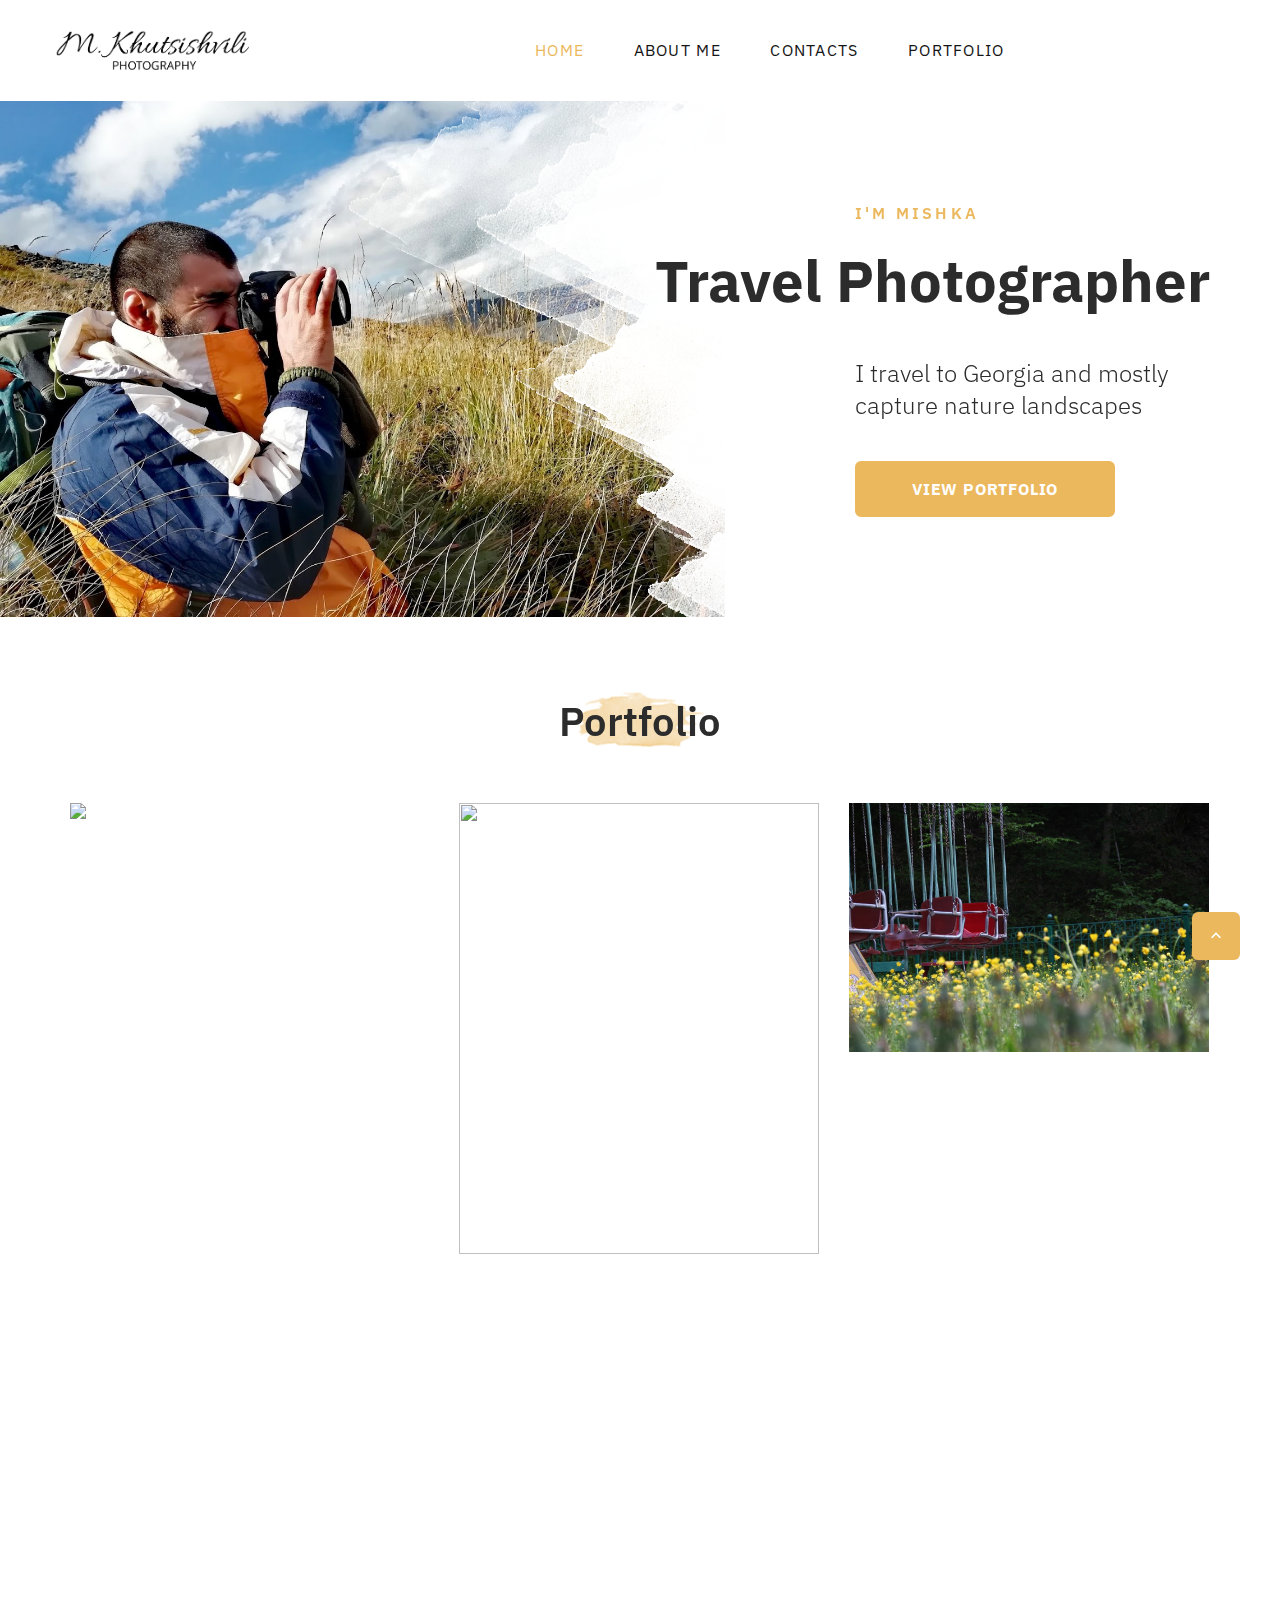
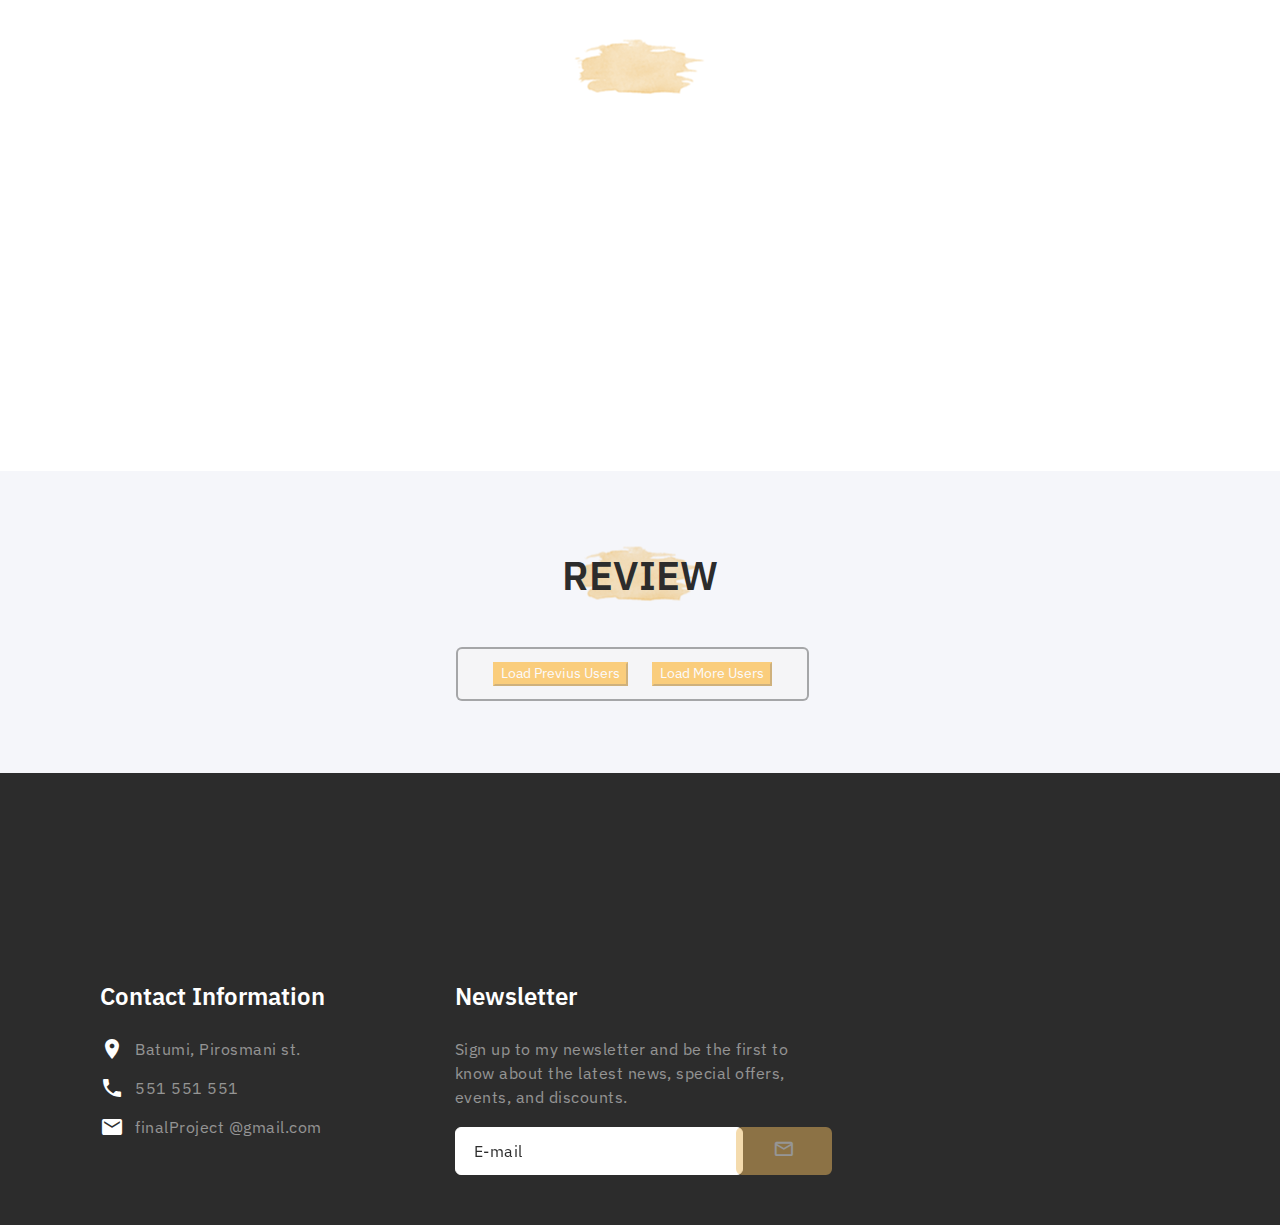
==== commit 486cc3a5: "changed icons , deleted pictures" ====
--- a/index.html
+++ b/index.html
@@ -11,6 +11,7 @@
     <link rel="stylesheet" type="text/css" href="//fonts.googleapis.com/css?family=Work+Sans:300,700,800%7CIBM+Plex+Sans:200,300,400,400i,600,700">
     <link rel="stylesheet" href="css/bootstrap.css">
     <link rel="stylesheet" href="css/fonts.css">
+    <link rel="stylesheet" href="https://cdnjs.cloudflare.com/ajax/libs/font-awesome/6.1.1/css/all.min.css">
     <link rel="stylesheet" href="css/style.css">
     <style>.ie-panel{display: none;background: #212121;padding: 10px 0;box-shadow: 3px 3px 5px 0 rgba(0,0,0,.3);clear: both;text-align:center;position: relative;z-index: 1;} html.ie-10 .ie-panel, html.lt-ie-10 .ie-panel {display: block;}</style>
   </head>
@@ -162,7 +163,8 @@
             <div class="col-6 col-md-3 wow-outer">
               <!-- Counter Minimal-->
               <article class="counter-minimal wow slideInUp" data-wow-delay=".1s">
-                <div class="counter-minimal-icon linearicons-mustache-glasses"></div>
+                <!-- <div class="counter-minimal-icon linearicons-mustache-glasses"></div> -->
+                <div class="counter-minimal-icon "> <i class="fa-regular fa-user-tie"></i></div>
                 <div class="counter-minimal-main">
                   <div class="counter">  7  </div>
                 </div>
@@ -172,7 +174,7 @@
             <div class="col-6 col-md-3 wow-outer">
               <!-- Counter Minimal-->
               <article class="counter-minimal wow slideInUp" data-wow-delay=".1s">
-                <div class="counter-minimal-icon linearicons-camera2"></div>
+                <div class="counter-minimal-icon "><i class="fa-regular fa-camera-retro"></i></div>
                 <div class="counter-minimal-main">
                   <div class="counter">133</div>
                 </div>
@@ -182,7 +184,7 @@
             <div class="col-6 col-md-3 wow-outer">
               <!-- Counter Minimal-->
               <article class="counter-minimal wow slideInUp" data-wow-delay=".1s">
-                <div class="counter-minimal-icon linearicons-shutter"></div>
+                <div class="counter-minimal-icon "><i class="fa-regular fa-earth-europe"></i></div>
                 <div class="counter-minimal-main">
                   <div class="counter">22</div>
                 </div>
@@ -192,7 +194,7 @@
             <div class="col-6 col-md-3 wow-outer">
               <!-- Counter Minimal -->
               <article class="counter-minimal wow slideInUp" data-wow-delay=".1s">
-                <div class="counter-minimal-icon linearicons-picture"></div>
+                <div class="counter-minimal-icon "><i class="fa-regular fa-people-group"></i></div>
                 <div class="counter-minimal-main">
                   <div class="counter">150</div>
                 </div>
--- a/css/style.css
+++ b/css/style.css
@@ -6852,6 +6852,7 @@
 	font-size: 35px;
 	line-height: 1;
 	color: #ebb85e;
+	margin-top: 15px;
 }
 
 .counter-minimal-main {
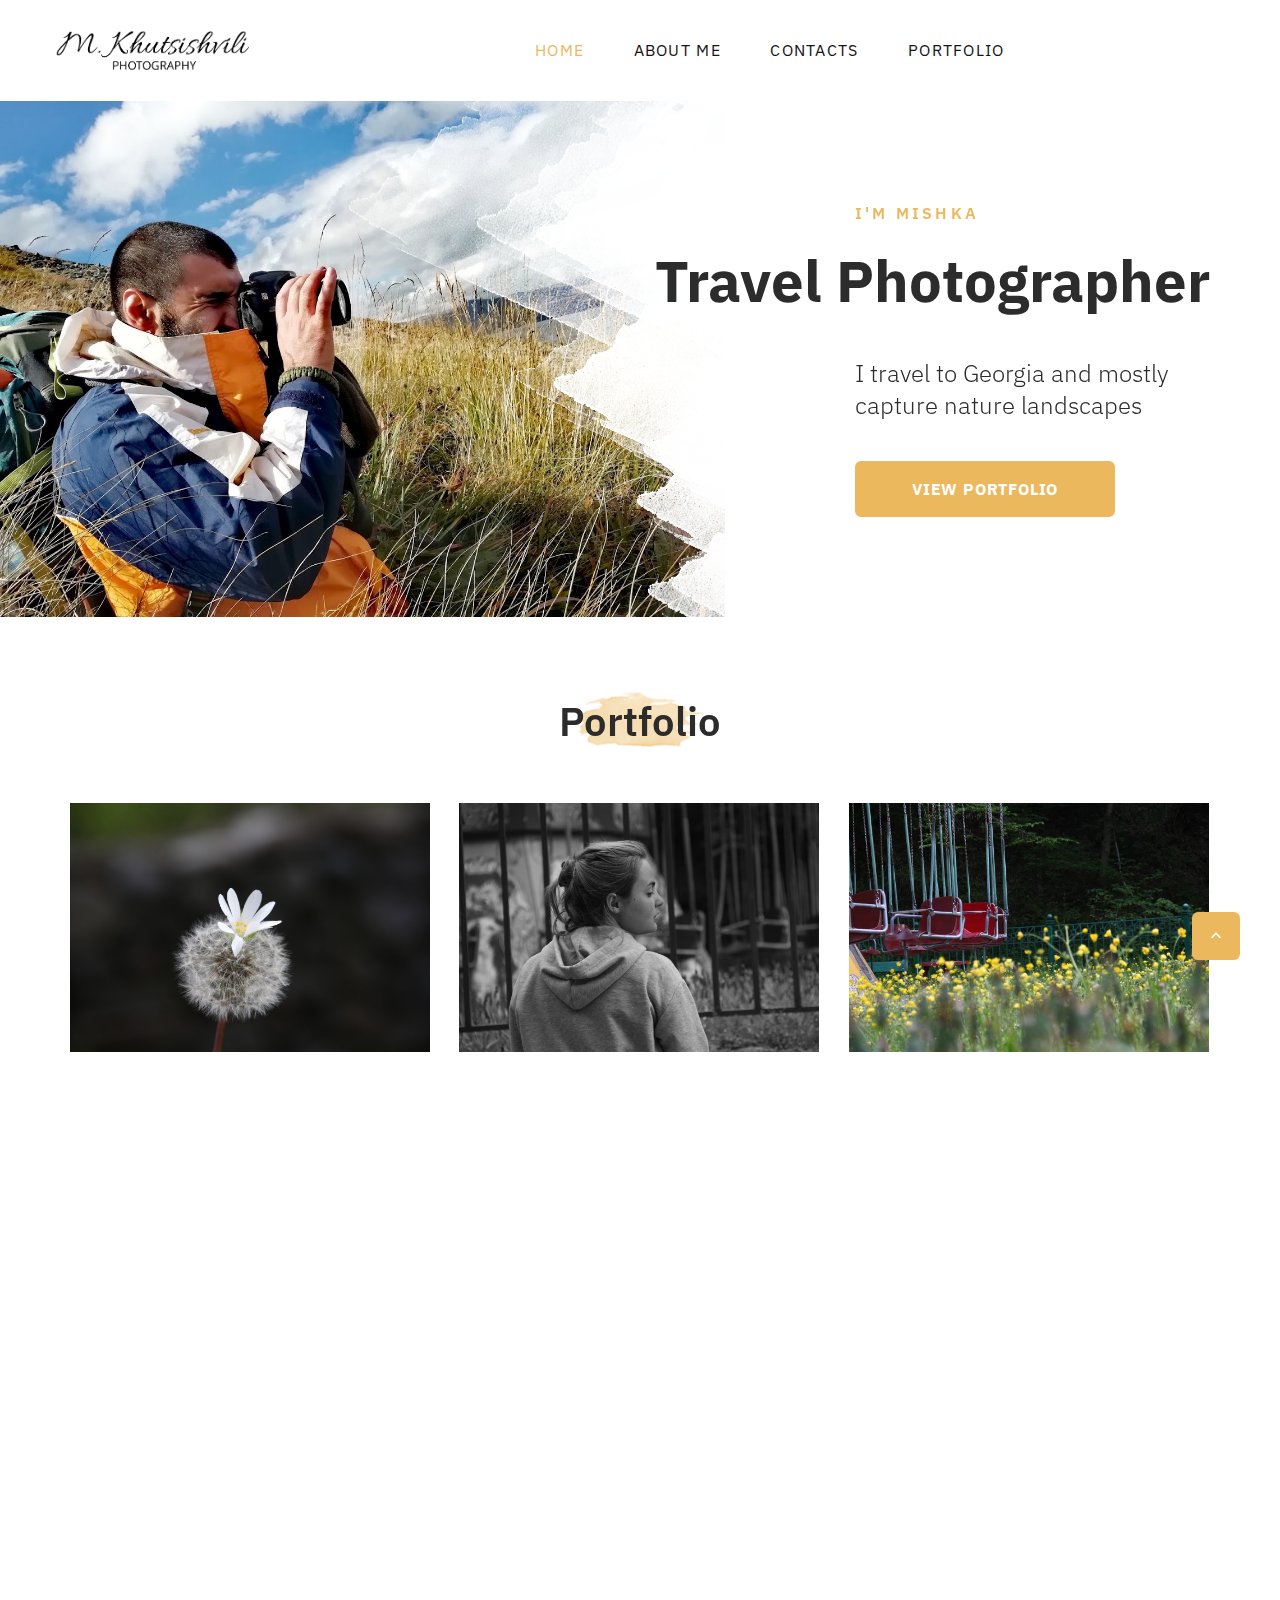
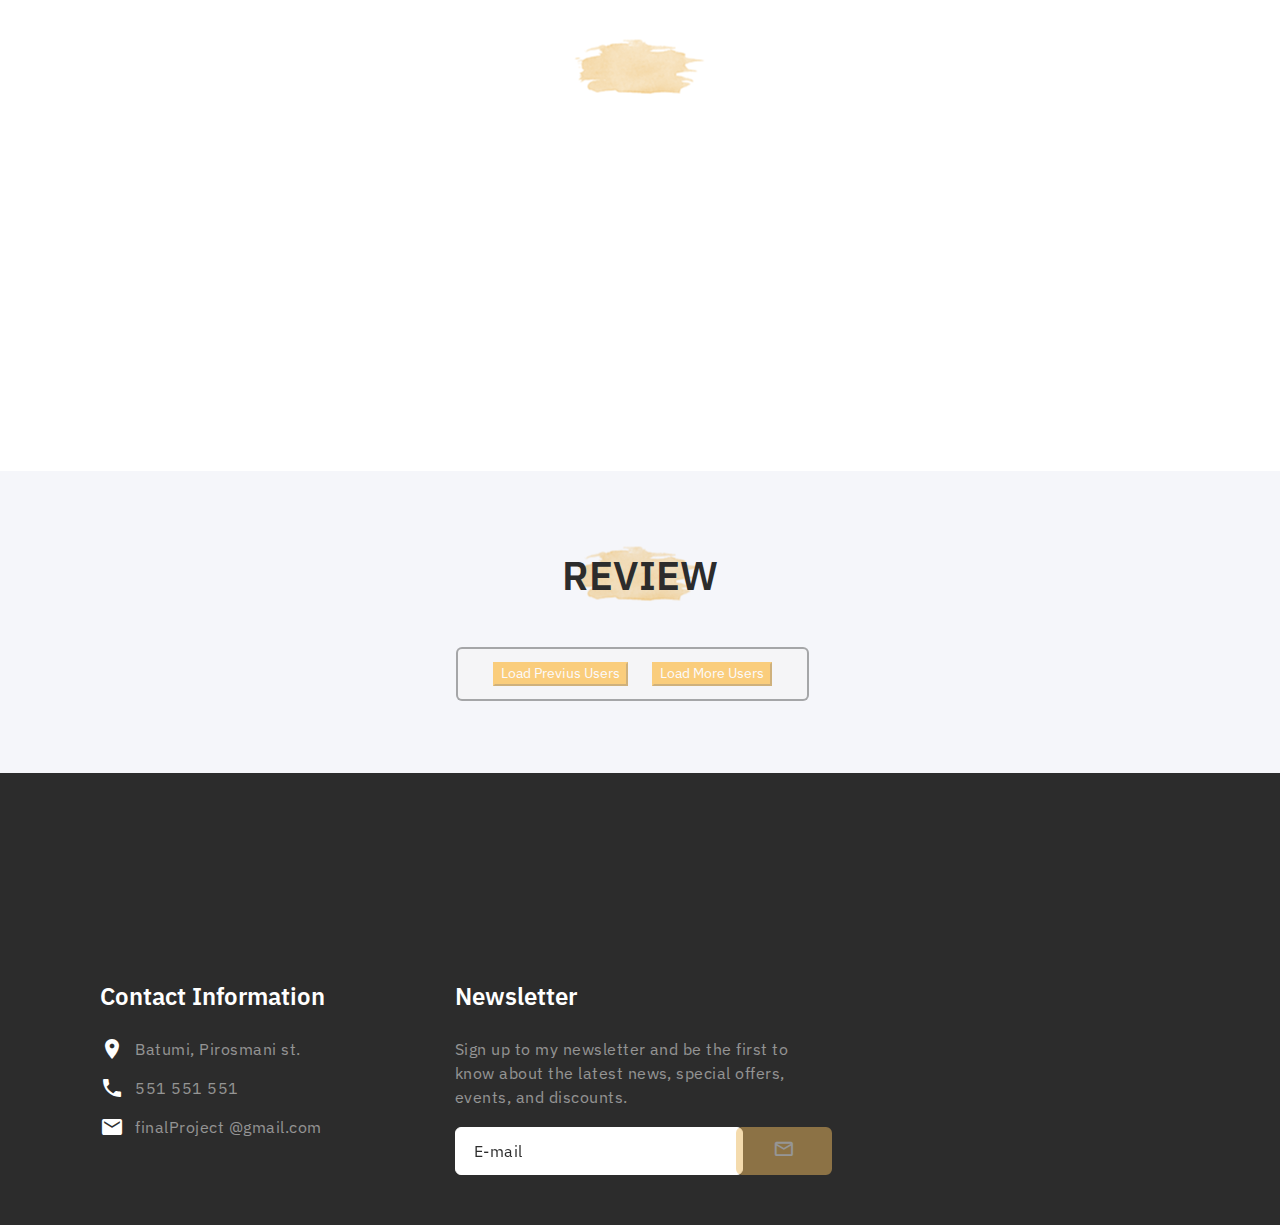
==== commit 14d020a3: "corrected portfolio pictures" ====
--- a/index.html
+++ b/index.html
@@ -88,25 +88,24 @@
               <div class="isotope offset-top-2" data-isotope-layout="masonry" data-lightgallery="group" data-lg-thumbnail="false">
                 <div class="row row-30">
                   <div class="col-12 col-sm-6 col-lg-4 isotope-item wow-outer">
-                                  <!-- Thumbnail Corporate-->
-                                  <article class="thumbnail-corporate wow slideInDown"><img class="thumbnail-corporate-image" src="images/IMG_1.jpg" alt="borjomi park" width="370" height="256"/>
-                                    <div class="thumbnail-corporate-caption">
-                                      <p class="thumbnail-corporate-title"><a href="#">
-                                        Borjomi Central Park </a></p>
-                                      <p>I offer high-quality photography &amp; services to individual and corporate clients all over the Georgia.</p><a class="thumbnail-corporate-link" href="images/IMG_1.JPG" data-lightgallery="item"><span class="icon mdi mdi-magnify"></span><span class="icon mdi mdi-magnify"></span></a>
-                                    </div>
-                                    <div class="thumbnail-corporate-dummy"></div>
-                                  </article>
-                  </div>
-                  <div class="col-12 col-sm-6 col-lg-4 isotope-item wow-outer">
-                                  <!-- Thumbnail Corporate-->
-                                  <article class="thumbnail-corporate thumbnail-corporate-lg wow slideInDown"><img class="thumbnail-corporate-image" src="images/IMG_2.jpg" alt="" width="370" height="464"/>
-                                    <div class="thumbnail-corporate-caption">
-                                      <p class="thumbnail-corporate-title"><a href="#">A.P.</a></p>
-                                      <p>Portfolio photography </p><a class="thumbnail-corporate-link" href="images/IMG_2.jpg" data-lightgallery="item"><span class="icon mdi mdi-magnify"></span><span class="icon mdi mdi-magnify"></span></a>
-                                    </div>
-                                    <div class="thumbnail-corporate-dummy"></div>
-                                  </article>
+                    <!-- Thumbnail Corporate-->
+                    <article class="thumbnail-corporate wow slideInUp"><img class="thumbnail-corporate-image" src="images/IMG_1.JPG" alt="" width="370" height="256"/>
+                      <div class="thumbnail-corporate-caption">
+                        <p class="thumbnail-corporate-title"><a href="#">Childhood Vibes</a></p>
+                        <p> When Photography brings all the memories ... </p><a class="thumbnail-corporate-link" href="images/IMG_1.JPG" data-lightgallery="item"><span class="icon mdi mdi-magnify"></span><span class="icon mdi mdi-magnify"></span></a>
+                      </div>
+                      <div class="thumbnail-corporate-dummy"></div>
+                    </article>
+                  </div>
+                  <div class="col-12 col-sm-6 col-lg-4 isotope-item wow-outer">
+                    <!-- Thumbnail Corporate-->
+                    <article class="thumbnail-corporate wow slideInUp"><img class="thumbnail-corporate-image" src="images/IMG_2.JPG" alt="" width="370" height="256"/>
+                      <div class="thumbnail-corporate-caption">
+                        <p class="thumbnail-corporate-title"><a href="#">Childhood Vibes</a></p>
+                        <p> When Photography brings all the memories ... </p><a class="thumbnail-corporate-link" href="images/IMG_2.JPG" data-lightgallery="item"><span class="icon mdi mdi-magnify"></span><span class="icon mdi mdi-magnify"></span></a>
+                      </div>
+                      <div class="thumbnail-corporate-dummy"></div>
+                    </article>
                   </div>
                   <div class="col-12 col-sm-6 col-lg-4 isotope-item wow-outer">
                                   <!-- Thumbnail Corporate-->
--- a/css/style.css
+++ b/css/style.css
@@ -1,3 +1,10 @@
+/*
+* Prefixed by https://autoprefixer.github.io
+* PostCSS: v8.4.12,
+* Autoprefixer: v10.4.4
+* Browsers: last 4 version
+*/
+
 /*
 * Prefixed by https://autoprefixer.github.io
 * PostCSS: v8.4.12,
@@ -1923,8 +1930,8 @@
 }
 
 .icon-creative[class*='instagram']::after {
+	background: -o-linear-gradient(bottom, #f15823 0%, #a7058e 100%);
 	background: -webkit-gradient(linear, left bottom, left top, from(#f15823), to(#a7058e));
-	background: -o-linear-gradient(bottom, #f15823 0%, #a7058e 100%);
 	background: linear-gradient(to top, #f15823 0%, #a7058e 100%);
 }
 
@@ -3399,8 +3406,8 @@
 	left: 0;
 	z-index: 1;
 	opacity: .3;
+	background-image: -o-linear-gradient(top, rgba(0, 0, 0, 0) 0%, #000 100%);
 	background-image: -webkit-gradient(linear, left top, left bottom, from(rgba(0, 0, 0, 0)), to(#000));
-	background-image: -o-linear-gradient(top, rgba(0, 0, 0, 0) 0%, #000 100%);
 	background-image: linear-gradient(to bottom, rgba(0, 0, 0, 0) 0%, #000 100%);
 }
 
@@ -7594,8 +7601,8 @@
 		bottom: 0;
 		left: 0;
 		pointer-events: none;
+		background: -o-linear-gradient(left, rgba(44, 44, 44, 0.6), rgba(44, 44, 44, 0.2));
 		background: -webkit-gradient(linear, left top, right top, from(rgba(44, 44, 44, 0.6)), to(rgba(44, 44, 44, 0.2)));
-		background: -o-linear-gradient(left, rgba(44, 44, 44, 0.6), rgba(44, 44, 44, 0.2));
 		background: linear-gradient(to right, rgba(44, 44, 44, 0.6), rgba(44, 44, 44, 0.2));
 	}
 }
@@ -7667,8 +7674,8 @@
 		bottom: 0;
 		left: 0;
 		pointer-events: none;
+		background: -o-linear-gradient(top, rgba(44, 44, 44, 0.4), rgba(44, 44, 44, 0));
 		background: -webkit-gradient(linear, left top, left bottom, from(rgba(44, 44, 44, 0.4)), to(rgba(44, 44, 44, 0)));
-		background: -o-linear-gradient(top, rgba(44, 44, 44, 0.4), rgba(44, 44, 44, 0));
 		background: linear-gradient(to bottom, rgba(44, 44, 44, 0.4), rgba(44, 44, 44, 0));
 	}
 }
@@ -8536,8 +8543,8 @@
 @media (max-width: 767.98px) {
 	.section-overlap-content .container {
 		padding: 20px 15px;
+		background: -o-linear-gradient(left, rgba(255, 255, 255, 0.9), rgba(255, 255, 255, 0.8));
 		background: -webkit-gradient(linear, left top, right top, from(rgba(255, 255, 255, 0.9)), to(rgba(255, 255, 255, 0.8)));
-		background: -o-linear-gradient(left, rgba(255, 255, 255, 0.9), rgba(255, 255, 255, 0.8));
 		background: linear-gradient(to right, rgba(255, 255, 255, 0.9), rgba(255, 255, 255, 0.8));
 	}
 	.section-overlap-content .container > * {
@@ -8561,8 +8568,8 @@
 		left: 0;
 		z-index: 1;
 		pointer-events: none;
+		background: -o-linear-gradient(right, rgba(245, 246, 250, 0.4), rgba(245, 246, 250, 0));
 		background: -webkit-gradient(linear, right top, left top, from(rgba(245, 246, 250, 0.4)), to(rgba(245, 246, 250, 0)));
-		background: -o-linear-gradient(right, rgba(245, 246, 250, 0.4), rgba(245, 246, 250, 0));
 		background: linear-gradient(to left, rgba(245, 246, 250, 0.4), rgba(245, 246, 250, 0));
 	}
 }
@@ -8636,8 +8643,8 @@
 	left: 0;
 	z-index: 1;
 	pointer-events: none;
+	background: -o-linear-gradient(left, rgba(255, 255, 255, 0.6), rgba(255, 255, 255, 0.4));
 	background: -webkit-gradient(linear, left top, right top, from(rgba(255, 255, 255, 0.6)), to(rgba(255, 255, 255, 0.4)));
-	background: -o-linear-gradient(left, rgba(255, 255, 255, 0.6), rgba(255, 255, 255, 0.4));
 	background: linear-gradient(to right, rgba(255, 255, 255, 0.6), rgba(255, 255, 255, 0.4));
 }
 
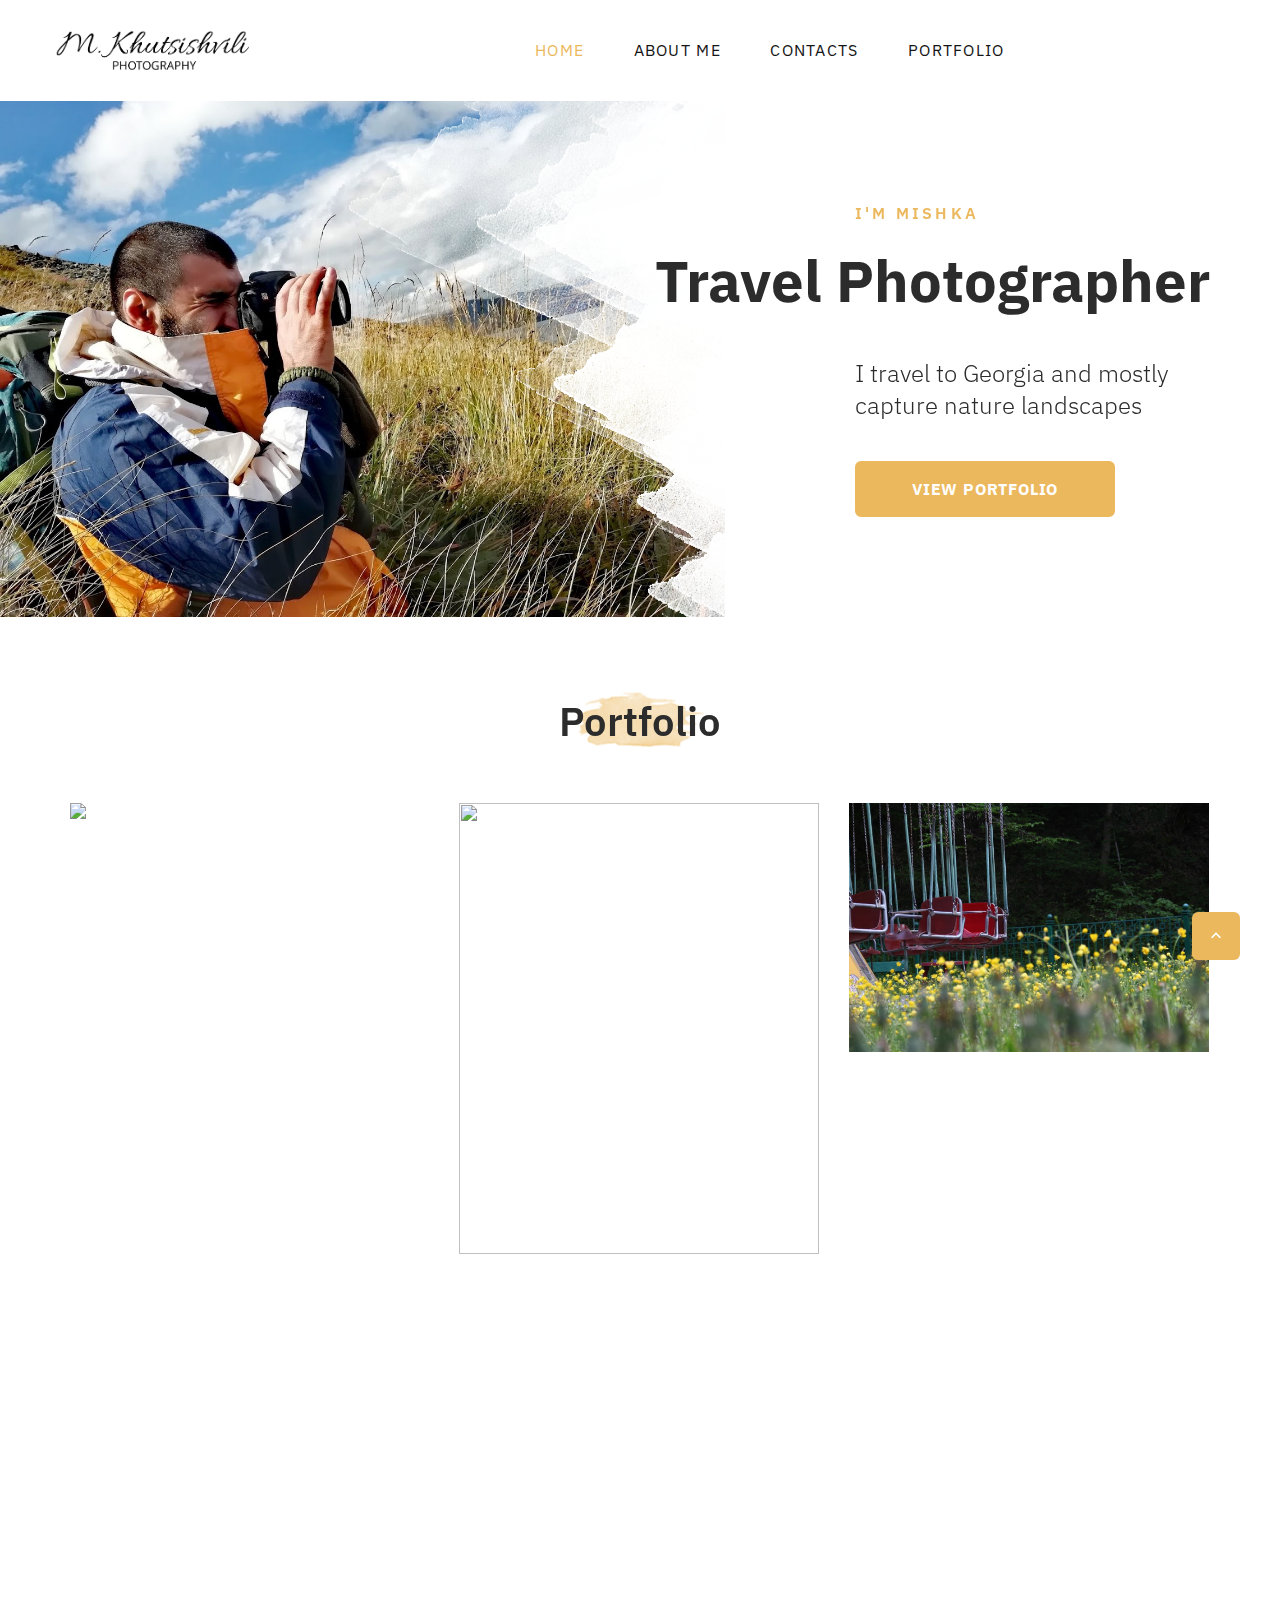
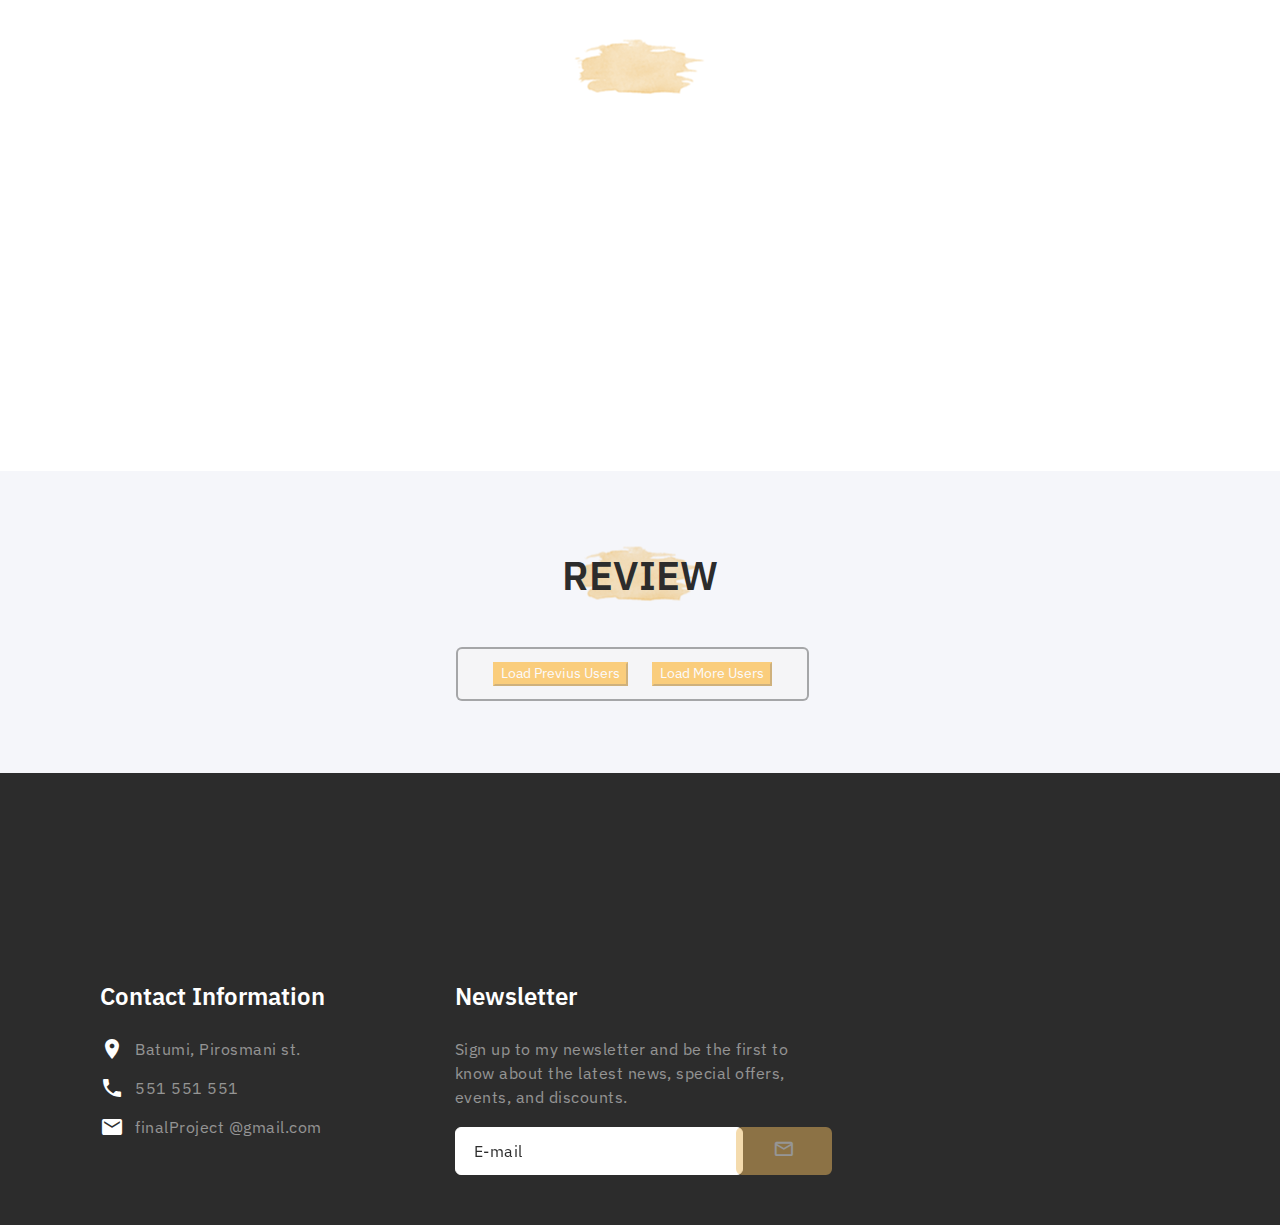
==== commit d1e6244b: "picture" ====
--- a/index.html
+++ b/index.html
@@ -88,24 +88,25 @@
               <div class="isotope offset-top-2" data-isotope-layout="masonry" data-lightgallery="group" data-lg-thumbnail="false">
                 <div class="row row-30">
                   <div class="col-12 col-sm-6 col-lg-4 isotope-item wow-outer">
-                    <!-- Thumbnail Corporate-->
-                    <article class="thumbnail-corporate wow slideInUp"><img class="thumbnail-corporate-image" src="images/IMG_1.JPG" alt="" width="370" height="256"/>
-                      <div class="thumbnail-corporate-caption">
-                        <p class="thumbnail-corporate-title"><a href="#">Childhood Vibes</a></p>
-                        <p> When Photography brings all the memories ... </p><a class="thumbnail-corporate-link" href="images/IMG_1.JPG" data-lightgallery="item"><span class="icon mdi mdi-magnify"></span><span class="icon mdi mdi-magnify"></span></a>
-                      </div>
-                      <div class="thumbnail-corporate-dummy"></div>
-                    </article>
-                  </div>
-                  <div class="col-12 col-sm-6 col-lg-4 isotope-item wow-outer">
-                    <!-- Thumbnail Corporate-->
-                    <article class="thumbnail-corporate wow slideInUp"><img class="thumbnail-corporate-image" src="images/IMG_2.JPG" alt="" width="370" height="256"/>
-                      <div class="thumbnail-corporate-caption">
-                        <p class="thumbnail-corporate-title"><a href="#">Childhood Vibes</a></p>
-                        <p> When Photography brings all the memories ... </p><a class="thumbnail-corporate-link" href="images/IMG_2.JPG" data-lightgallery="item"><span class="icon mdi mdi-magnify"></span><span class="icon mdi mdi-magnify"></span></a>
-                      </div>
-                      <div class="thumbnail-corporate-dummy"></div>
-                    </article>
+                                  <!-- Thumbnail Corporate-->
+                                  <article class="thumbnail-corporate wow slideInDown"><img class="thumbnail-corporate-image" src="images/IMG_1.jpg" alt="borjomi park" width="370" height="256"/>
+                                    <div class="thumbnail-corporate-caption">
+                                      <p class="thumbnail-corporate-title"><a href="#">
+                                        Borjomi Central Park </a></p>
+                                      <p>I offer high-quality photography &amp; services to individual and corporate clients all over the Georgia.</p><a class="thumbnail-corporate-link" href="images/IMG_1.JPG" data-lightgallery="item"><span class="icon mdi mdi-magnify"></span><span class="icon mdi mdi-magnify"></span></a>
+                                    </div>
+                                    <div class="thumbnail-corporate-dummy"></div>
+                                  </article>
+                  </div>
+                  <div class="col-12 col-sm-6 col-lg-4 isotope-item wow-outer">
+                                  <!-- Thumbnail Corporate-->
+                                  <article class="thumbnail-corporate thumbnail-corporate-lg wow slideInDown"><img class="thumbnail-corporate-image" src="images/IMG_2.jpg" alt="" width="370" height="464"/>
+                                    <div class="thumbnail-corporate-caption">
+                                      <p class="thumbnail-corporate-title"><a href="#">A.P.</a></p>
+                                      <p>Portfolio photography </p><a class="thumbnail-corporate-link" href="images/IMG_2.jpg" data-lightgallery="item"><span class="icon mdi mdi-magnify"></span><span class="icon mdi mdi-magnify"></span></a>
+                                    </div>
+                                    <div class="thumbnail-corporate-dummy"></div>
+                                  </article>
                   </div>
                   <div class="col-12 col-sm-6 col-lg-4 isotope-item wow-outer">
                                   <!-- Thumbnail Corporate-->
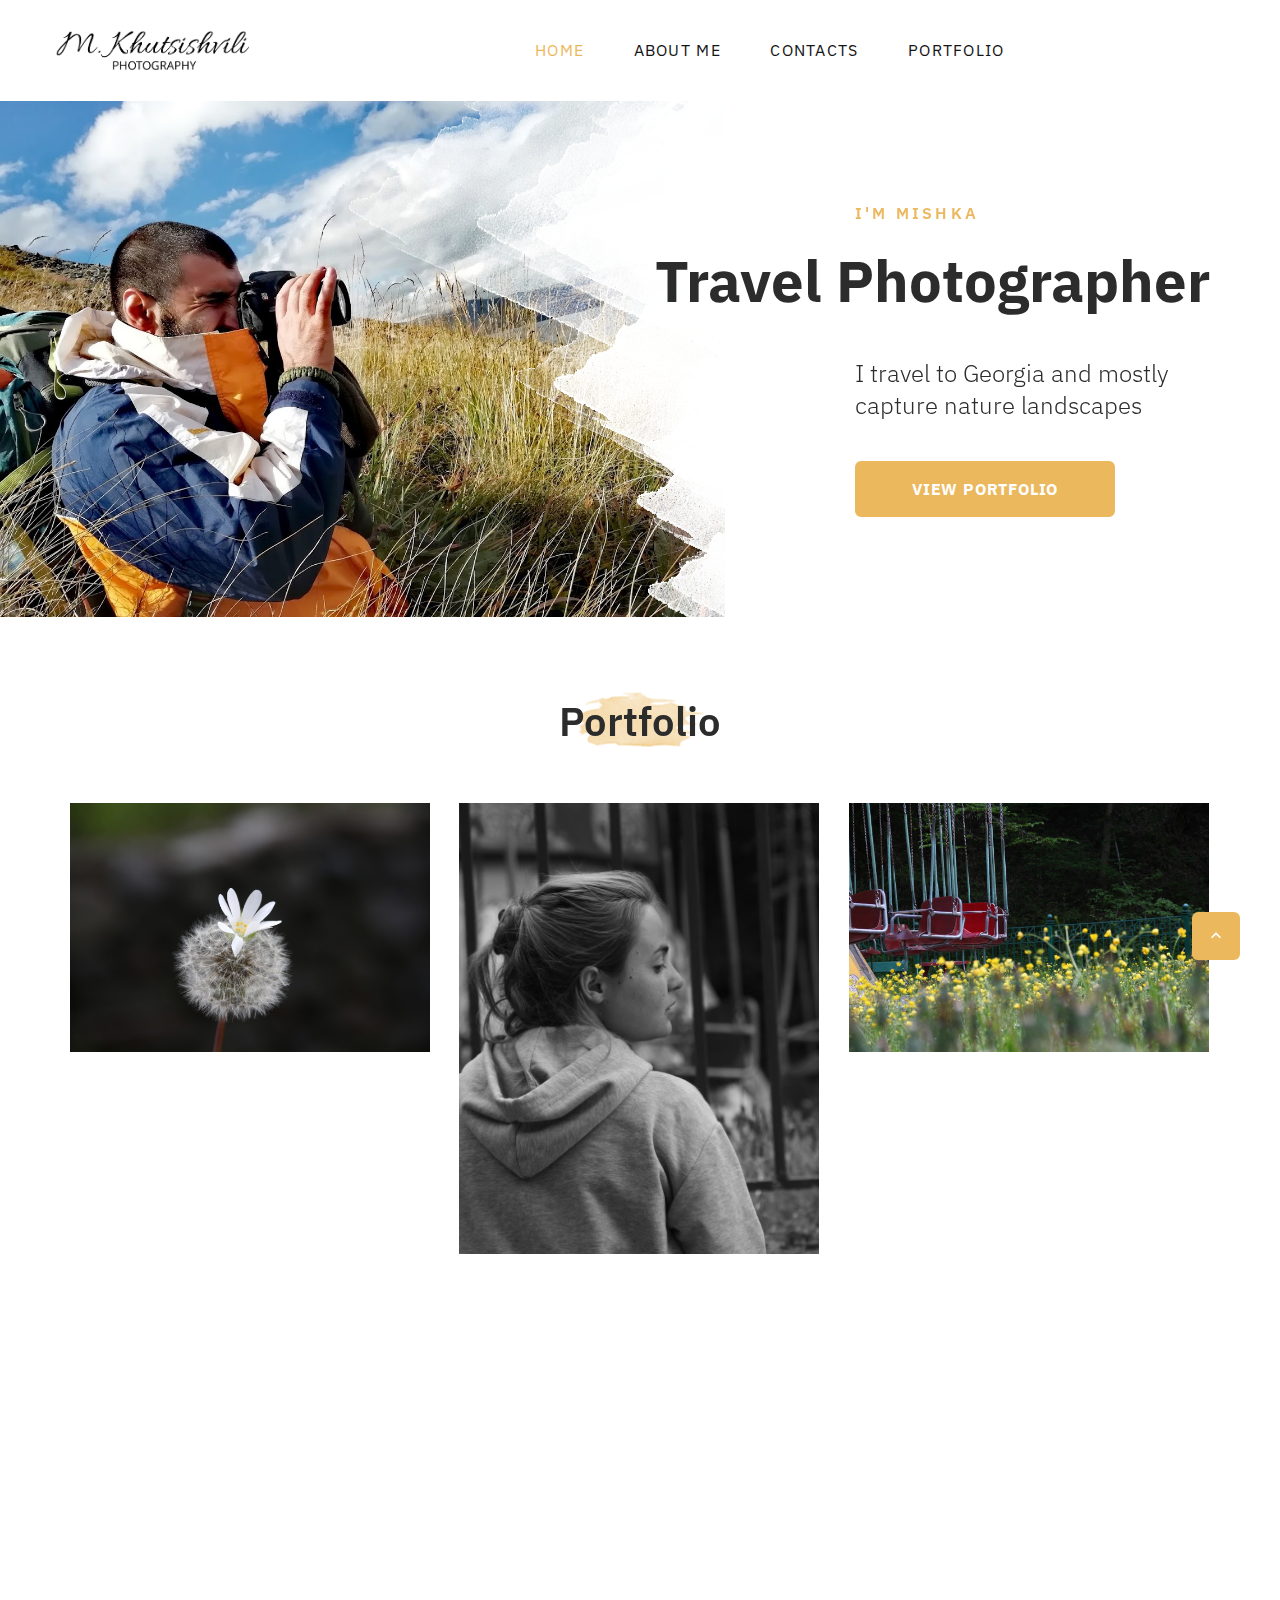
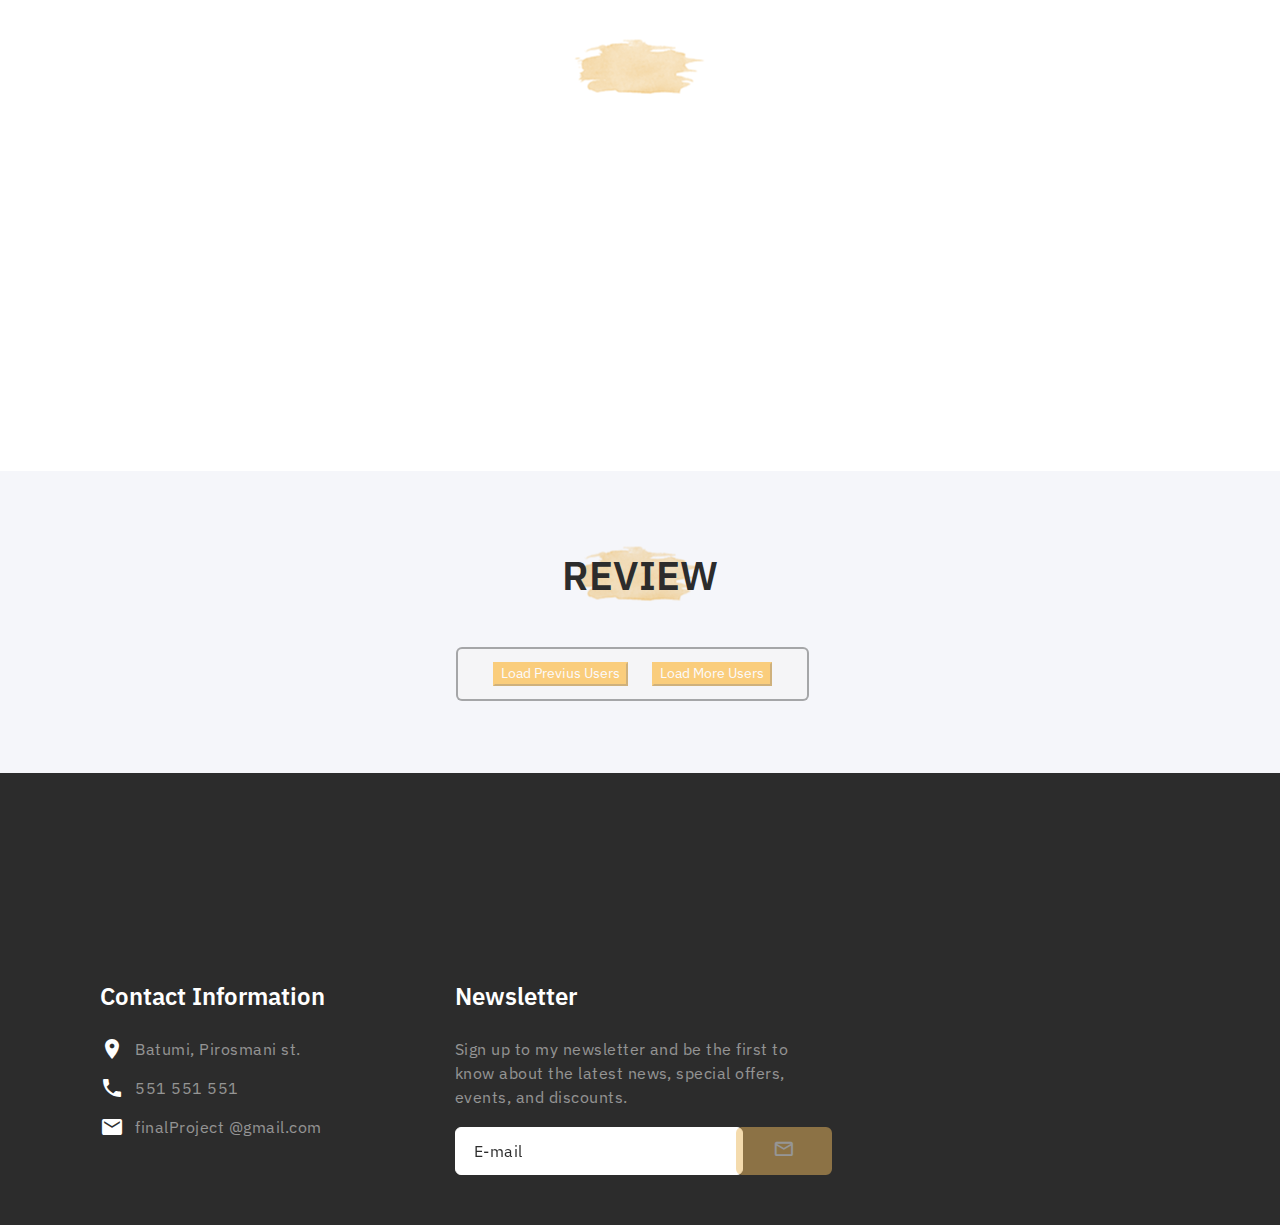
==== commit 1d9149be: "PORTFOLIO LINK AND GPJ" ====
--- a/index.html
+++ b/index.html
@@ -41,7 +41,7 @@
                       </li>                      
                       <li class="rd-nav-item"><a class="rd-nav-link" href="contacts.html">Contacts</a>
                       </li>
-                      <li class="rd-nav-item"><a class="rd-nav-link" href="Portfolio.html">Portfolio</a>
+                      <li class="rd-nav-item"><a class="rd-nav-link" href="portfolio.html">Portfolio</a>
                       </li>
 
                     </ul>
@@ -71,7 +71,7 @@
                 <div class="wow-outer">
                   <h4 class="font-weight-light wow slideInUp" data-wow-delay=".2s">I travel to Georgia and mostly capture nature landscapes</h4>
                 </div>
-                <div class="wow-outer button-outer"><a class="button button-lg button-primary button-winona wow slideInUp" href="Portfolio.html" data-wow-delay=".3s">View Portfolio</a></div>
+                <div class="wow-outer button-outer"><a class="button button-lg button-primary button-winona wow slideInUp" href="portfolio.html" data-wow-delay=".3s">View Portfolio</a></div>
               </div>
             </div>
           </div>
@@ -89,7 +89,7 @@
                 <div class="row row-30">
                   <div class="col-12 col-sm-6 col-lg-4 isotope-item wow-outer">
                                   <!-- Thumbnail Corporate-->
-                                  <article class="thumbnail-corporate wow slideInDown"><img class="thumbnail-corporate-image" src="images/IMG_1.jpg" alt="borjomi park" width="370" height="256"/>
+                                  <article class="thumbnail-corporate wow slideInDown"><img class="thumbnail-corporate-image" src="images/IMG_1.JPG"  alt="borjomi park" width="370" height="256"/>
                                     <div class="thumbnail-corporate-caption">
                                       <p class="thumbnail-corporate-title"><a href="#">
                                         Borjomi Central Park </a></p>
@@ -100,10 +100,10 @@
                   </div>
                   <div class="col-12 col-sm-6 col-lg-4 isotope-item wow-outer">
                                   <!-- Thumbnail Corporate-->
-                                  <article class="thumbnail-corporate thumbnail-corporate-lg wow slideInDown"><img class="thumbnail-corporate-image" src="images/IMG_2.jpg" alt="" width="370" height="464"/>
+                                  <article class="thumbnail-corporate thumbnail-corporate-lg wow slideInDown"><img class="thumbnail-corporate-image" src="images/IMG_2.JPG" alt="" width="370" height="464"/>
                                     <div class="thumbnail-corporate-caption">
                                       <p class="thumbnail-corporate-title"><a href="#">A.P.</a></p>
-                                      <p>Portfolio photography </p><a class="thumbnail-corporate-link" href="images/IMG_2.jpg" data-lightgallery="item"><span class="icon mdi mdi-magnify"></span><span class="icon mdi mdi-magnify"></span></a>
+                                      <p>Portfolio photography </p><a class="thumbnail-corporate-link" href="images/IMG_2.JPG" data-lightgallery="item"><span class="icon mdi mdi-magnify"></span><span class="icon mdi mdi-magnify"></span></a>
                                     </div>
                                     <div class="thumbnail-corporate-dummy"></div>
                                   </article>
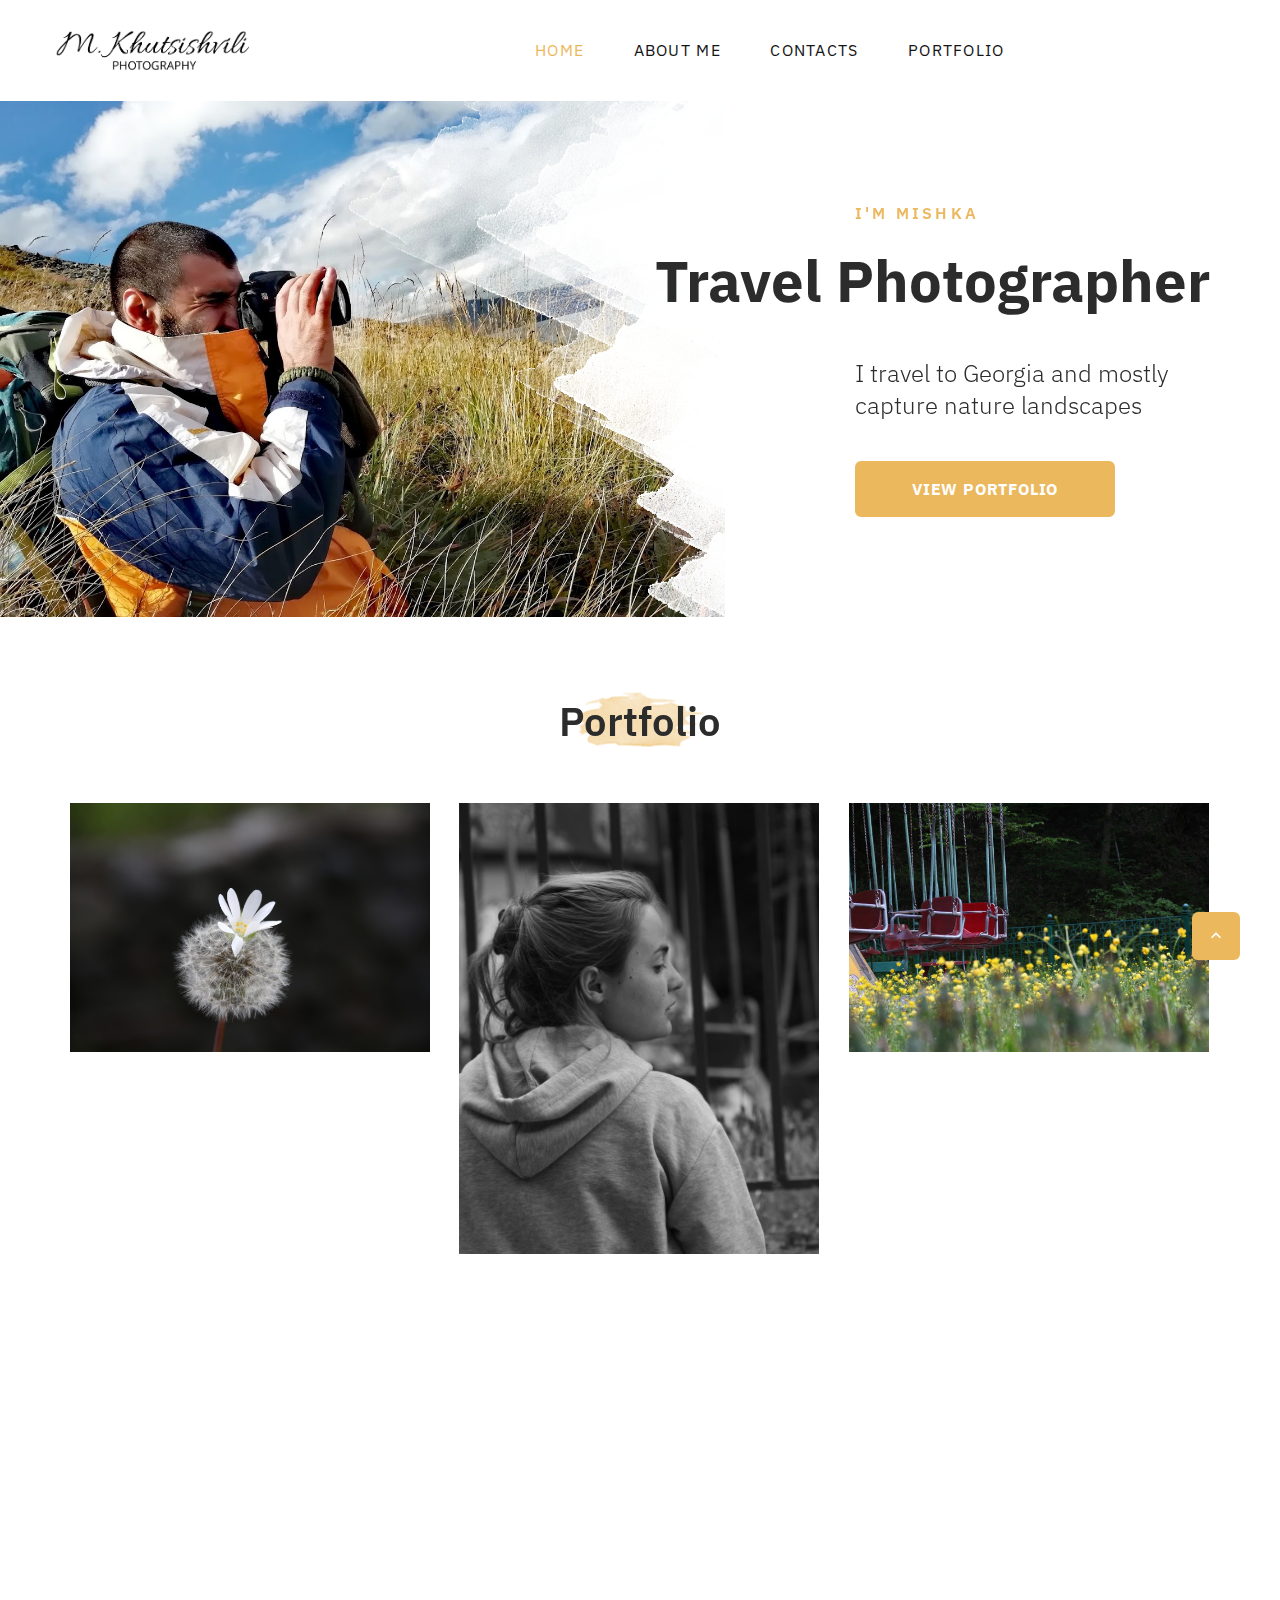
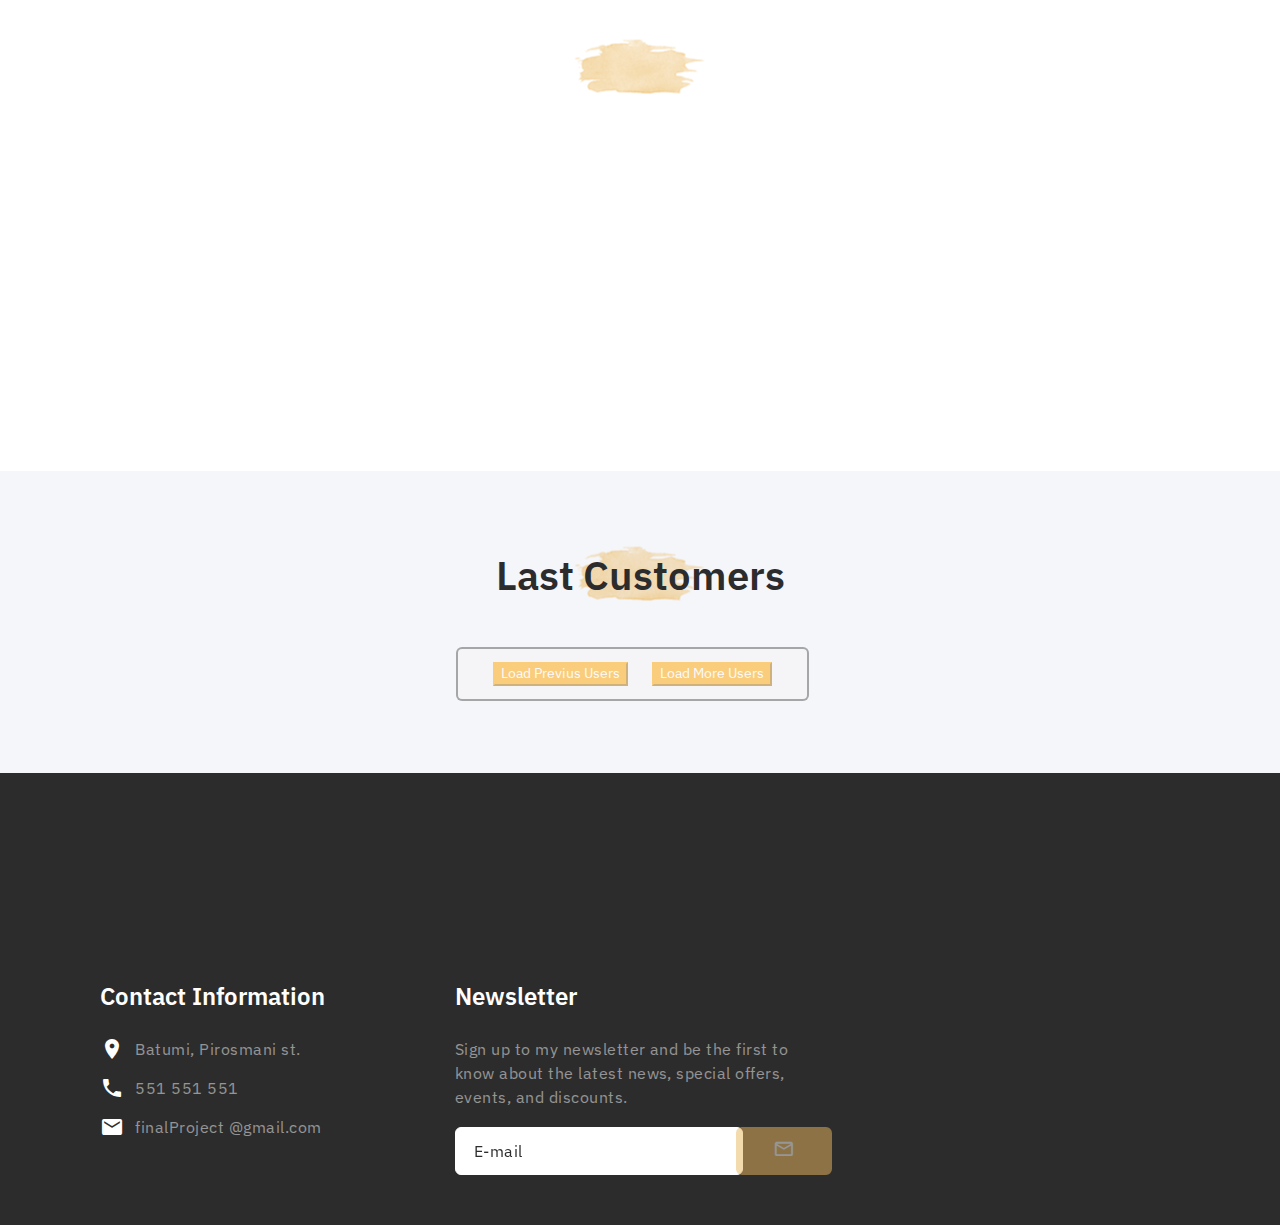
==== commit c70c098d: "changed text" ====
--- a/index.html
+++ b/index.html
@@ -207,7 +207,7 @@
       <!-- Testimonials-->
       <section class="section section-lg bg-gray-100 text-center">
         <div class="container">
-          <h3 class="section-title">REVIEW</h3>
+          <h3 class="section-title"> Last Customers </h3>
           
             <div class="slick-slider carousel-child" id="child-carousel" data-for=".carousel-parent" data-arrows="true" data-loop="true" data-dots="false" data-swipe="true" data-items="1" data-sm-items="3" data-md-items="5" data-lg-items="5" data-xl-items="5" data-center-mode="true" data-slide-to-scroll="1">
               
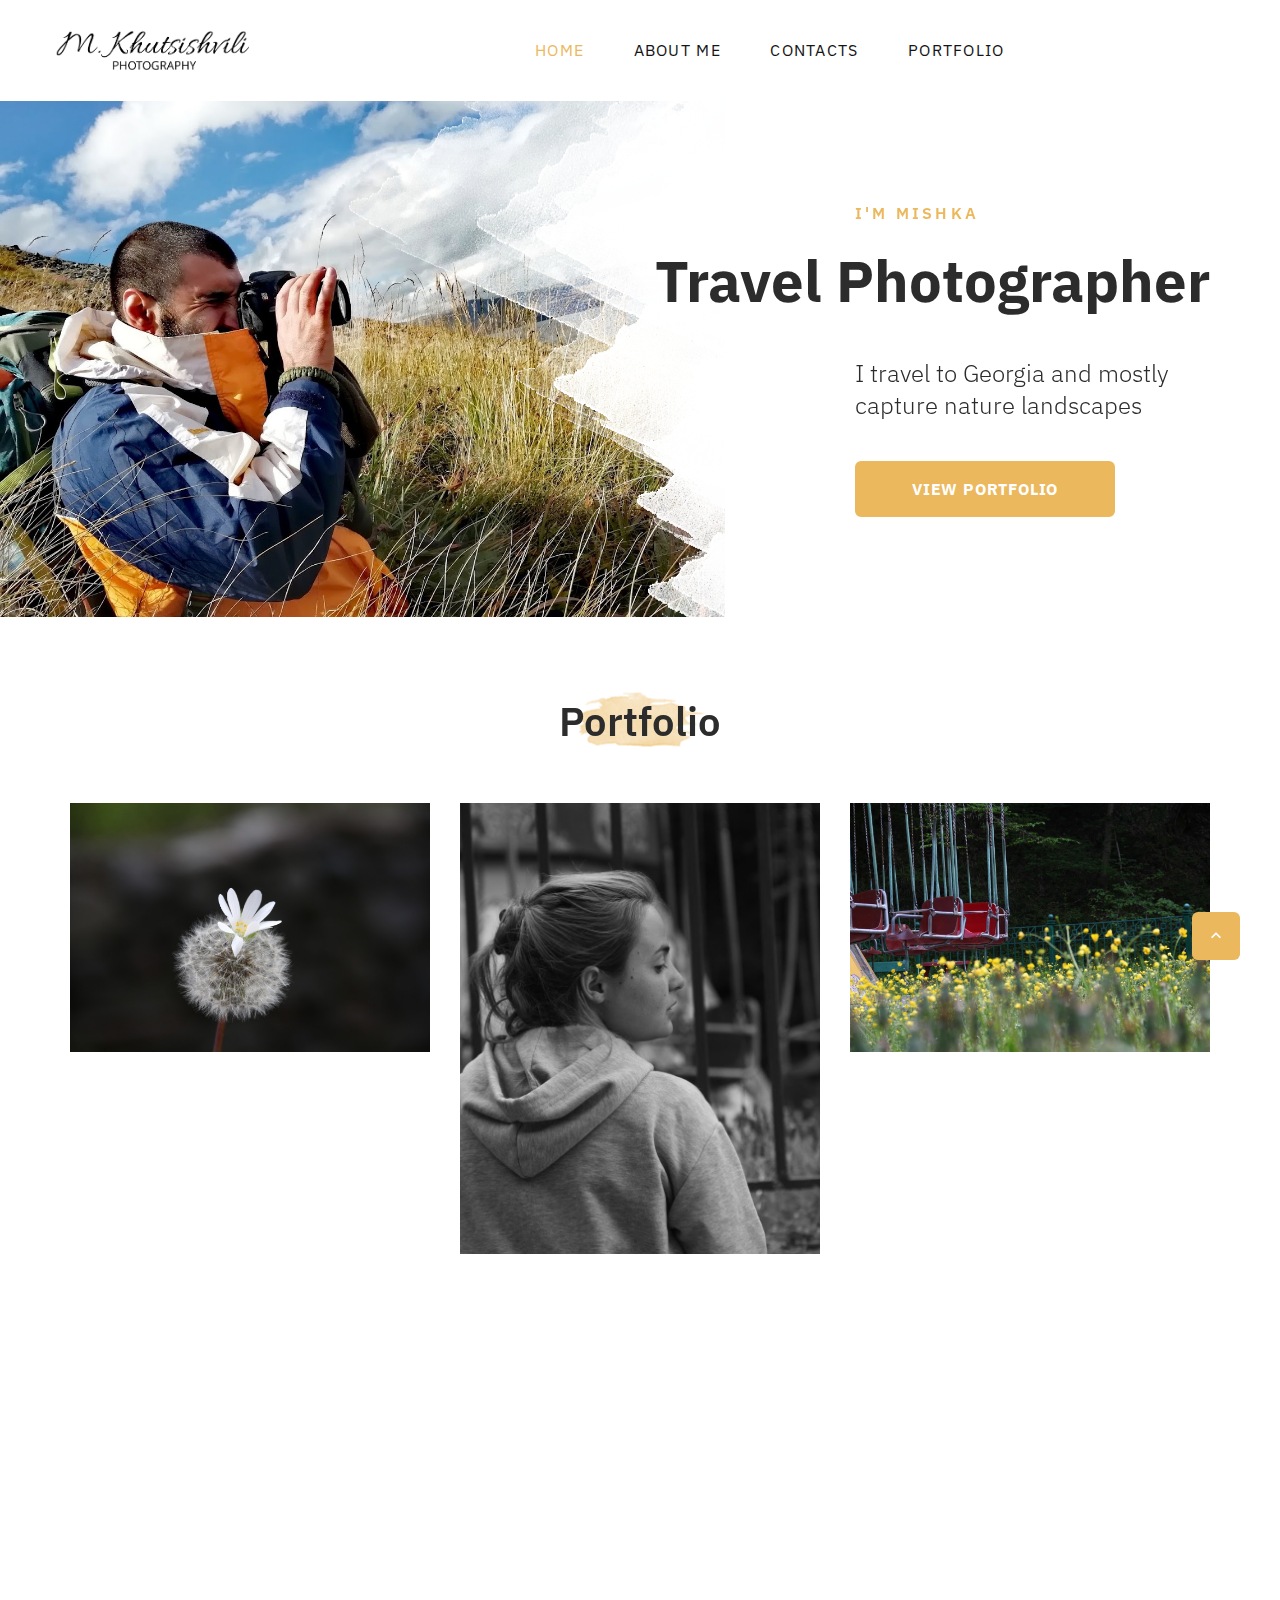
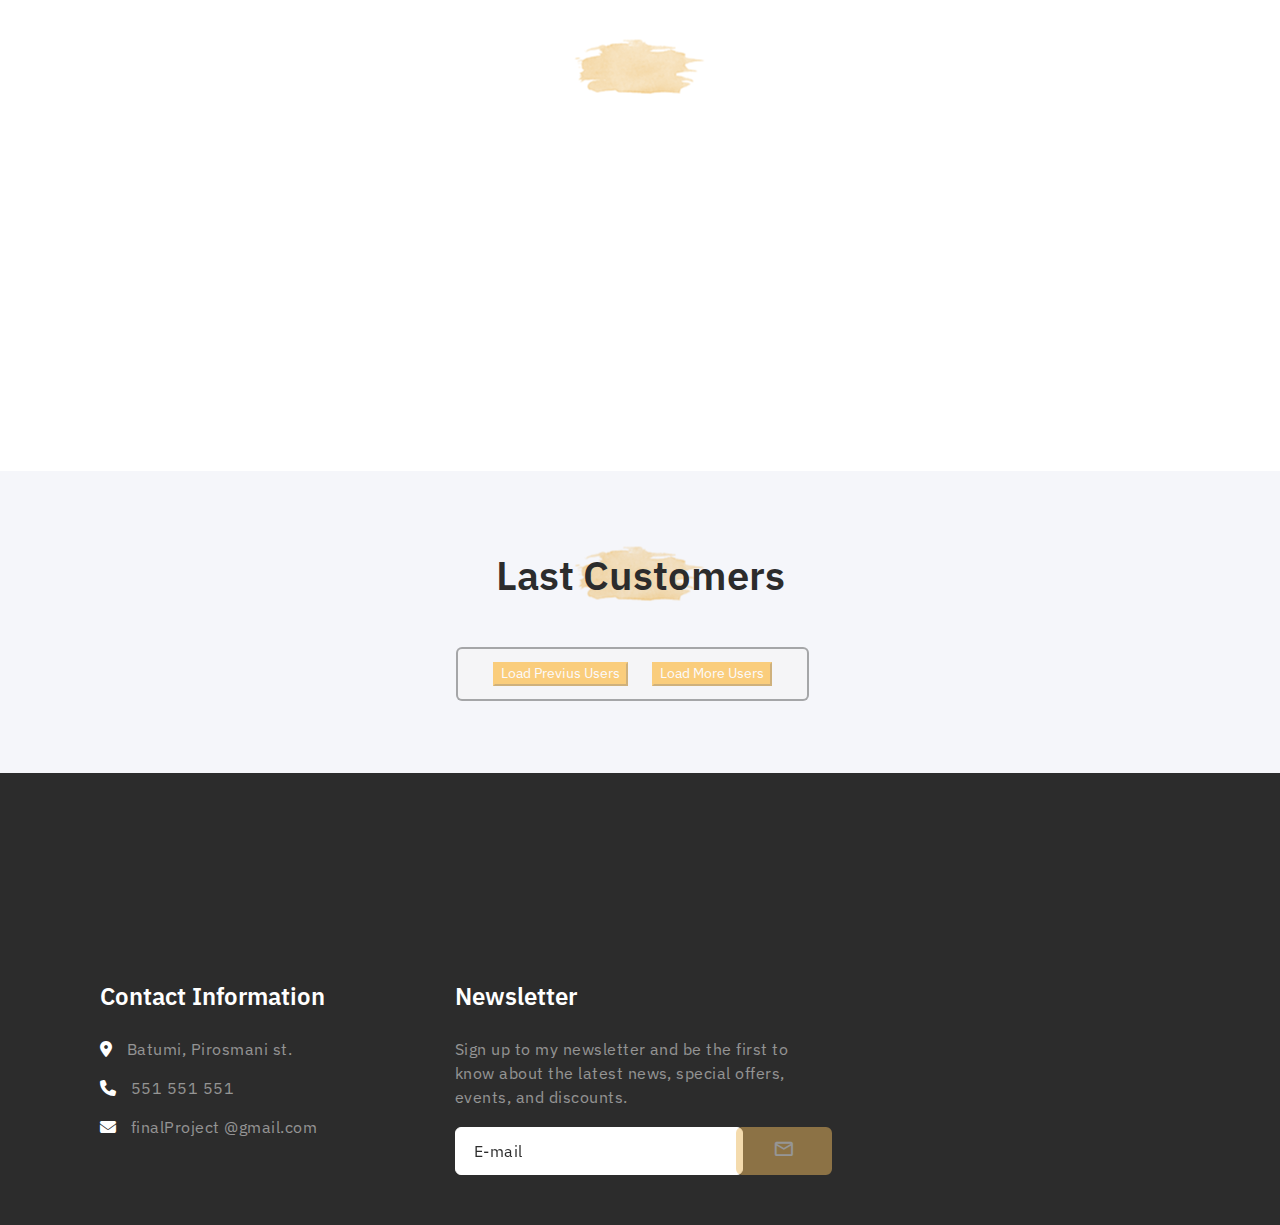
==== commit bebde61b: "changed icons" ====
--- a/index.html
+++ b/index.html
@@ -249,9 +249,9 @@
                       <div class="box-1">
                         <h4>Contact Information</h4>
                         <ul class="list-sm">
-                          <li class="object-inline"><span class="icon icon-md mdi mdi-map-marker text-gray-700"></span><a class="link-default" href="#">Batumi, Pirosmani st.</a></li>
-                          <li class="object-inline"><span class="icon icon-md mdi mdi-phone text-gray-700"></span><a class="link-default" href="tel:#">551 551 551 </a></li>
-                          <li class="object-inline"><span class="icon icon-md mdi mdi-email text-gray-700"></span><a class="link-default" href="mailto:#">finalProject @gmail.com</a></li>
+                          <li class="object-inline"><a class="link-default" href="#"> <i class="fa-solid fa-location-dot footer-icon"></i> Batumi, Pirosmani st.</a></li>
+                          <li class="object-inline"><a class="link-default" href="tel:#"><i class="fa-solid fa-phone footer-icon"></i> 551 551 551 </a></li>
+                          <li class="object-inline"><a class="link-default" href="mailto:#"><i class="fa-solid fa-envelope footer-icon"></i> finalProject @gmail.com</a></li>
                         </ul>
                       </div>
                     </div>
--- a/css/style.css
+++ b/css/style.css
@@ -25,6 +25,15 @@
 
 
 }
+
+/* icons */
+.footer-icon{
+	color: white;
+	margin-right: 10px;
+}
+
+
+
 
 .image-block{
     height: 100px;
